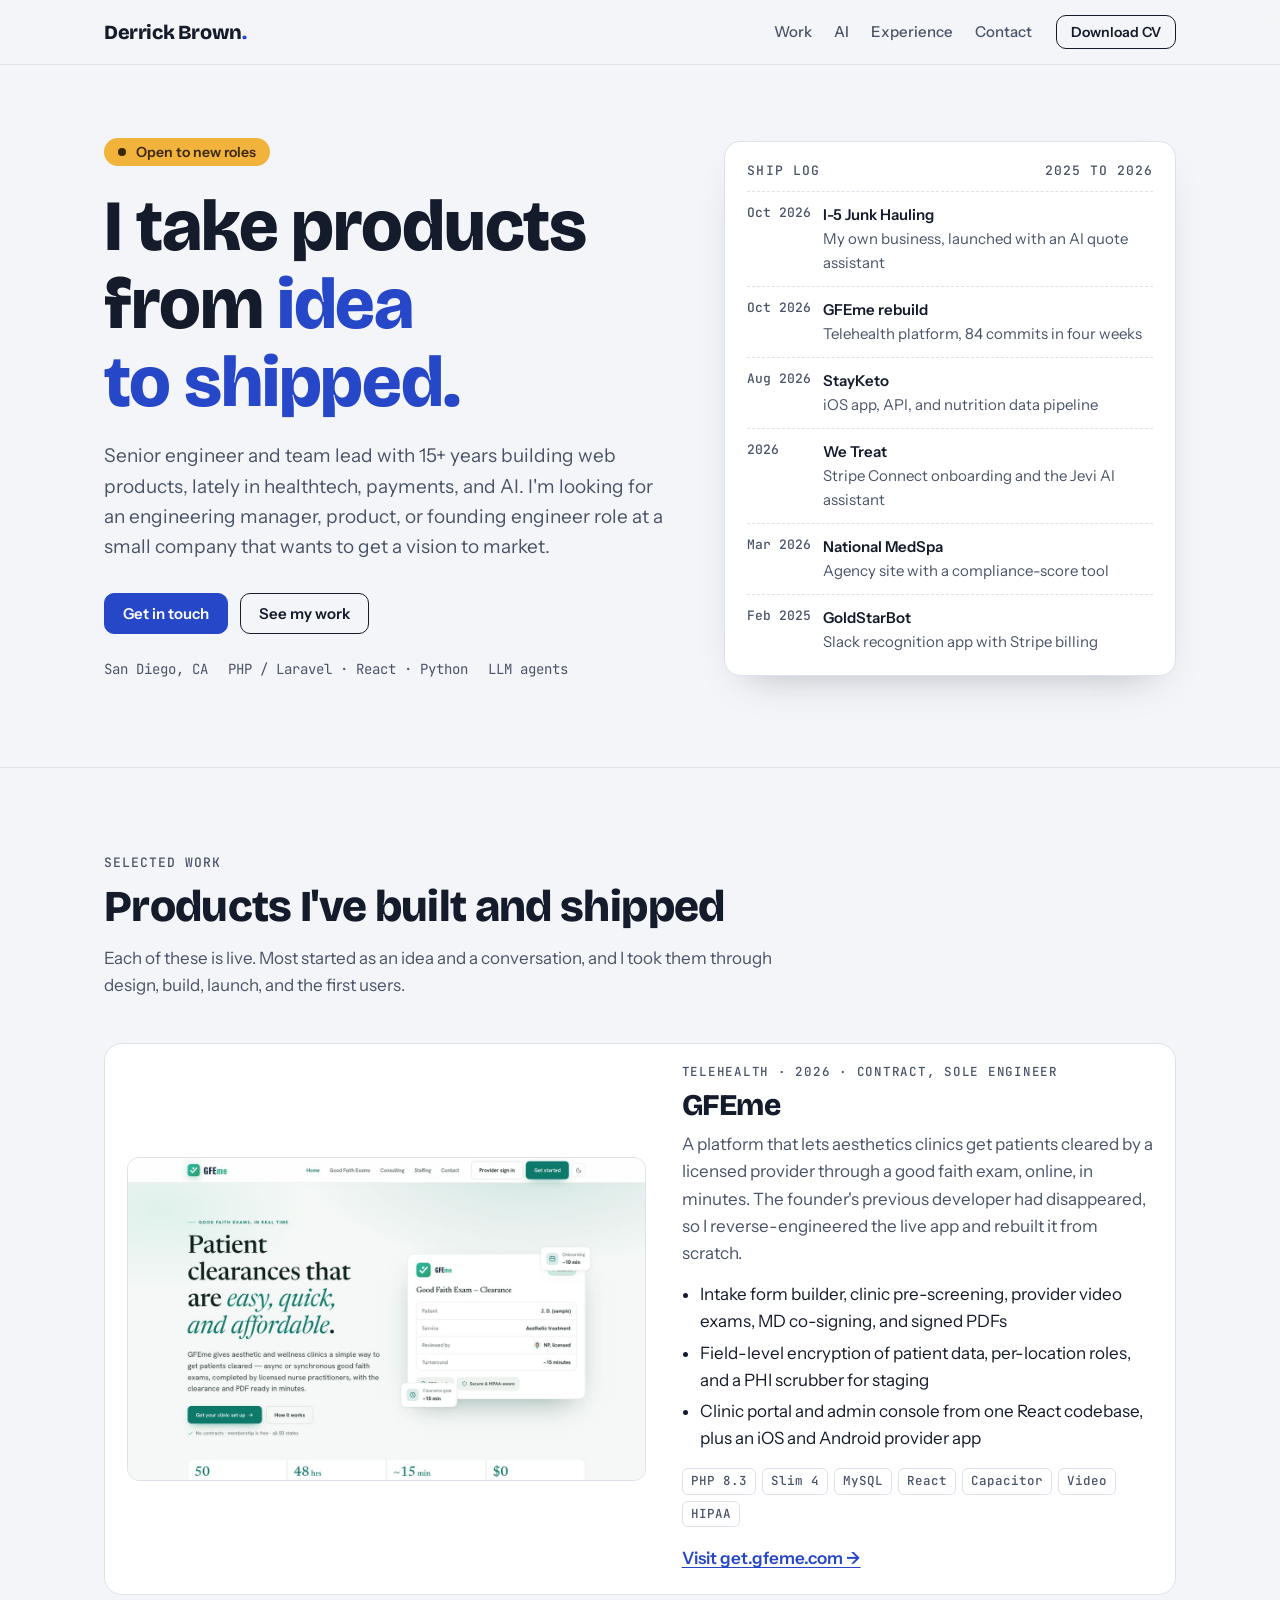
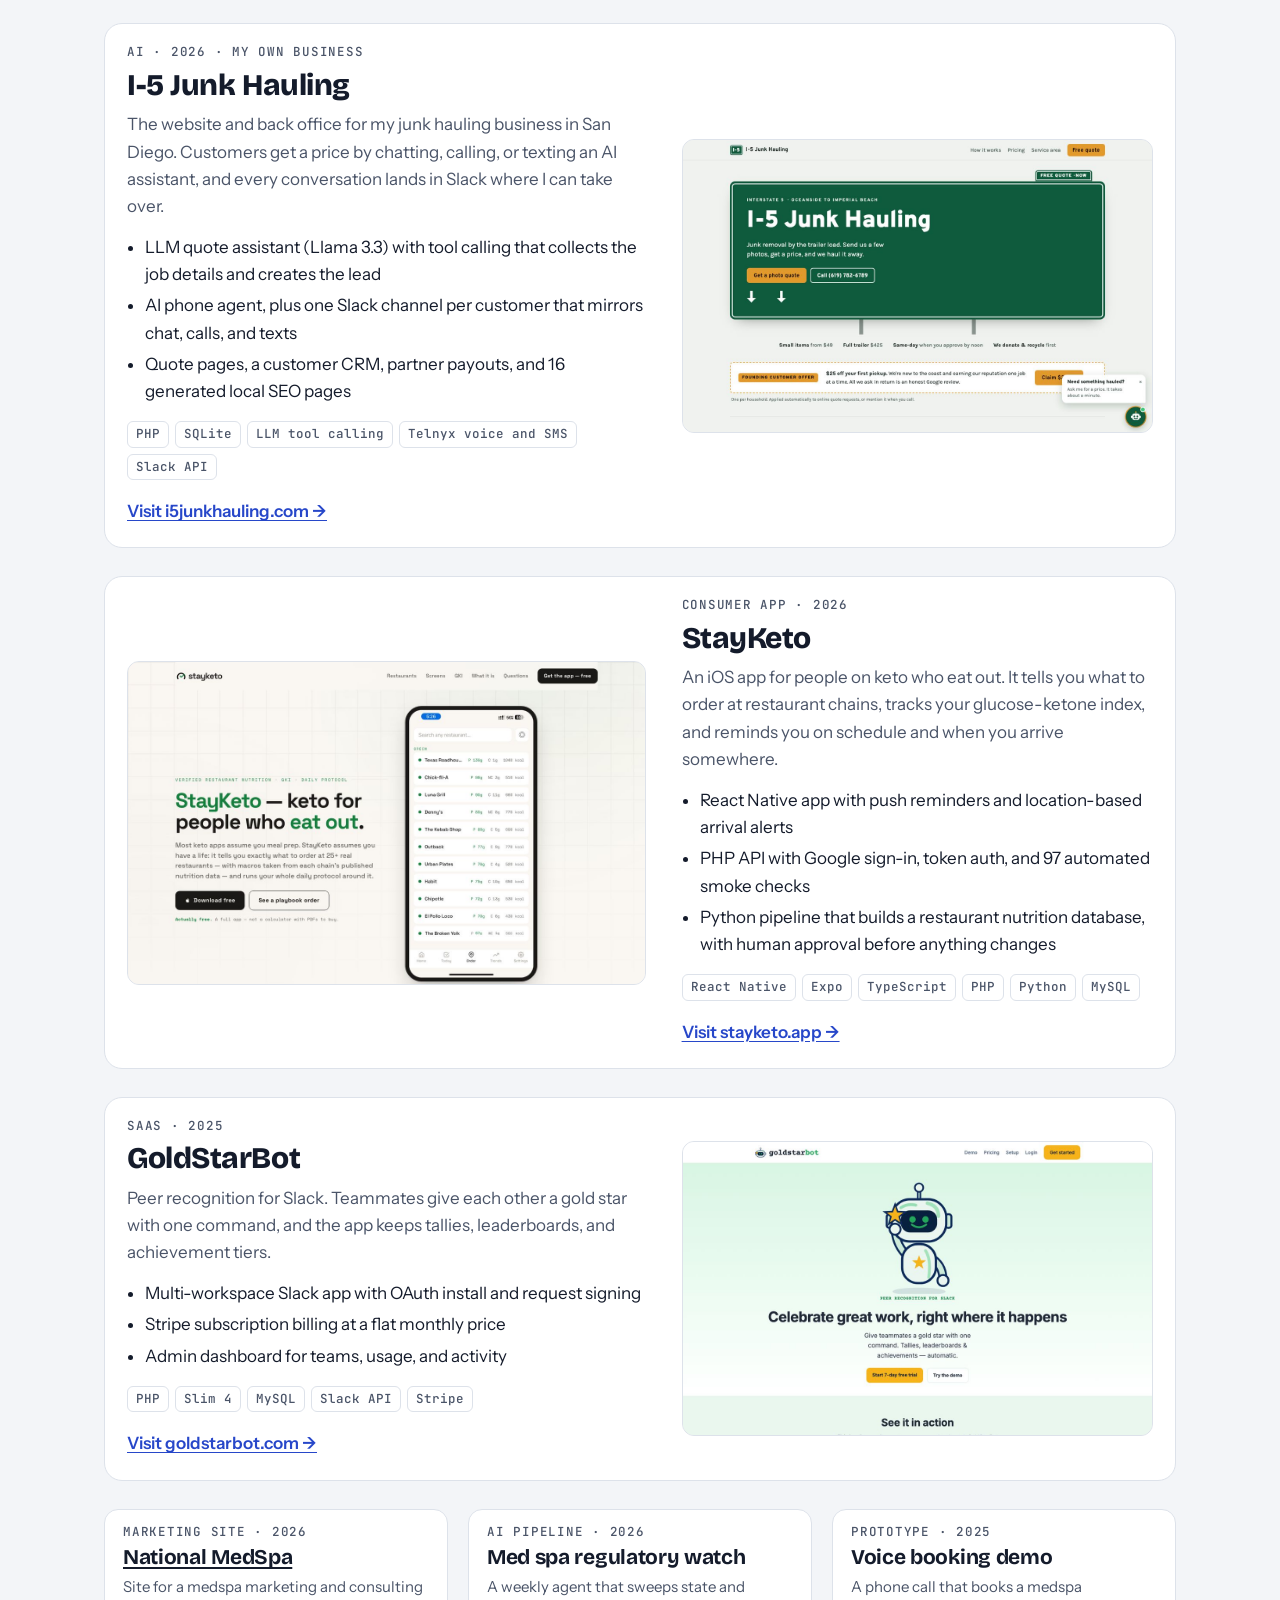
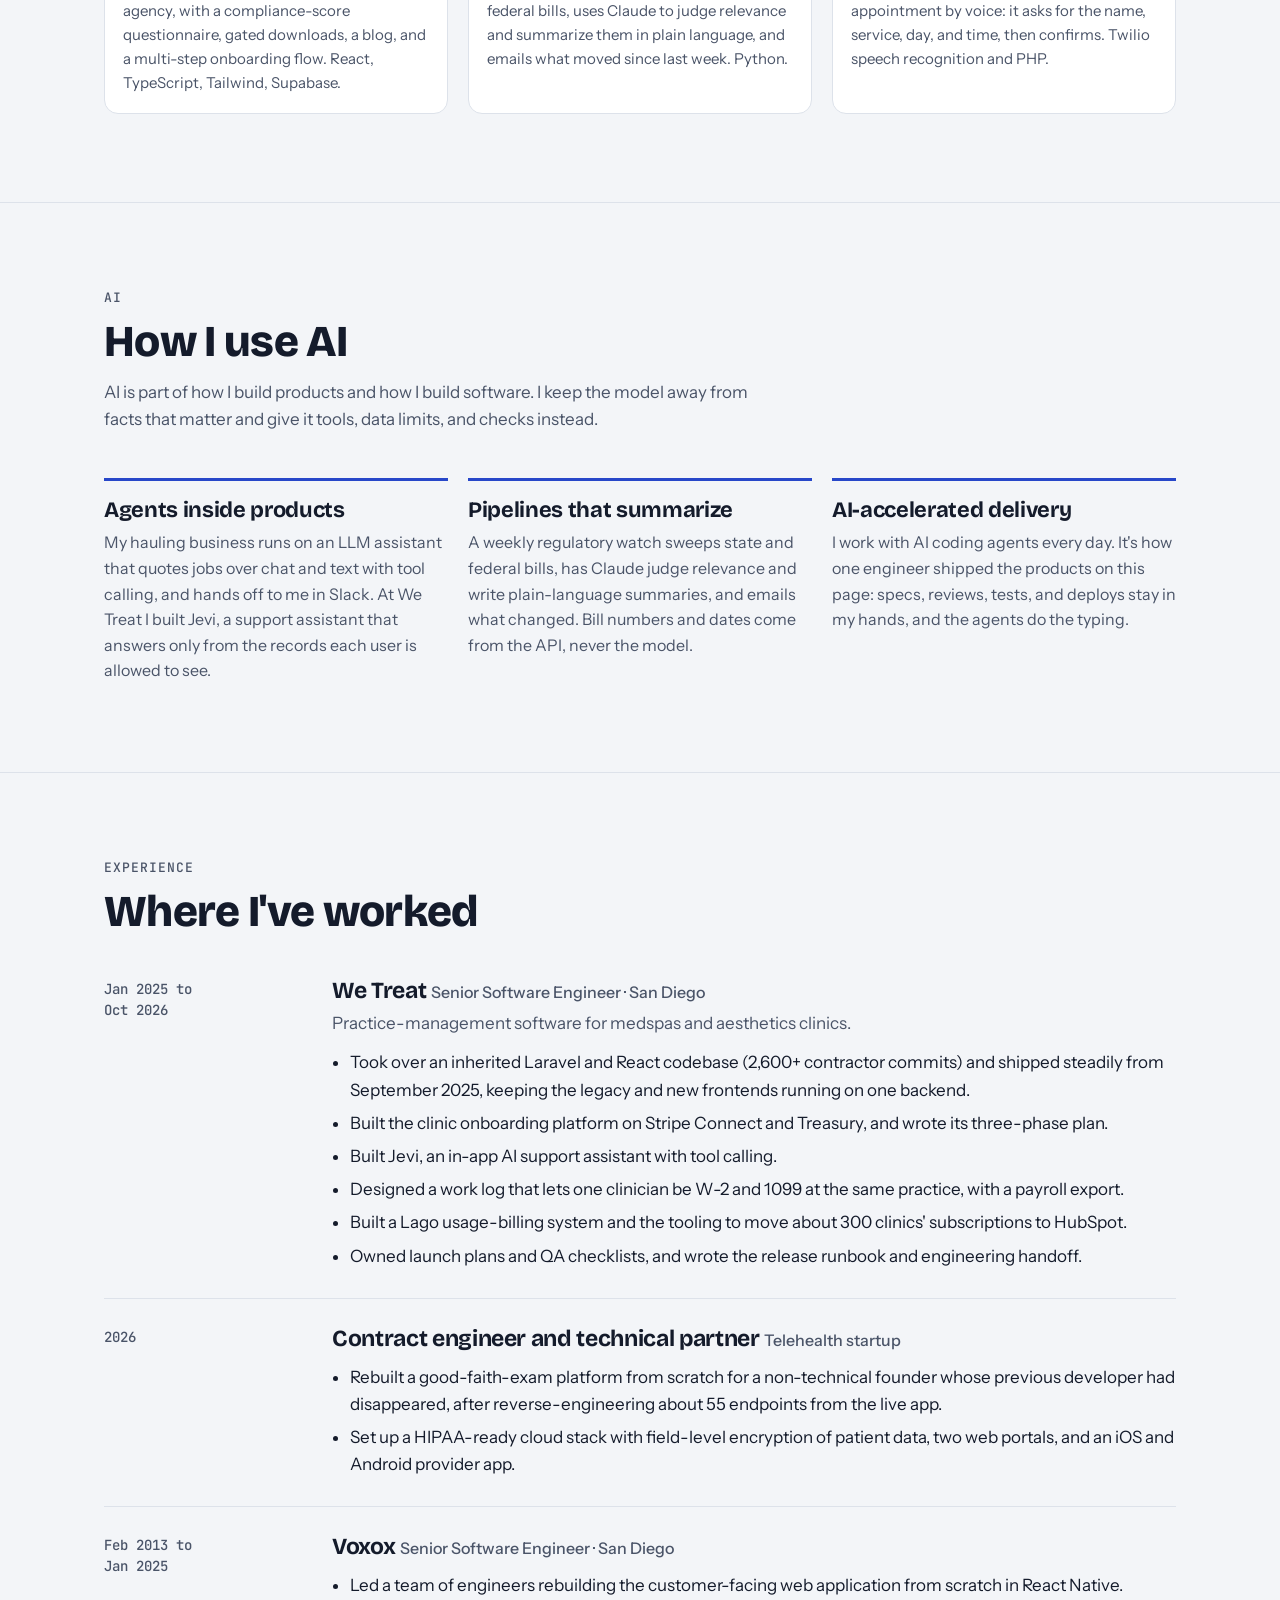
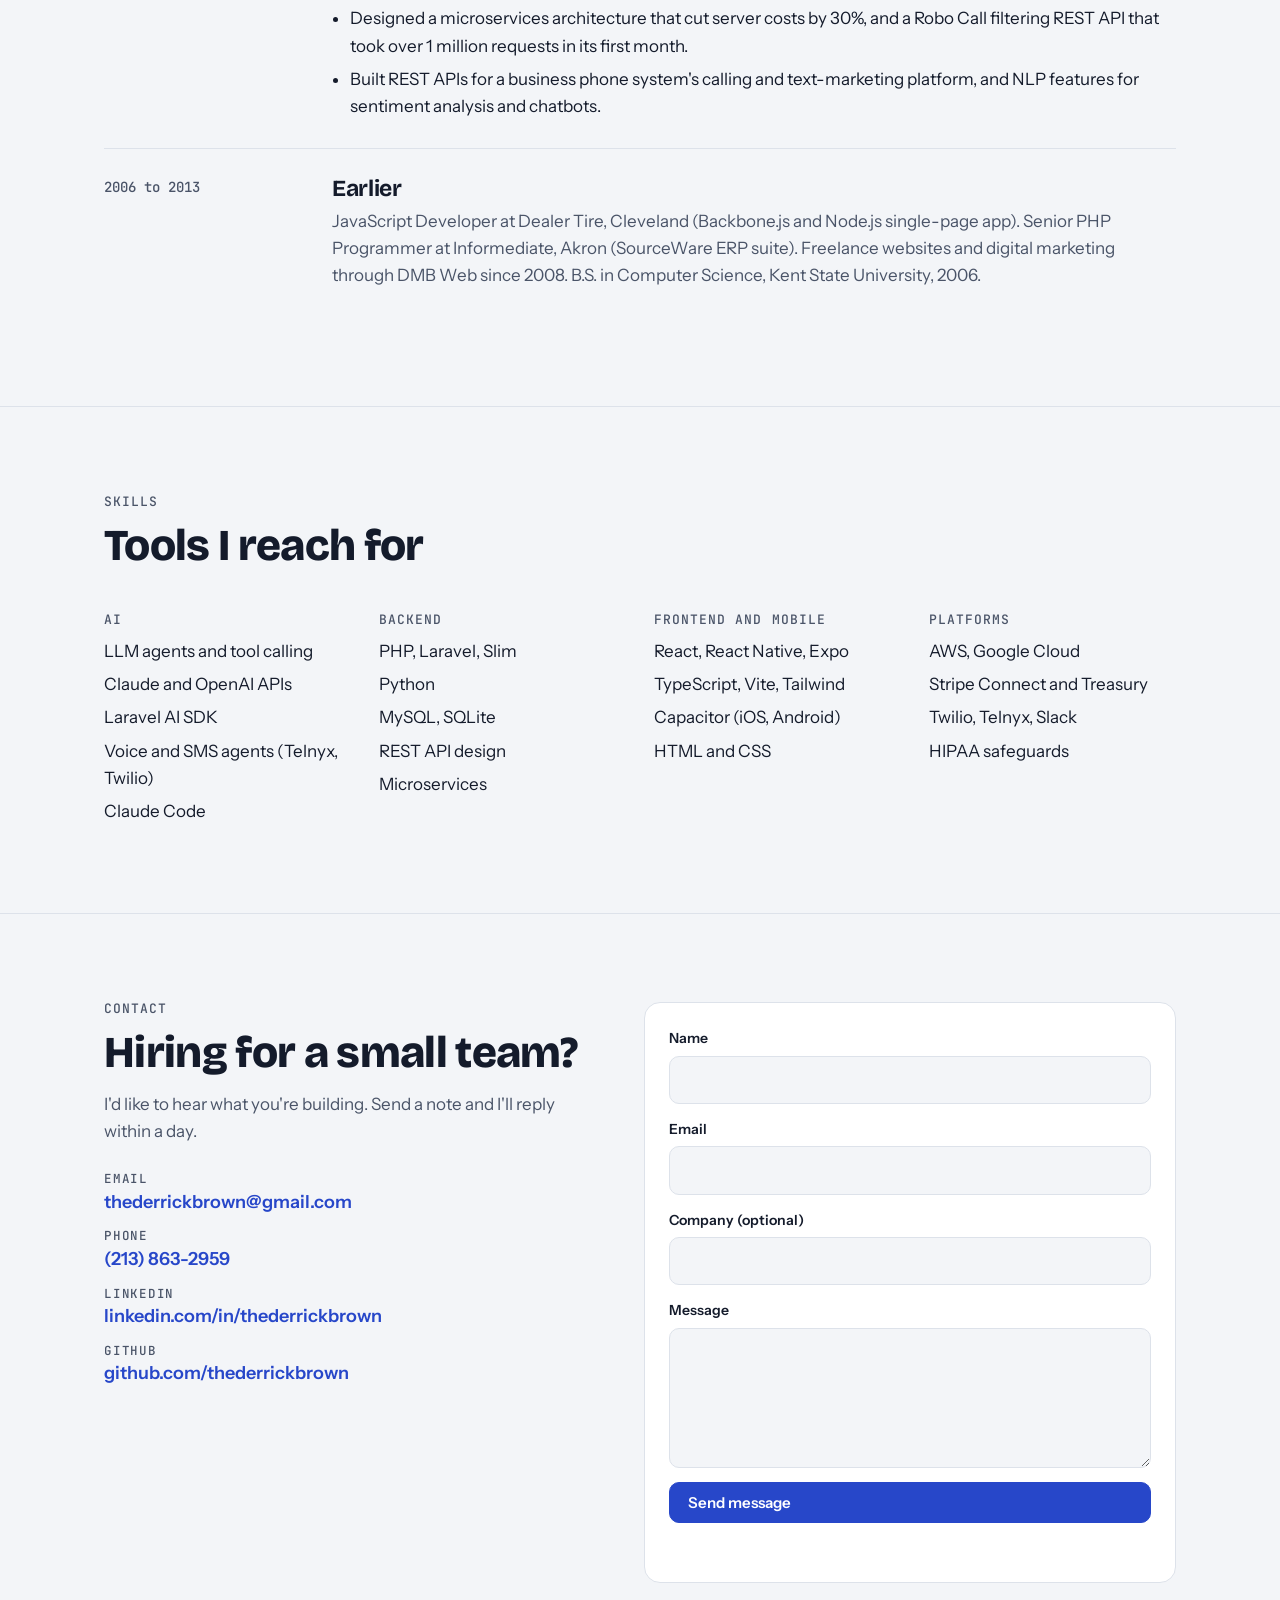
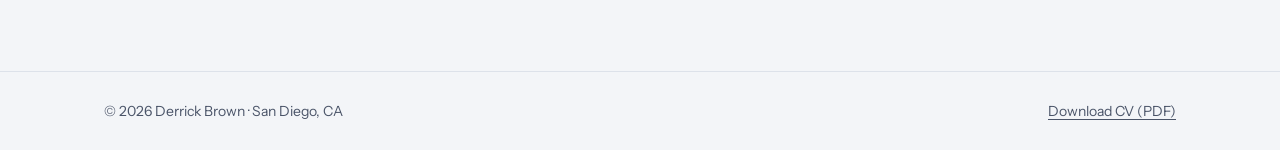
==== preview.html @ 62fe77f2 "New hiring-focused design as preview.html, safe contact handler, portfolio screenshots Co-Authored-B" ====
<!doctype html>
<html lang="en">
<head>
<!-- Google Tag Manager -->
<script>(function(w,d,s,l,i){w[l]=w[l]||[];w[l].push({'gtm.start':
new Date().getTime(),event:'gtm.js'});var f=d.getElementsByTagName(s)[0],
j=d.createElement(s),dl=l!='dataLayer'?'&l='+l:'';j.async=true;j.src=
'https://www.googletagmanager.com/gtm.js?id='+i+dl;f.parentNode.insertBefore(j,f);
})(window,document,'script','dataLayer','GTM-WT8LXZP');</script>
<!-- End Google Tag Manager -->
<meta charset="utf-8">
<meta name="viewport" content="width=device-width, initial-scale=1">
<title>Derrick Brown | Engineering Leader and Product Builder</title>
<meta name="description" content="Derrick Brown, senior software engineer and team lead in San Diego. 15+ years shipping web products, lately in healthtech, payments, and AI. Open to engineering manager, product, and founding engineer roles.">
<meta property="og:title" content="Derrick Brown | Engineering Leader and Product Builder">
<meta property="og:description" content="I take products from idea to shipped. Open to engineering manager, product, and founding engineer roles at startups.">
<meta property="og:image" content="https://resume.dmbweb.com/images/work/gfeme.jpg">
<link rel="icon" type="image/png" href="favicon.png">
<link rel="preconnect" href="https://fonts.googleapis.com">
<link rel="preconnect" href="https://fonts.gstatic.com" crossorigin>
<link rel="stylesheet" href="https://fonts.googleapis.com/css2?family=Bricolage+Grotesque:opsz,wght@12..96,500;12..96,700;12..96,800&family=Instrument+Sans:wght@400;500;600&family=JetBrains+Mono:wght@400;500&display=swap">
<style>
/* Layout: one long column of "shipped work" evidence, a ship-log card beside the hero, then case-study rows.
   Palette: cool drafting paper, deep ink, a cobalt for action, amber only for the "open to work" signal. */
:root {
  --paper: #f3f5f8;
  --card: #ffffff;
  --ink: #141b2b;
  --ink-2: #4a5468;
  --line: #dde2ea;
  --cobalt: #2747c9;
  --cobalt-ink: #ffffff;
  --amber: #f2b33d;
  --amber-ink: #3a2700;
  --ok: #1d8a5b;
  --f-display: "Bricolage Grotesque", "Avenir Next", system-ui, sans-serif;
  --f-body: "Instrument Sans", "Helvetica Neue", Arial, sans-serif;
  --f-mono: "JetBrains Mono", ui-monospace, Menlo, monospace;
  --wrap: 1120px;
  color-scheme: light;
}
@media (prefers-color-scheme: dark) {
  :root:not([data-theme="light"]) {
    --paper: #0e131d; --card: #161d2b; --ink: #eef1f7; --ink-2: #a8b2c5; --line: #283246;
    --cobalt: #7b95ff; --cobalt-ink: #0b1020; --amber: #f2b33d; --ok: #4cc58d; color-scheme: dark;
  }
}
:root[data-theme="dark"] {
  --paper: #0e131d; --card: #161d2b; --ink: #eef1f7; --ink-2: #a8b2c5; --line: #283246;
  --cobalt: #7b95ff; --cobalt-ink: #0b1020; --amber: #f2b33d; --ok: #4cc58d; color-scheme: dark;
}
* { box-sizing: border-box; margin: 0; padding: 0; }
html { scroll-behavior: smooth; scroll-padding-top: 72px; }
@media (prefers-reduced-motion: reduce) { html { scroll-behavior: auto; } * { transition: none !important; } }
body { background: var(--paper); color: var(--ink); font: 17px/1.6 var(--f-body); -webkit-font-smoothing: antialiased; }
img { max-width: 100%; display: block; }
a { color: var(--cobalt); text-underline-offset: 3px; }
a:focus-visible, button:focus-visible, input:focus-visible, textarea:focus-visible { outline: 3px solid var(--amber); outline-offset: 2px; }
.wrap { max-width: var(--wrap); margin: 0 auto; padding-inline: 24px; }
h1, h2, h3 { font-family: var(--f-display); line-height: 1.08; text-wrap: balance; letter-spacing: -.015em; }
h2 { font-size: clamp(30px, 4vw, 44px); font-weight: 800; }
.eyebrow { font: 500 13px/1 var(--f-mono); letter-spacing: .08em; text-transform: uppercase; color: var(--ink-2); }
.lede { color: var(--ink-2); max-width: 62ch; }
section { padding-block: 88px; }
section + section { border-top: 1px solid var(--line); }
.sec-head { display: grid; gap: 14px; margin-bottom: 44px; }

/* header */
.top { position: sticky; top: env(safe-area-inset-top, 0px); z-index: 10; background: color-mix(in srgb, var(--paper) 88%, transparent);
       backdrop-filter: blur(10px); border-bottom: 1px solid var(--line); }
.top .wrap { display: flex; align-items: center; gap: 24px; height: 64px; }
.mark { font: 800 20px/1 var(--f-display); color: var(--ink); text-decoration: none; letter-spacing: -.02em; }
.mark span { color: var(--cobalt); }
.top nav { display: flex; gap: 22px; margin-left: auto; }
.top nav a { color: var(--ink-2); text-decoration: none; font-weight: 500; font-size: 15px; }
.top nav a:hover { color: var(--ink); }
.btn { display: inline-flex; align-items: center; gap: 8px; border-radius: 10px; padding: 12px 18px; font: 600 15px/1 var(--f-body);
       text-decoration: none; border: 1.5px solid var(--ink); color: var(--ink); background: transparent; cursor: pointer; }
.btn.primary { background: var(--cobalt); border-color: var(--cobalt); color: var(--cobalt-ink); }
.btn:hover { transform: translateY(-1px); }
.btn { transition: transform .15s ease; }
.top .btn { padding: 9px 14px; font-size: 14px; }
@media (max-width: 760px) { .top nav { display: none; } .top .btn { margin-left: auto; } }

/* hero */
.hero { padding-block: 72px 88px; }
.hero .wrap { display: grid; grid-template-columns: minmax(0, 1.25fr) minmax(0, 1fr); gap: 56px; align-items: center; }
.status { display: inline-flex; align-items: center; gap: 10px; background: var(--amber); color: var(--amber-ink); border-radius: 999px;
          padding: 7px 14px; font: 600 14px/1 var(--f-body); }
.status i { width: 8px; height: 8px; border-radius: 50%; background: var(--amber-ink); }
.hero h1 { font-size: clamp(40px, 6.2vw, 72px); font-weight: 800; margin-top: 22px; }
.hero h1 em { font-style: normal; color: var(--cobalt); }
.hero .lede { font-size: 19px; margin-top: 20px; }
.hero .ctas { display: flex; flex-wrap: wrap; gap: 12px; margin-top: 30px; }
.hero .meta { display: flex; flex-wrap: wrap; gap: 8px 20px; margin-top: 26px; font: 400 14px/1.4 var(--f-mono); color: var(--ink-2); }

/* ship log card */
.log { background: var(--card); border: 1px solid var(--line); border-radius: 16px; padding: 22px 22px 10px; box-shadow: 0 18px 40px -24px rgb(20 27 43 / .35); }
.log h2 { font: 500 13px/1 var(--f-mono); letter-spacing: .08em; text-transform: uppercase; color: var(--ink-2); display: flex; justify-content: space-between; }
.log ol { list-style: none; margin-top: 14px; }
.log li { display: grid; grid-template-columns: 64px 1fr; gap: 12px; padding: 11px 0; border-top: 1px dashed var(--line); font-size: 15px; }
.log time { font: 500 13px/1.6 var(--f-mono); color: var(--ink-2); font-variant-numeric: tabular-nums; }
.log b { font-weight: 600; }
.log span { color: var(--ink-2); }

/* work */
.work-list { display: grid; gap: 28px; }
.case { display: grid; grid-template-columns: minmax(0, 1.1fr) minmax(0, 1fr); gap: 36px; align-items: center;
        background: var(--card); border: 1px solid var(--line); border-radius: 18px; padding: 22px; }
.case:nth-child(even) .shot { order: 2; }
.shot { border-radius: 12px; overflow: hidden; border: 1px solid var(--line); aspect-ratio: 16 / 10; background: var(--paper); }
.shot img { width: 100%; height: 100%; object-fit: cover; object-position: top; }
.case .tag { font: 500 12.5px/1 var(--f-mono); letter-spacing: .06em; text-transform: uppercase; color: var(--ink-2); }
.case h3 { font-size: 30px; font-weight: 800; margin: 10px 0 10px; }
.case p { color: var(--ink-2); }
.case ul.what { margin: 14px 0 0 18px; color: var(--ink); }
.case ul.what li { margin-top: 4px; }
.chips { display: flex; flex-wrap: wrap; gap: 6px; margin-top: 16px; }
.chips span { font: 500 12.5px/1 var(--f-mono); border: 1px solid var(--line); border-radius: 6px; padding: 6px 8px; color: var(--ink-2); }
.case .visit { display: inline-block; margin-top: 18px; font-weight: 600; }
.more { display: grid; grid-template-columns: repeat(3, minmax(0, 1fr)); gap: 20px; margin-top: 28px; }
.mini { background: var(--card); border: 1px solid var(--line); border-radius: 14px; }
.mini .shot { border: 0; border-bottom: 1px solid var(--line); border-radius: 0; }
.mini div.body { padding: 16px 18px 18px; }
.mini h3 { font-size: 21px; font-weight: 700; margin: 8px 0 6px; }
.mini h3 a { color: inherit; }
.mini .tag { font: 500 12.5px/1 var(--f-mono); letter-spacing: .06em; text-transform: uppercase; color: var(--ink-2); }
.mini p { color: var(--ink-2); font-size: 15px; }
@media (max-width: 900px) {
  .hero .wrap, .case { grid-template-columns: 1fr; }
  .case:nth-child(even) .shot { order: 0; }
  .more { grid-template-columns: 1fr; }
}

/* AI */
.ai-grid { display: grid; grid-template-columns: repeat(3, minmax(0, 1fr)); gap: 20px; }
.ai-grid article { border-top: 3px solid var(--cobalt); padding-top: 18px; }
.ai-grid h3 { font-size: 22px; font-weight: 700; margin-bottom: 8px; }
.ai-grid p { color: var(--ink-2); font-size: 16px; }
@media (max-width: 900px) { .ai-grid { grid-template-columns: 1fr; } }

/* experience */
.jobs { display: grid; gap: 0; }
.job { display: grid; grid-template-columns: 200px minmax(0, 1fr); gap: 28px; padding: 28px 0; border-top: 1px solid var(--line); }
.job:first-child { border-top: 0; padding-top: 0; }
.job .when { font: 500 14px/1.5 var(--f-mono); color: var(--ink-2); font-variant-numeric: tabular-nums; }
.job h3 { font-size: 23px; font-weight: 700; }
.job h3 small { font: 500 16px var(--f-body); color: var(--ink-2); letter-spacing: 0; }
.job ul { margin: 12px 0 0 18px; }
.job li { margin-top: 6px; }
.job .early { color: var(--ink-2); margin-top: 6px; }
@media (max-width: 700px) { .job { grid-template-columns: 1fr; gap: 6px; } }

/* skills */
.skills { display: grid; grid-template-columns: repeat(4, minmax(0, 1fr)); gap: 28px; }
.skills h3 { font: 500 13px/1 var(--f-mono); letter-spacing: .08em; text-transform: uppercase; color: var(--ink-2); margin-bottom: 12px; }
.skills ul { list-style: none; display: grid; gap: 6px; }
@media (max-width: 900px) { .skills { grid-template-columns: repeat(2, minmax(0, 1fr)); } }
@media (max-width: 460px) { .skills { grid-template-columns: 1fr; } }

/* contact */
.contact .wrap { display: grid; grid-template-columns: minmax(0, 1fr) minmax(0, 1.1fr); gap: 56px; }
.reach { list-style: none; display: grid; gap: 14px; margin-top: 28px; }
.reach li { display: grid; gap: 2px; }
.reach small { font: 500 12.5px/1 var(--f-mono); letter-spacing: .06em; text-transform: uppercase; color: var(--ink-2); }
.reach a { font-weight: 600; font-size: 18px; text-decoration: none; }
form { background: var(--card); border: 1px solid var(--line); border-radius: 16px; padding: 24px; display: grid; gap: 14px; }
label { display: grid; gap: 6px; font-weight: 600; font-size: 14px; }
input, textarea { font: 16px/1.4 var(--f-body); color: var(--ink); background: var(--paper); border: 1px solid var(--line); border-radius: 10px; padding: 12px 14px; width: 100%; }
textarea { min-height: 140px; resize: vertical; }
.hp { position: absolute; left: -9999px; }
#form-msg { font-size: 15px; min-height: 1.4em; }
#form-msg.ok { color: var(--ok); } #form-msg.err { color: #d14343; }
@media (max-width: 900px) { .contact .wrap { grid-template-columns: 1fr; } }

footer { border-top: 1px solid var(--line); padding-block: 28px; color: var(--ink-2); font-size: 14px; }
footer .wrap { display: flex; flex-wrap: wrap; gap: 12px 24px; justify-content: space-between; }
footer a { color: var(--ink-2); }
</style>
</head>
<body>
<noscript><iframe src="https://www.googletagmanager.com/ns.html?id=GTM-WT8LXZP" height="0" width="0" style="display:none;visibility:hidden"></iframe></noscript>

<header class="top">
  <div class="wrap">
    <a class="mark" href="#top">Derrick Brown<span>.</span></a>
    <nav aria-label="Sections">
      <a href="#work">Work</a>
      <a href="#ai">AI</a>
      <a href="#experience">Experience</a>
      <a href="#contact">Contact</a>
    </nav>
    <a class="btn" href="DerrickBrown.pdf" download>Download CV</a>
  </div>
</header>

<main id="top">
<section class="hero">
  <div class="wrap">
    <div>
      <span class="status"><i></i>Open to new roles</span>
      <h1>I take products from <em>idea to shipped.</em></h1>
      <p class="lede">Senior engineer and team lead with 15+ years building web products, lately in healthtech, payments, and AI. I'm looking for an engineering manager, product, or founding engineer role at a small company that wants to get a vision to market.</p>
      <div class="ctas">
        <a class="btn primary" href="#contact">Get in touch</a>
        <a class="btn" href="#work">See my work</a>
      </div>
      <p class="meta"><span>San Diego, CA</span><span>PHP / Laravel · React · Python</span><span>LLM agents</span></p>
    </div>
    <aside class="log" aria-label="Recent launches">
      <h2><span>Ship log</span><span>2025 to 2026</span></h2>
      <ol>
        <li><time>Oct 2026</time><div><b>I-5 Junk Hauling</b><br><span>My own business, launched with an AI quote assistant</span></div></li>
        <li><time>Oct 2026</time><div><b>GFEme rebuild</b><br><span>Telehealth platform, 84 commits in four weeks</span></div></li>
        <li><time>Aug 2026</time><div><b>StayKeto</b><br><span>iOS app, API, and nutrition data pipeline</span></div></li>
        <li><time>2026</time><div><b>We Treat</b><br><span>Stripe Connect onboarding and the Jevi AI assistant</span></div></li>
        <li><time>Mar 2026</time><div><b>National MedSpa</b><br><span>Agency site with a compliance-score tool</span></div></li>
        <li><time>Feb 2025</time><div><b>GoldStarBot</b><br><span>Slack recognition app with Stripe billing</span></div></li>
      </ol>
    </aside>
  </div>
</section>

<section id="work">
  <div class="wrap">
    <div class="sec-head">
      <p class="eyebrow">Selected work</p>
      <h2>Products I've built and shipped</h2>
      <p class="lede">Each of these is live. Most started as an idea and a conversation, and I took them through design, build, launch, and the first users.</p>
    </div>
    <div class="work-list">
      <article class="case">
        <a class="shot" href="https://get.gfeme.com/"><img src="images/work/gfeme.jpg" alt="GFEme home page" loading="lazy" width="1200" height="750"></a>
        <div>
          <p class="tag">Telehealth · 2026 · Contract, sole engineer</p>
          <h3>GFEme</h3>
          <p>A platform that lets aesthetics clinics get patients cleared by a licensed provider through a good faith exam, online, in minutes. The founder's previous developer had disappeared, so I reverse-engineered the live app and rebuilt it from scratch.</p>
          <ul class="what"><li>Intake form builder, clinic pre-screening, provider video exams, MD co-signing, and signed PDFs</li><li>Field-level encryption of patient data, per-location roles, and a PHI scrubber for staging</li><li>Clinic portal and admin console from one React codebase, plus an iOS and Android provider app</li></ul>
          <div class="chips"><span>PHP 8.3</span><span>Slim 4</span><span>MySQL</span><span>React</span><span>Capacitor</span><span>Video</span><span>HIPAA</span></div>
          <a class="visit" href="https://get.gfeme.com/">Visit get.gfeme.com &rarr;</a>
        </div>
      </article>
      <article class="case">
        <a class="shot" href="https://i5junkhauling.com/"><img src="images/work/i5junkhauling.jpg" alt="I-5 Junk Hauling home page" loading="lazy" width="1200" height="750"></a>
        <div>
          <p class="tag">AI · 2026 · My own business</p>
          <h3>I-5 Junk Hauling</h3>
          <p>The website and back office for my junk hauling business in San Diego. Customers get a price by chatting, calling, or texting an AI assistant, and every conversation lands in Slack where I can take over.</p>
          <ul class="what"><li>LLM quote assistant (Llama 3.3) with tool calling that collects the job details and creates the lead</li><li>AI phone agent, plus one Slack channel per customer that mirrors chat, calls, and texts</li><li>Quote pages, a customer CRM, partner payouts, and 16 generated local SEO pages</li></ul>
          <div class="chips"><span>PHP</span><span>SQLite</span><span>LLM tool calling</span><span>Telnyx voice and SMS</span><span>Slack API</span></div>
          <a class="visit" href="https://i5junkhauling.com/">Visit i5junkhauling.com &rarr;</a>
        </div>
      </article>
      <article class="case">
        <a class="shot" href="https://stayketo.app/"><img src="images/work/stayketo.jpg" alt="StayKeto home page" loading="lazy" width="1200" height="750"></a>
        <div>
          <p class="tag">Consumer app · 2026</p>
          <h3>StayKeto</h3>
          <p>An iOS app for people on keto who eat out. It tells you what to order at restaurant chains, tracks your glucose-ketone index, and reminds you on schedule and when you arrive somewhere.</p>
          <ul class="what"><li>React Native app with push reminders and location-based arrival alerts</li><li>PHP API with Google sign-in, token auth, and 97 automated smoke checks</li><li>Python pipeline that builds a restaurant nutrition database, with human approval before anything changes</li></ul>
          <div class="chips"><span>React Native</span><span>Expo</span><span>TypeScript</span><span>PHP</span><span>Python</span><span>MySQL</span></div>
          <a class="visit" href="https://stayketo.app/">Visit stayketo.app &rarr;</a>
        </div>
      </article>
      <article class="case">
        <a class="shot" href="https://goldstarbot.com/"><img src="images/work/goldstarbot.jpg" alt="GoldStarBot home page" loading="lazy" width="1200" height="750"></a>
        <div>
          <p class="tag">SaaS · 2025</p>
          <h3>GoldStarBot</h3>
          <p>Peer recognition for Slack. Teammates give each other a gold star with one command, and the app keeps tallies, leaderboards, and achievement tiers.</p>
          <ul class="what"><li>Multi-workspace Slack app with OAuth install and request signing</li><li>Stripe subscription billing at a flat monthly price</li><li>Admin dashboard for teams, usage, and activity</li></ul>
          <div class="chips"><span>PHP</span><span>Slim 4</span><span>MySQL</span><span>Slack API</span><span>Stripe</span></div>
          <a class="visit" href="https://goldstarbot.com/">Visit goldstarbot.com &rarr;</a>
        </div>
      </article>
      
    </div>
    <div class="more">
      <article class="mini"><div class="body"><p class="tag">Marketing site · 2026</p><h3><a href="https://nationalmedspa.com/">National MedSpa</a></h3><p>Site for a medspa marketing and consulting agency, with a compliance-score questionnaire, gated downloads, a blog, and a multi-step onboarding flow. React, TypeScript, Tailwind, Supabase.</p></div></article>
      <article class="mini"><div class="body"><p class="tag">AI pipeline · 2026</p><h3>Med spa regulatory watch</h3><p>A weekly agent that sweeps state and federal bills, uses Claude to judge relevance and summarize them in plain language, and emails what moved since last week. Python.</p></div></article>
      <article class="mini"><div class="body"><p class="tag">Prototype · 2025</p><h3>Voice booking demo</h3><p>A phone call that books a medspa appointment by voice: it asks for the name, service, day, and time, then confirms. Twilio speech recognition and PHP.</p></div></article>
    </div>
  </div>
</section>

<section id="ai">
  <div class="wrap">
    <div class="sec-head">
      <p class="eyebrow">AI</p>
      <h2>How I use AI</h2>
      <p class="lede">AI is part of how I build products and how I build software. I keep the model away from facts that matter and give it tools, data limits, and checks instead.</p>
    </div>
    <div class="ai-grid">
      <article>
        <h3>Agents inside products</h3>
        <p>My hauling business runs on an LLM assistant that quotes jobs over chat and text with tool calling, and hands off to me in Slack. At We Treat I built Jevi, a support assistant that answers only from the records each user is allowed to see.</p>
      </article>
      <article>
        <h3>Pipelines that summarize</h3>
        <p>A weekly regulatory watch sweeps state and federal bills, has Claude judge relevance and write plain-language summaries, and emails what changed. Bill numbers and dates come from the API, never the model.</p>
      </article>
      <article>
        <h3>AI-accelerated delivery</h3>
        <p>I work with AI coding agents every day. It's how one engineer shipped the products on this page: specs, reviews, tests, and deploys stay in my hands, and the agents do the typing.</p>
      </article>
    </div>
  </div>
</section>

<section id="experience">
  <div class="wrap">
    <div class="sec-head">
      <p class="eyebrow">Experience</p>
      <h2>Where I've worked</h2>
    </div>
    <div class="jobs">
      <div class="job">
        <p class="when">Jan 2025 to<br>Oct 2026</p>
        <div>
          <h3>We Treat <small>Senior Software Engineer · San Diego</small></h3>
          <p class="early">Practice-management software for medspas and aesthetics clinics.</p>
          <ul>
            <li>Took over an inherited Laravel and React codebase (2,600+ contractor commits) and shipped steadily from September 2025, keeping the legacy and new frontends running on one backend.</li>
            <li>Built the clinic onboarding platform on Stripe Connect and Treasury, and wrote its three-phase plan.</li>
            <li>Built Jevi, an in-app AI support assistant with tool calling.</li>
            <li>Designed a work log that lets one clinician be W-2 and 1099 at the same practice, with a payroll export.</li>
            <li>Built a Lago usage-billing system and the tooling to move about 300 clinics' subscriptions to HubSpot.</li>
            <li>Owned launch plans and QA checklists, and wrote the release runbook and engineering handoff.</li>
          </ul>
        </div>
      </div>
      <div class="job">
        <p class="when">2026</p>
        <div>
          <h3>Contract engineer and technical partner <small>Telehealth startup</small></h3>
          <ul>
            <li>Rebuilt a good-faith-exam platform from scratch for a non-technical founder whose previous developer had disappeared, after reverse-engineering about 55 endpoints from the live app.</li>
            <li>Set up a HIPAA-ready cloud stack with field-level encryption of patient data, two web portals, and an iOS and Android provider app.</li>
          </ul>
        </div>
      </div>
      <div class="job">
        <p class="when">Feb 2013 to<br>Jan 2025</p>
        <div>
          <h3>Voxox <small>Senior Software Engineer · San Diego</small></h3>
          <ul>
            <li>Led a team of engineers rebuilding the customer-facing web application from scratch in React Native.</li>
            <li>Designed a microservices architecture that cut server costs by 30%, and a Robo Call filtering REST API that took over 1 million requests in its first month.</li>
            <li>Built REST APIs for a business phone system's calling and text-marketing platform, and NLP features for sentiment analysis and chatbots.</li>
          </ul>
        </div>
      </div>
      <div class="job">
        <p class="when">2006 to 2013</p>
        <div>
          <h3>Earlier</h3>
          <p class="early">JavaScript Developer at Dealer Tire, Cleveland (Backbone.js and Node.js single-page app). Senior PHP Programmer at Informediate, Akron (SourceWare ERP suite). Freelance websites and digital marketing through DMB Web since 2008. B.S. in Computer Science, Kent State University, 2006.</p>
        </div>
      </div>
    </div>
  </div>
</section>

<section id="skills">
  <div class="wrap">
    <div class="sec-head">
      <p class="eyebrow">Skills</p>
      <h2>Tools I reach for</h2>
    </div>
    <div class="skills">
      <div><h3>AI</h3><ul><li>LLM agents and tool calling</li><li>Claude and OpenAI APIs</li><li>Laravel AI SDK</li><li>Voice and SMS agents (Telnyx, Twilio)</li><li>Claude Code</li></ul></div>
      <div><h3>Backend</h3><ul><li>PHP, Laravel, Slim</li><li>Python</li><li>MySQL, SQLite</li><li>REST API design</li><li>Microservices</li></ul></div>
      <div><h3>Frontend and mobile</h3><ul><li>React, React Native, Expo</li><li>TypeScript, Vite, Tailwind</li><li>Capacitor (iOS, Android)</li><li>HTML and CSS</li></ul></div>
      <div><h3>Platforms</h3><ul><li>AWS, Google Cloud</li><li>Stripe Connect and Treasury</li><li>Twilio, Telnyx, Slack</li><li>HIPAA safeguards</li></ul></div>
    </div>
  </div>
</section>

<section id="contact" class="contact">
  <div class="wrap">
    <div>
      <p class="eyebrow">Contact</p>
      <h2 style="margin-top:14px">Hiring for a small team?</h2>
      <p class="lede" style="margin-top:14px">I'd like to hear what you're building. Send a note and I'll reply within a day.</p>
      <ul class="reach">
        <li><small>Email</small><a href="mailto:thederrickbrown@gmail.com">thederrickbrown@gmail.com</a></li>
        <li><small>Phone</small><a href="tel:+12138632959">(213) 863-2959</a></li>
        <li><small>LinkedIn</small><a href="https://www.linkedin.com/in/thederrickbrown/">linkedin.com/in/thederrickbrown</a></li>
        <li><small>GitHub</small><a href="https://github.com/thederrickbrown">github.com/thederrickbrown</a></li>
      </ul>
    </div>
    <form id="contact-form" action="inc/contact.php" method="post" novalidate>
      <label for="cf-name">Name<input id="cf-name" name="name" autocomplete="name" required minlength="2"></label>
      <label for="cf-email">Email<input id="cf-email" name="email" type="email" autocomplete="email" required></label>
      <label for="cf-company">Company (optional)<input id="cf-company" name="company" autocomplete="organization"></label>
      <label for="cf-message">Message<textarea id="cf-message" name="message" required minlength="15"></textarea></label>
      <label class="hp" aria-hidden="true">Website<input name="website" tabindex="-1" autocomplete="off"></label>
      <button class="btn primary" type="submit" id="cf-send">Send message</button>
      <p id="form-msg" role="status"></p>
    </form>
  </div>
</section>
</main>

<footer>
  <div class="wrap">
    <span>© 2026 Derrick Brown · San Diego, CA</span>
    <span><a href="DerrickBrown.pdf" download>Download CV (PDF)</a></span>
  </div>
</footer>

<script>
document.getElementById('contact-form').addEventListener('submit', async (e) => {
  e.preventDefault();
  const form = e.target, msg = document.getElementById('form-msg'), btn = document.getElementById('cf-send');
  if (!form.reportValidity()) return;
  btn.disabled = true; btn.textContent = 'Sending…'; msg.className = ''; msg.textContent = '';
  try {
    const res = await fetch(form.action, { method: 'POST', body: new FormData(form) });
    const data = await res.json();
    msg.className = data.ok ? 'ok' : 'err'; msg.textContent = data.message;
    if (data.ok) form.reset();
  } catch {
    msg.className = 'err'; msg.textContent = "That didn't go through. Please email thederrickbrown@gmail.com directly.";
  }
  btn.disabled = false; btn.textContent = 'Send message';
});
</script>
</body>
</html>
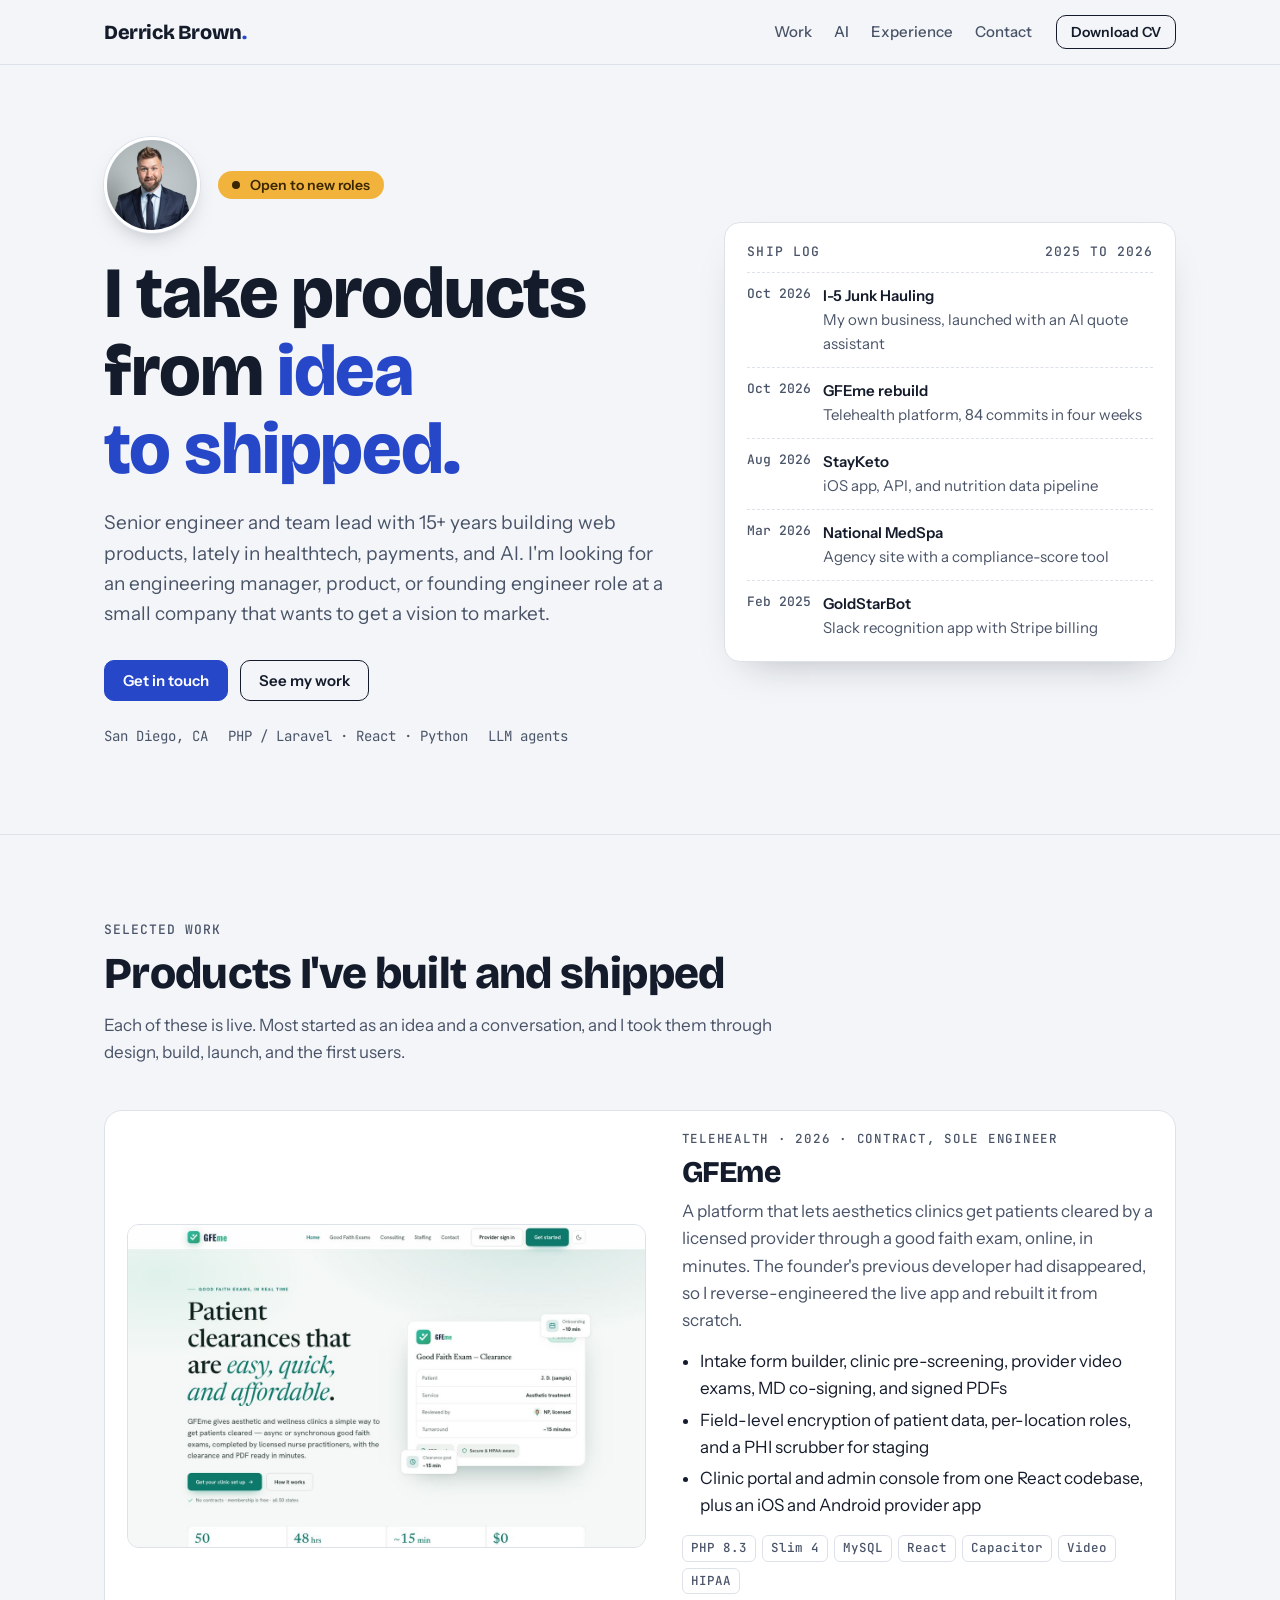
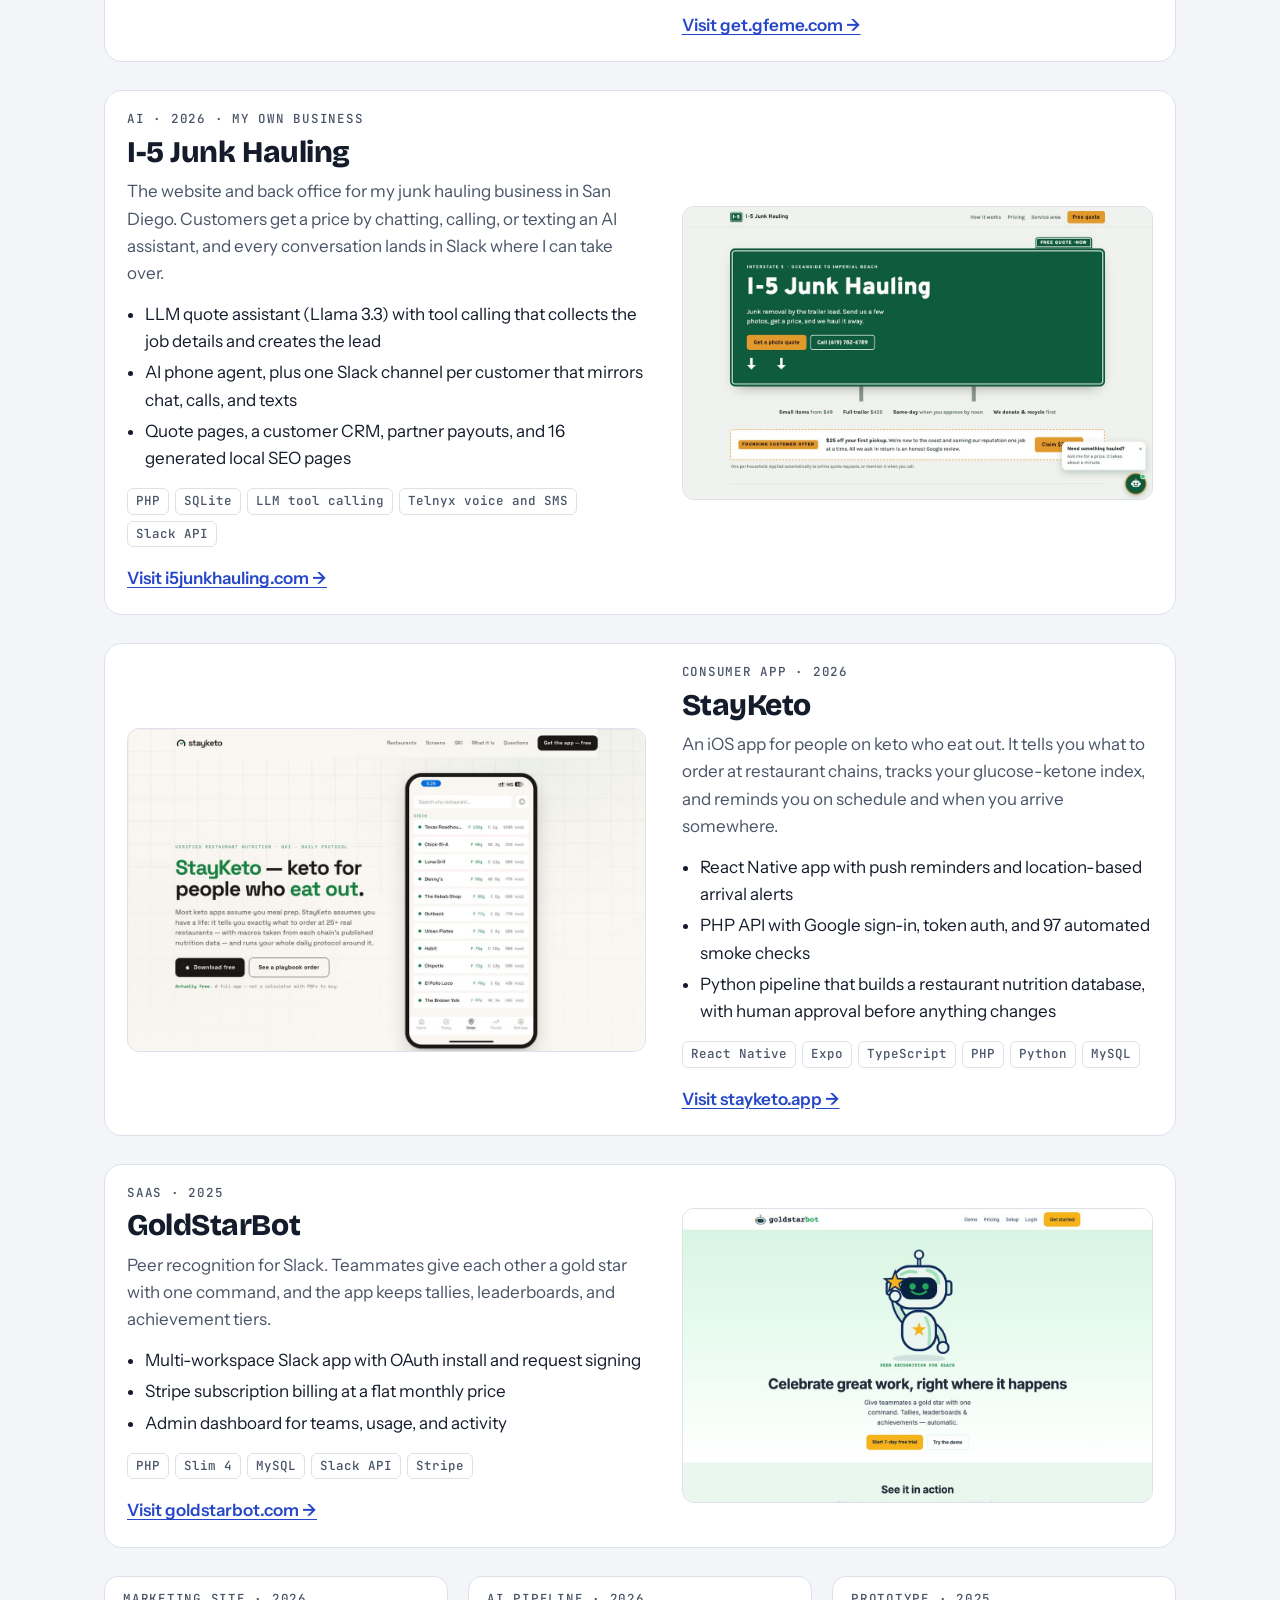
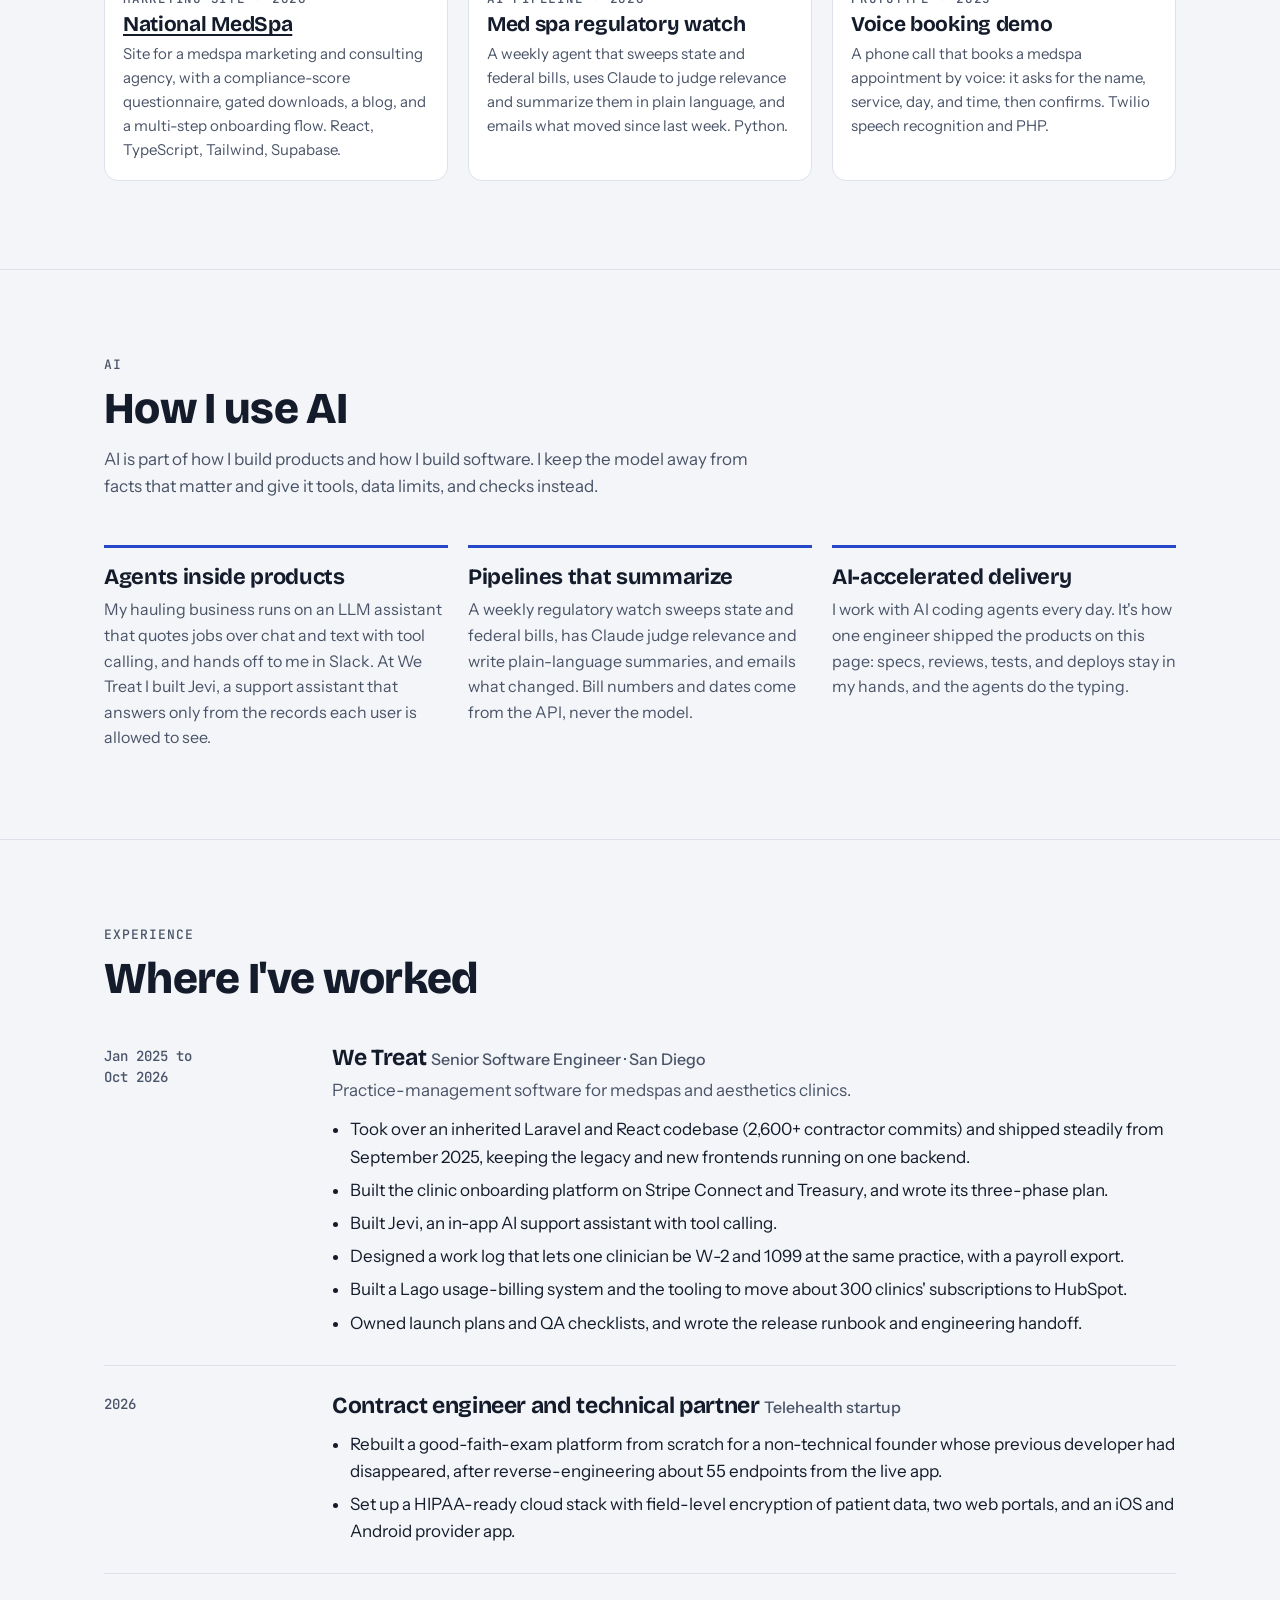
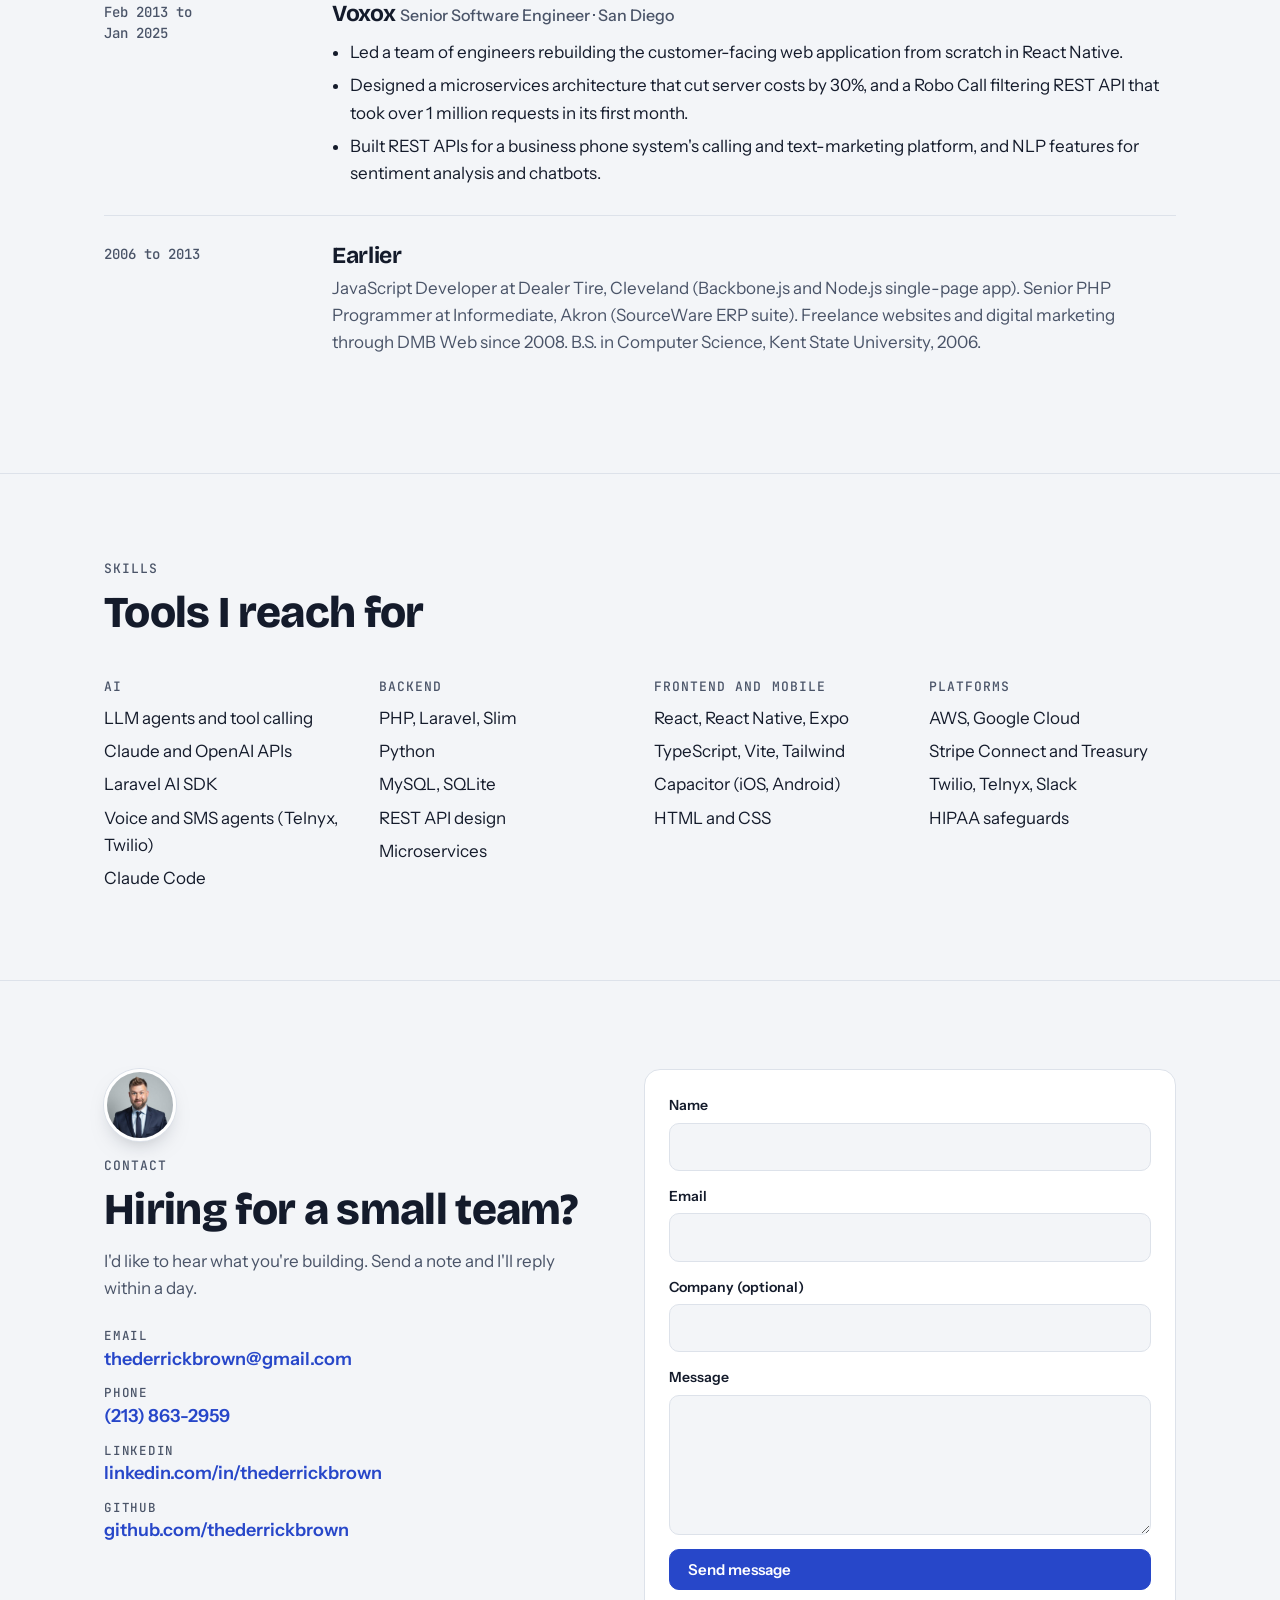
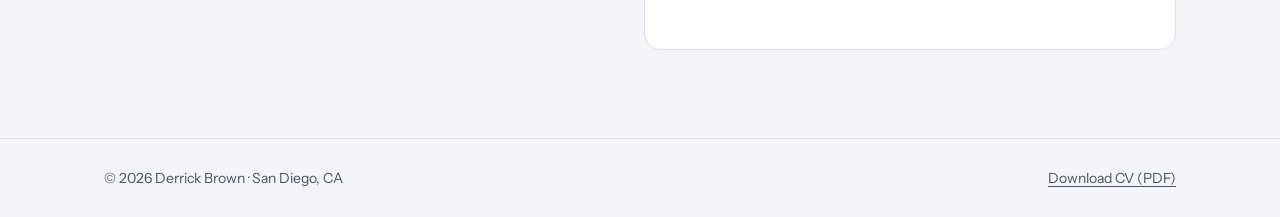
==== commit 4de3a2c4: "Preview: add headshot, drop We Treat from ship log Co-Authored-By: Claude Opus 5.5 <noreply@anthropi" ====
--- a/preview.html
+++ b/preview.html
@@ -85,6 +85,9 @@
 /* hero */
 .hero { padding-block: 72px 88px; }
 .hero .wrap { display: grid; grid-template-columns: minmax(0, 1.25fr) minmax(0, 1fr); gap: 56px; align-items: center; }
+.who { display: flex; align-items: center; gap: 18px; flex-wrap: wrap; }
+.face { width: 96px; height: 96px; border-radius: 50%; object-fit: cover; border: 3px solid var(--card); box-shadow: 0 0 0 1px var(--line), 0 10px 24px -14px rgb(20 27 43 / .5); }
+.contact .face { width: 72px; height: 72px; margin-bottom: 18px; }
 .status { display: inline-flex; align-items: center; gap: 10px; background: var(--amber); color: var(--amber-ink); border-radius: 999px;
           padding: 7px 14px; font: 600 14px/1 var(--f-body); }
 .status i { width: 8px; height: 8px; border-radius: 50%; background: var(--amber-ink); }
@@ -198,7 +201,10 @@
 <section class="hero">
   <div class="wrap">
     <div>
-      <span class="status"><i></i>Open to new roles</span>
+      <div class="who">
+        <img class="face" src="images/derrick.jpg" alt="Derrick Brown" width="96" height="96">
+        <span class="status"><i></i>Open to new roles</span>
+      </div>
       <h1>I take products from <em>idea to shipped.</em></h1>
       <p class="lede">Senior engineer and team lead with 15+ years building web products, lately in healthtech, payments, and AI. I'm looking for an engineering manager, product, or founding engineer role at a small company that wants to get a vision to market.</p>
       <div class="ctas">
@@ -213,7 +219,6 @@
         <li><time>Oct 2026</time><div><b>I-5 Junk Hauling</b><br><span>My own business, launched with an AI quote assistant</span></div></li>
         <li><time>Oct 2026</time><div><b>GFEme rebuild</b><br><span>Telehealth platform, 84 commits in four weeks</span></div></li>
         <li><time>Aug 2026</time><div><b>StayKeto</b><br><span>iOS app, API, and nutrition data pipeline</span></div></li>
-        <li><time>2026</time><div><b>We Treat</b><br><span>Stripe Connect onboarding and the Jevi AI assistant</span></div></li>
         <li><time>Mar 2026</time><div><b>National MedSpa</b><br><span>Agency site with a compliance-score tool</span></div></li>
         <li><time>Feb 2025</time><div><b>GoldStarBot</b><br><span>Slack recognition app with Stripe billing</span></div></li>
       </ol>
@@ -379,6 +384,7 @@
 <section id="contact" class="contact">
   <div class="wrap">
     <div>
+      <img class="face" src="images/derrick.jpg" alt="" width="72" height="72">
       <p class="eyebrow">Contact</p>
       <h2 style="margin-top:14px">Hiring for a small team?</h2>
       <p class="lede" style="margin-top:14px">I'd like to hear what you're building. Send a note and I'll reply within a day.</p>
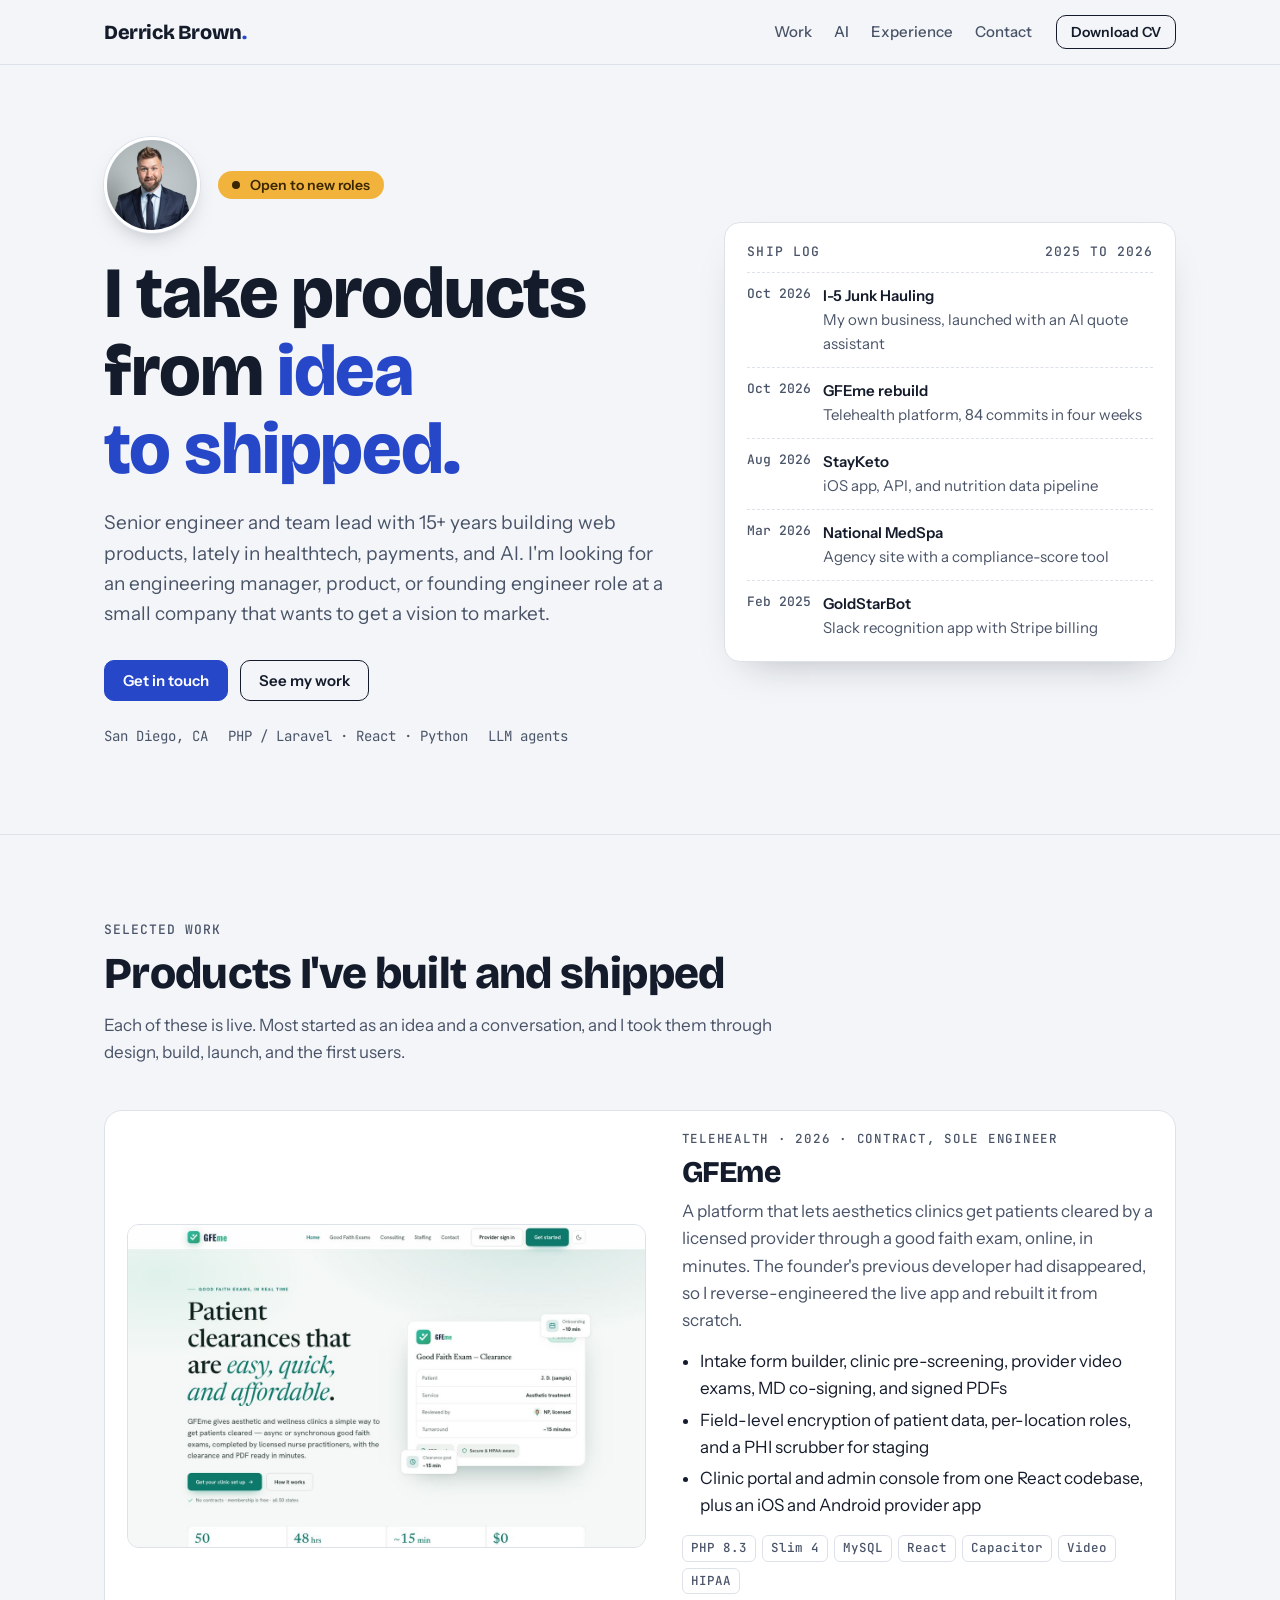
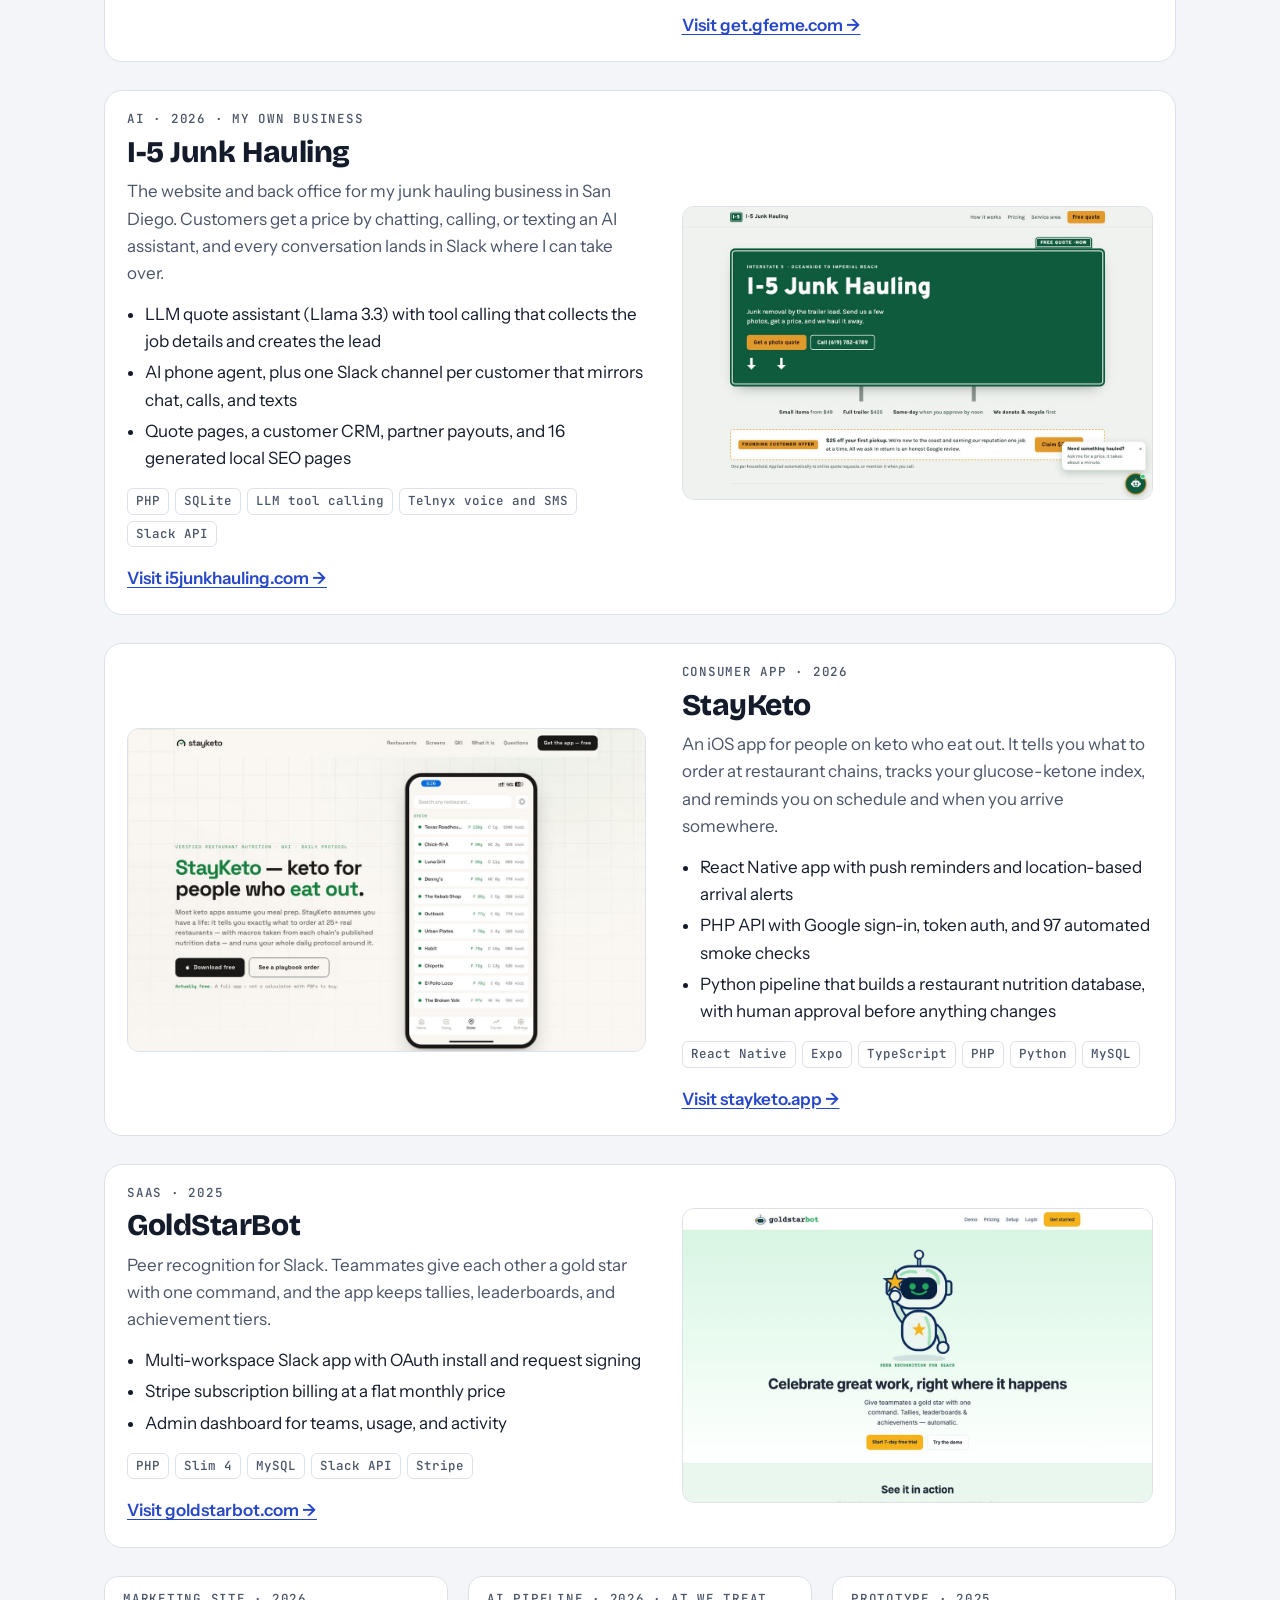
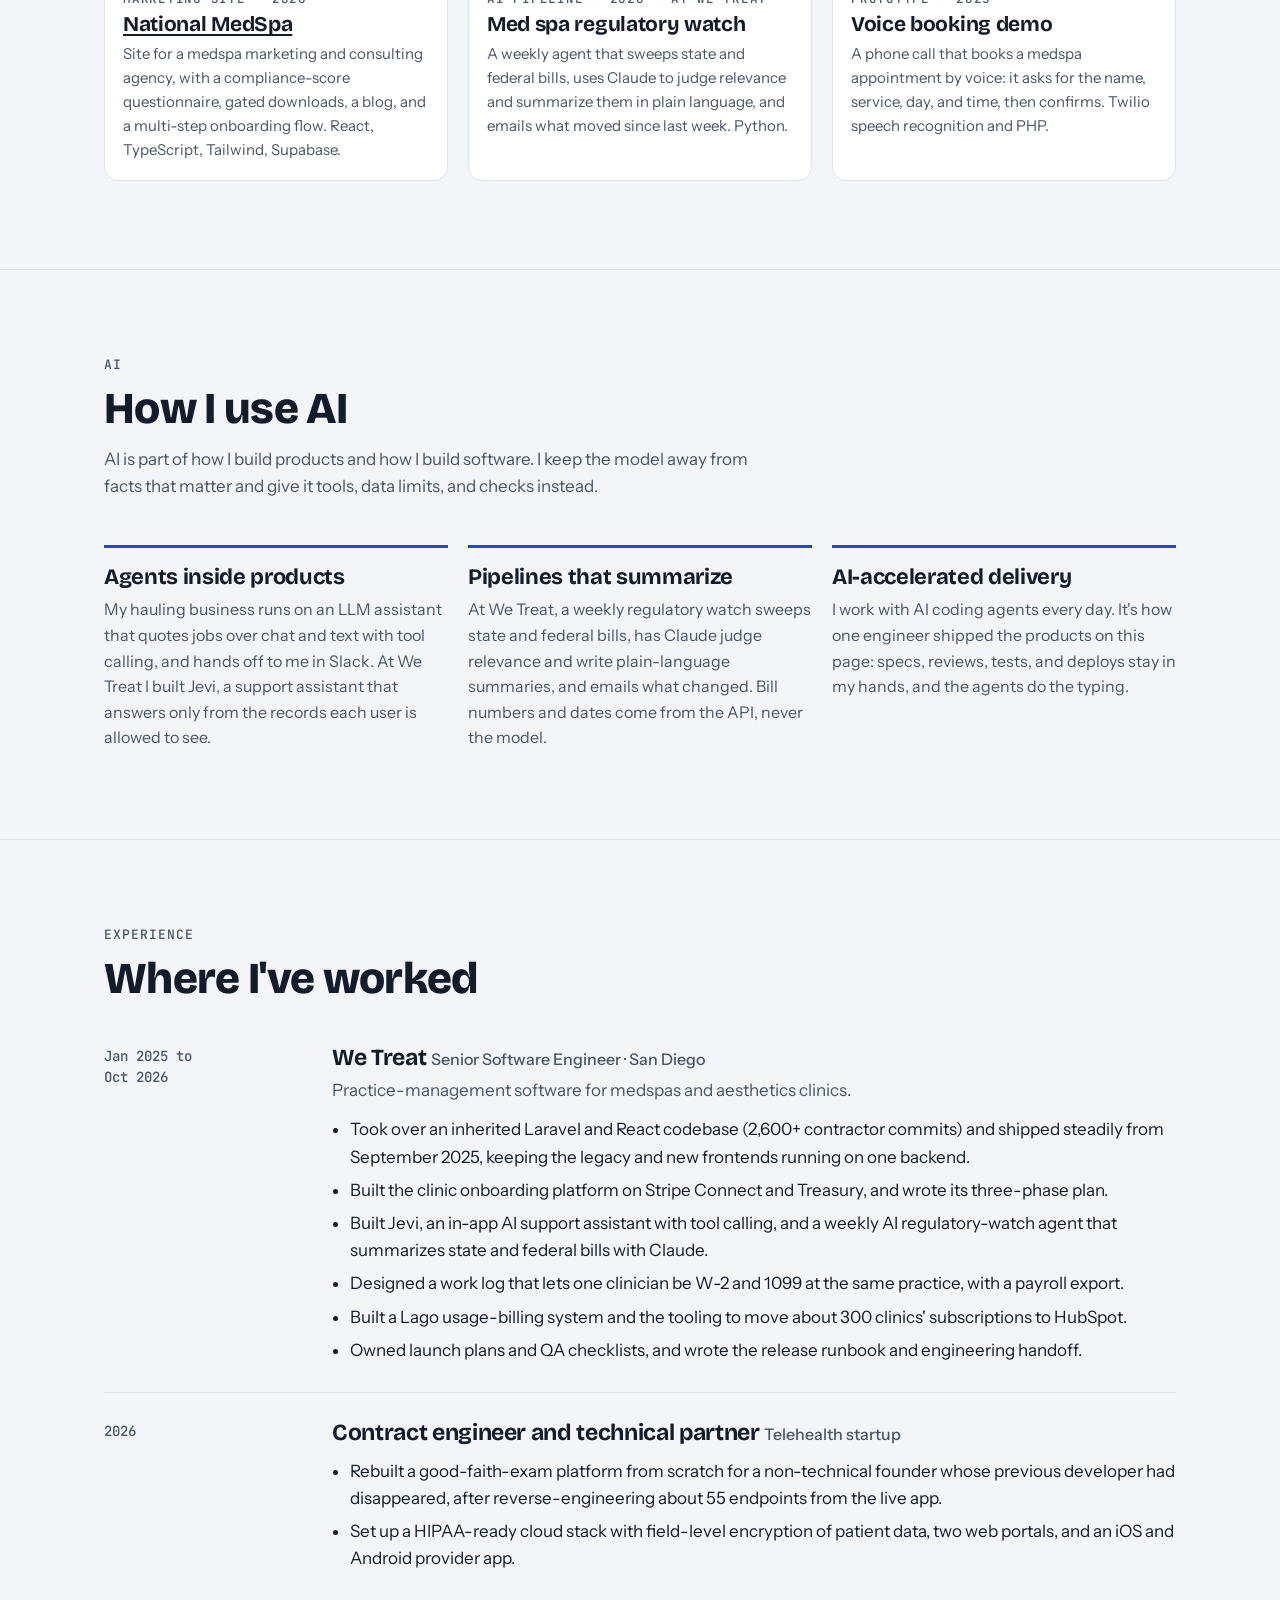
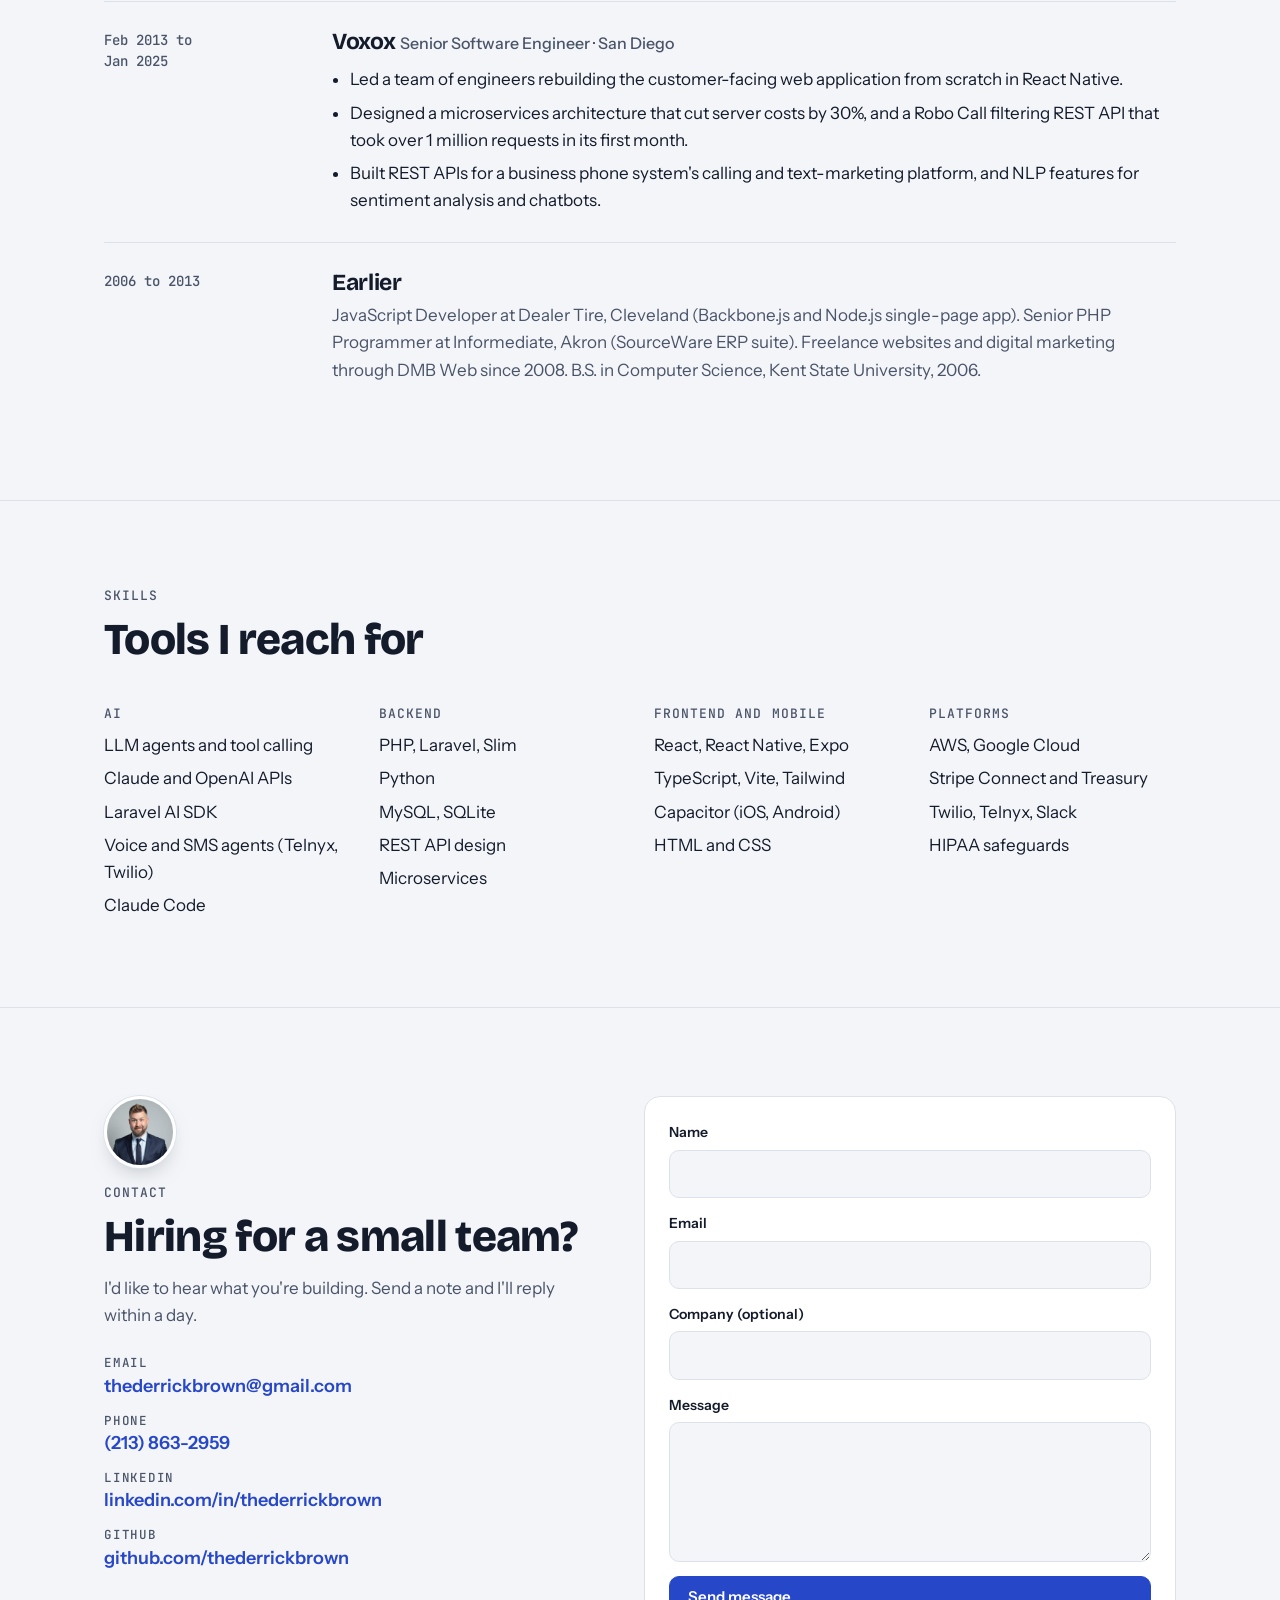
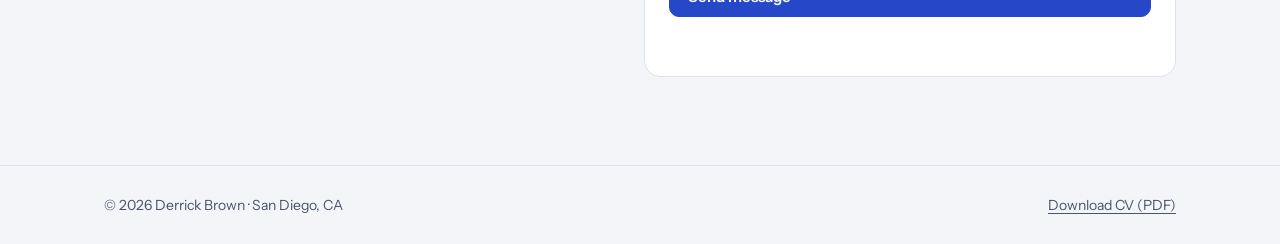
==== commit 8ae2a81a: "Attribute regulatory watch to We Treat; side projects section in CV Co-Authored-By: Claude Opus 5.5 " ====
--- a/preview.html
+++ b/preview.html
@@ -282,7 +282,7 @@
     </div>
     <div class="more">
       <article class="mini"><div class="body"><p class="tag">Marketing site · 2026</p><h3><a href="https://nationalmedspa.com/">National MedSpa</a></h3><p>Site for a medspa marketing and consulting agency, with a compliance-score questionnaire, gated downloads, a blog, and a multi-step onboarding flow. React, TypeScript, Tailwind, Supabase.</p></div></article>
-      <article class="mini"><div class="body"><p class="tag">AI pipeline · 2026</p><h3>Med spa regulatory watch</h3><p>A weekly agent that sweeps state and federal bills, uses Claude to judge relevance and summarize them in plain language, and emails what moved since last week. Python.</p></div></article>
+      <article class="mini"><div class="body"><p class="tag">AI pipeline · 2026 · at We Treat</p><h3>Med spa regulatory watch</h3><p>A weekly agent that sweeps state and federal bills, uses Claude to judge relevance and summarize them in plain language, and emails what moved since last week. Python.</p></div></article>
       <article class="mini"><div class="body"><p class="tag">Prototype · 2025</p><h3>Voice booking demo</h3><p>A phone call that books a medspa appointment by voice: it asks for the name, service, day, and time, then confirms. Twilio speech recognition and PHP.</p></div></article>
     </div>
   </div>
@@ -302,7 +302,7 @@
       </article>
       <article>
         <h3>Pipelines that summarize</h3>
-        <p>A weekly regulatory watch sweeps state and federal bills, has Claude judge relevance and write plain-language summaries, and emails what changed. Bill numbers and dates come from the API, never the model.</p>
+        <p>At We Treat, a weekly regulatory watch sweeps state and federal bills, has Claude judge relevance and write plain-language summaries, and emails what changed. Bill numbers and dates come from the API, never the model.</p>
       </article>
       <article>
         <h3>AI-accelerated delivery</h3>
@@ -327,7 +327,7 @@
           <ul>
             <li>Took over an inherited Laravel and React codebase (2,600+ contractor commits) and shipped steadily from September 2025, keeping the legacy and new frontends running on one backend.</li>
             <li>Built the clinic onboarding platform on Stripe Connect and Treasury, and wrote its three-phase plan.</li>
-            <li>Built Jevi, an in-app AI support assistant with tool calling.</li>
+            <li>Built Jevi, an in-app AI support assistant with tool calling, and a weekly AI regulatory-watch agent that summarizes state and federal bills with Claude.</li>
             <li>Designed a work log that lets one clinician be W-2 and 1099 at the same practice, with a payroll export.</li>
             <li>Built a Lago usage-billing system and the tooling to move about 300 clinics' subscriptions to HubSpot.</li>
             <li>Owned launch plans and QA checklists, and wrote the release runbook and engineering handoff.</li>
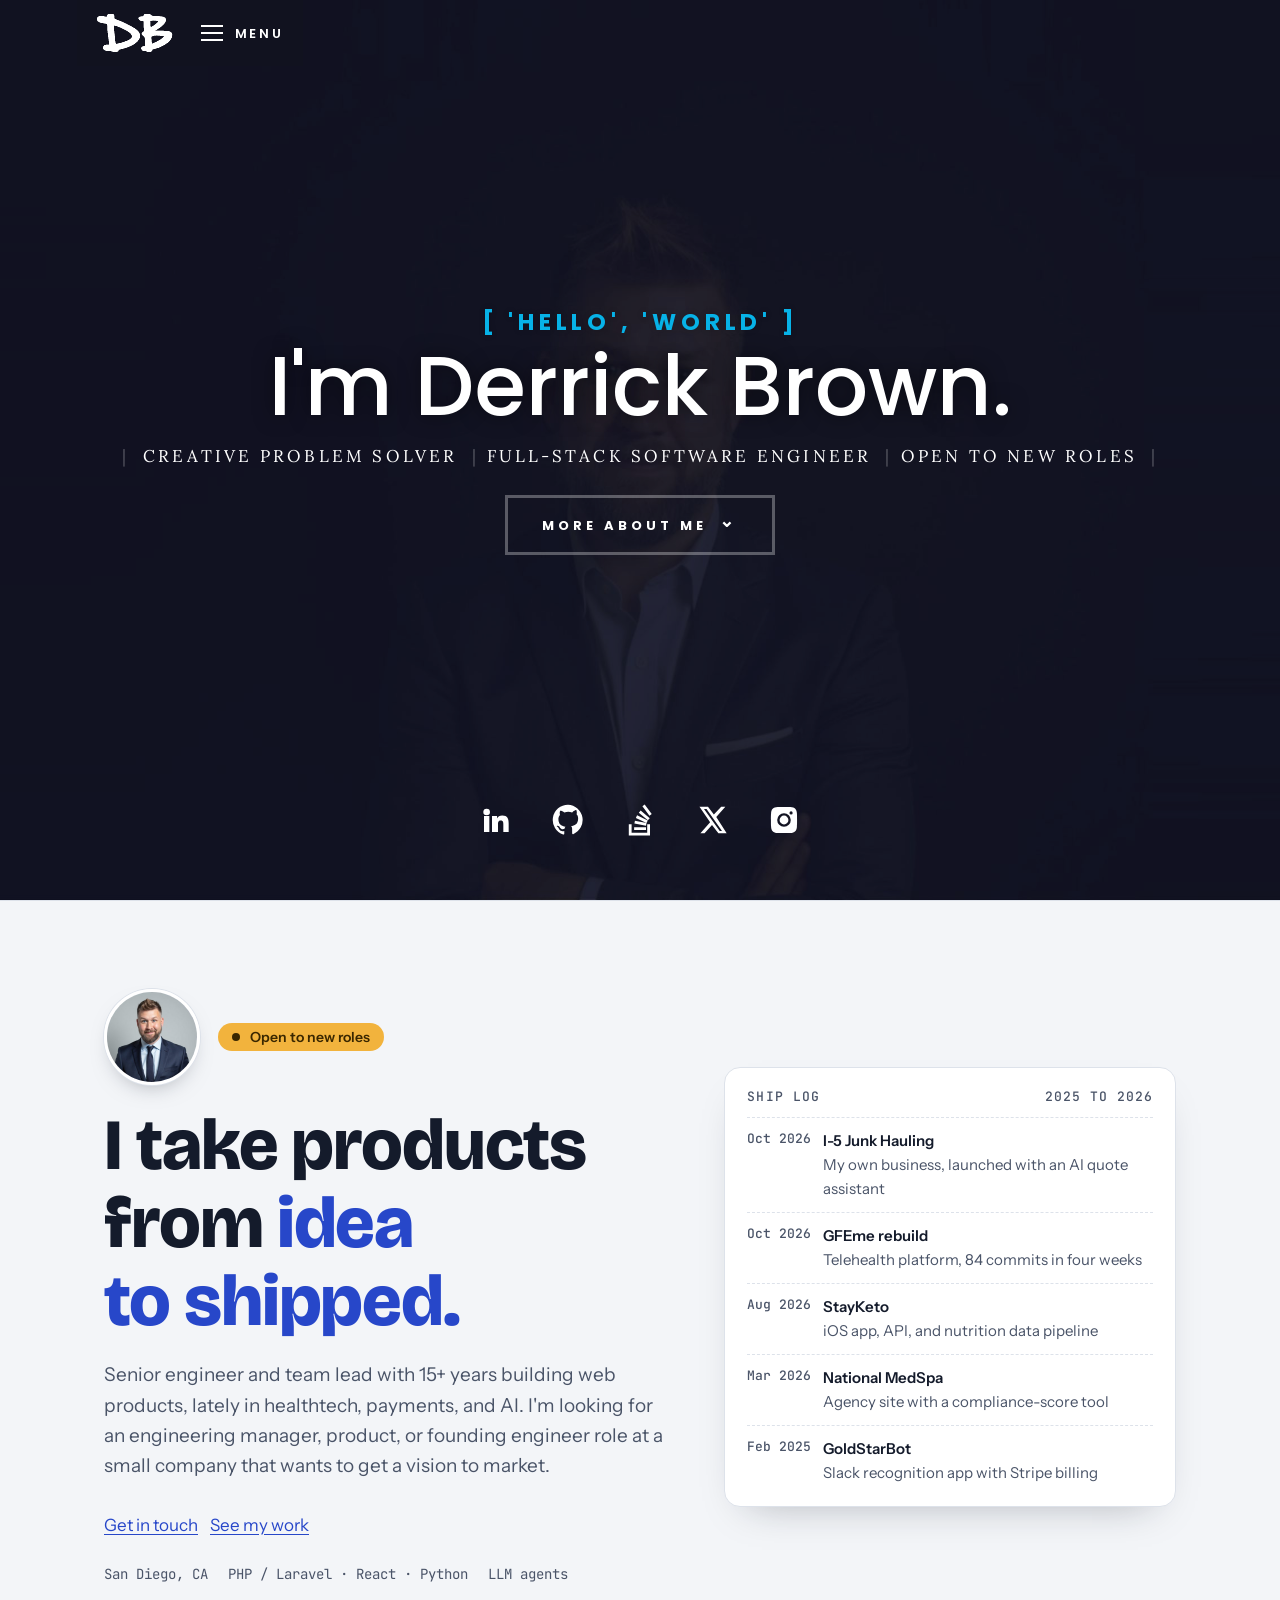
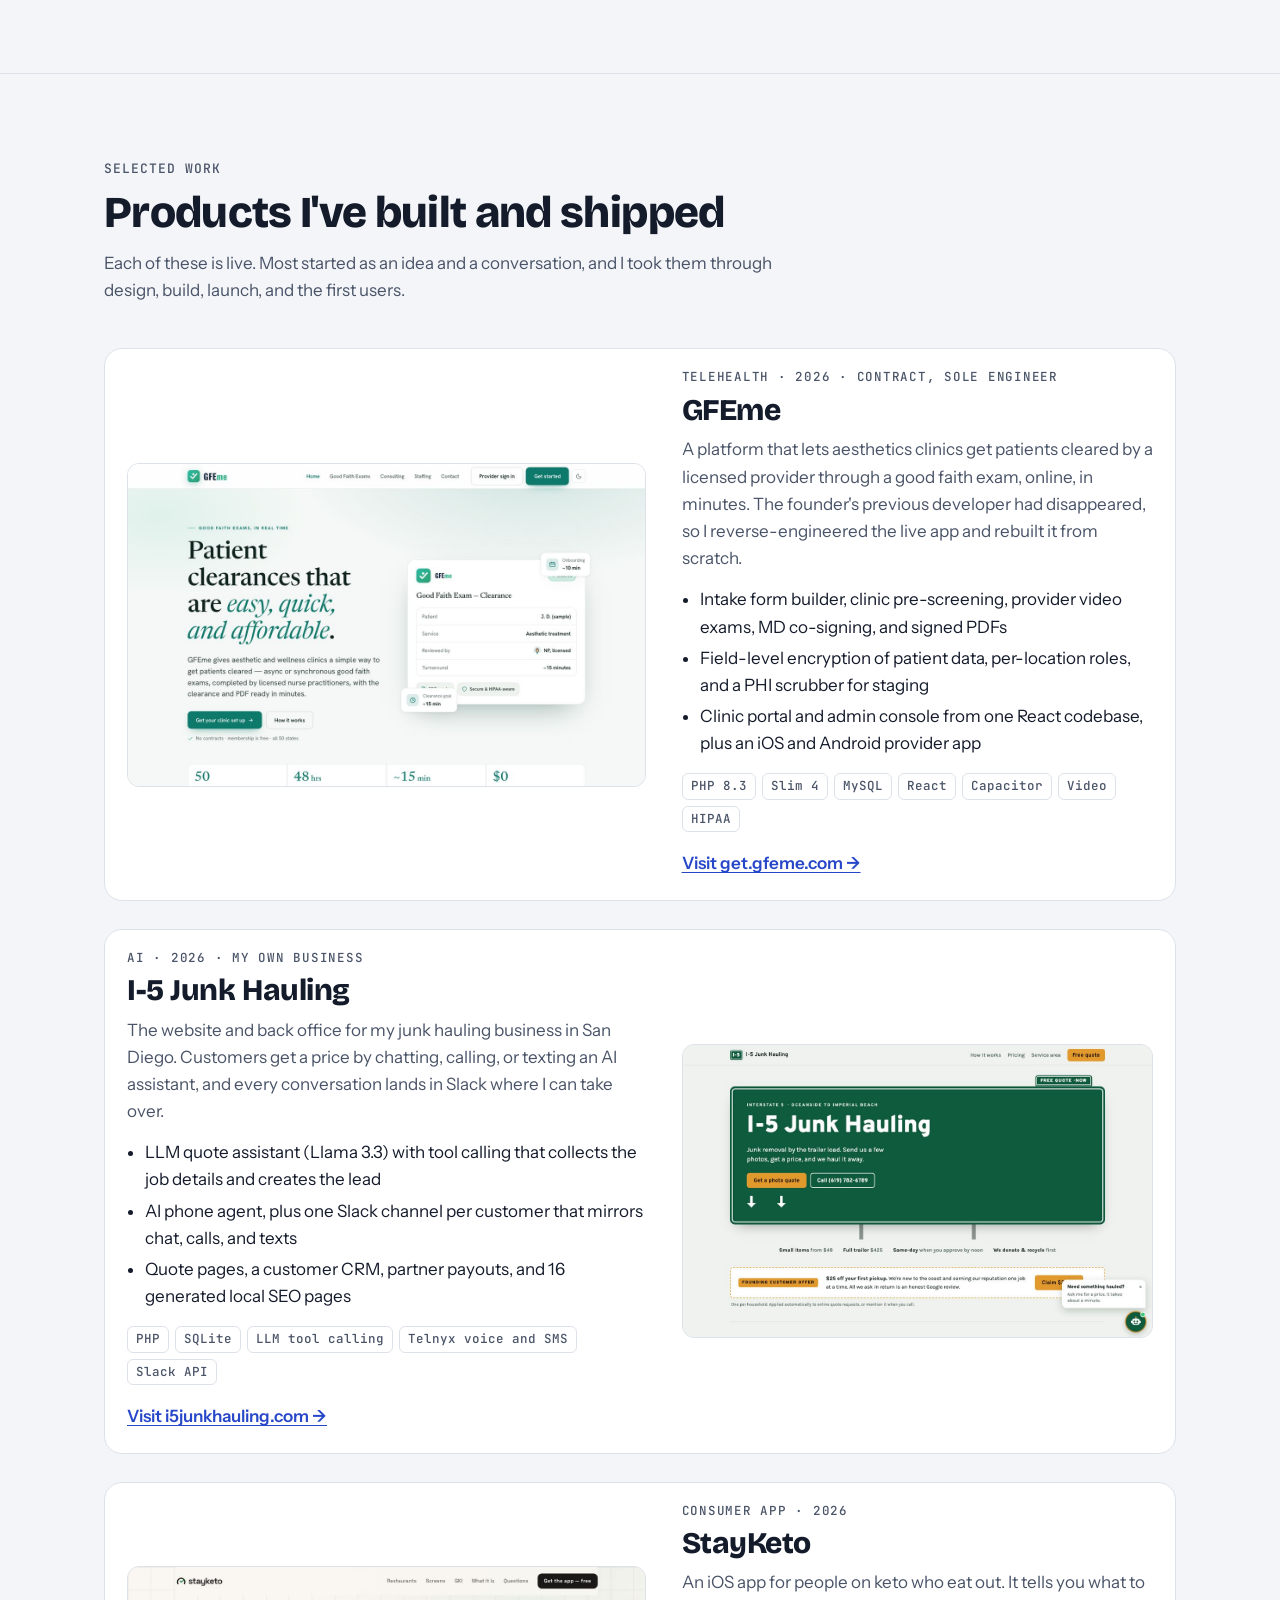
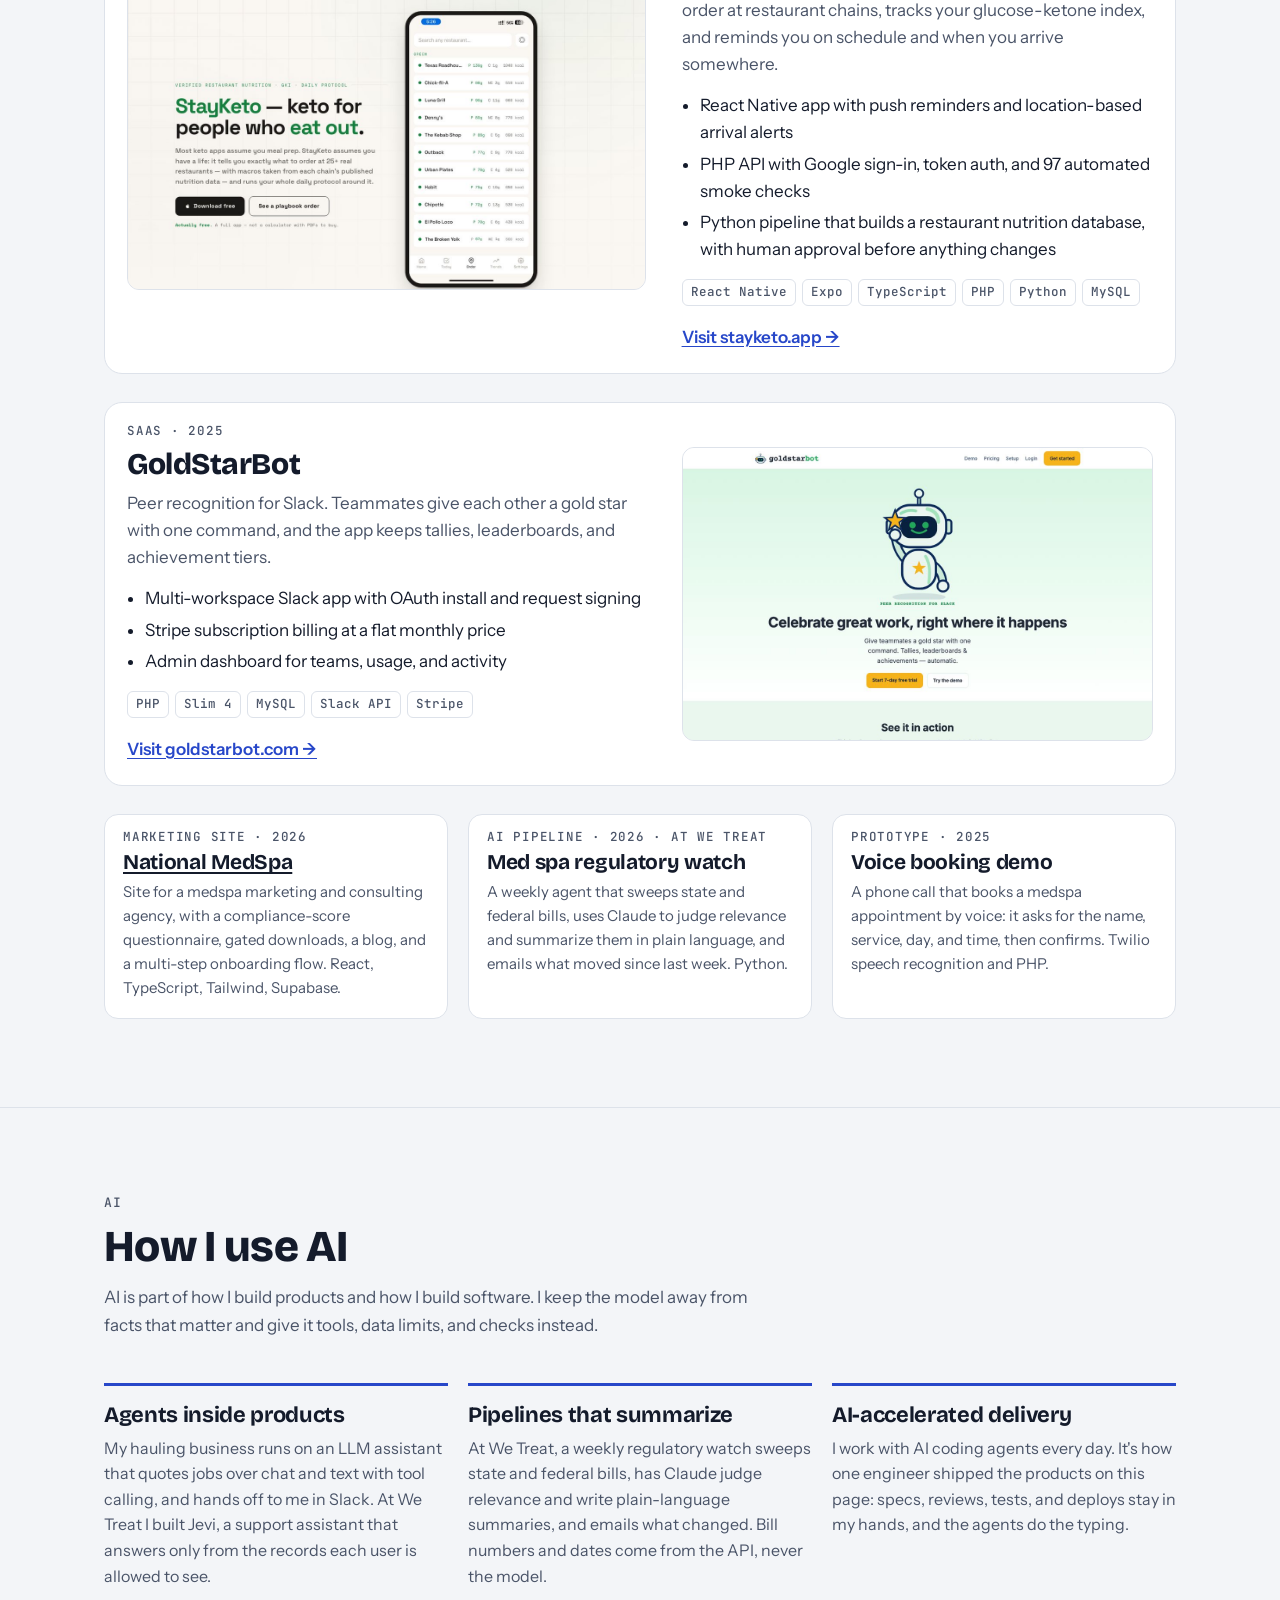
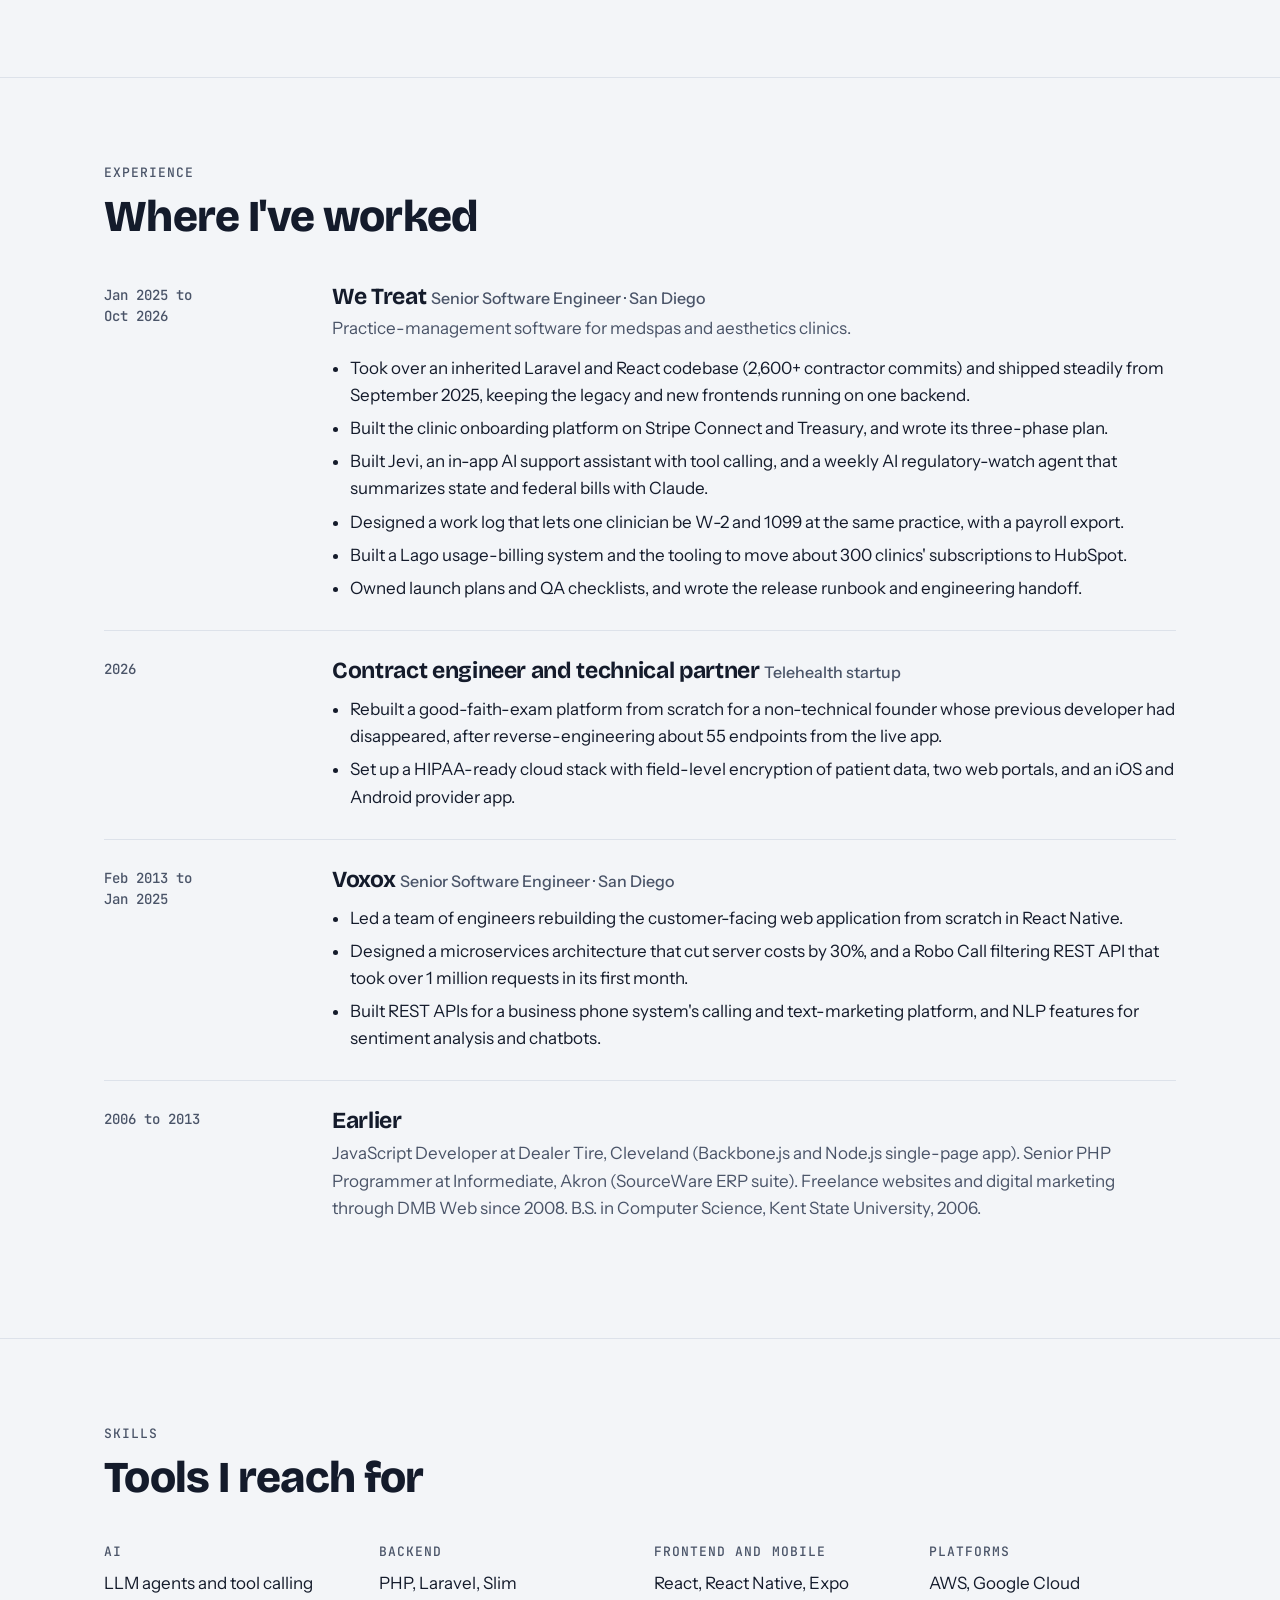
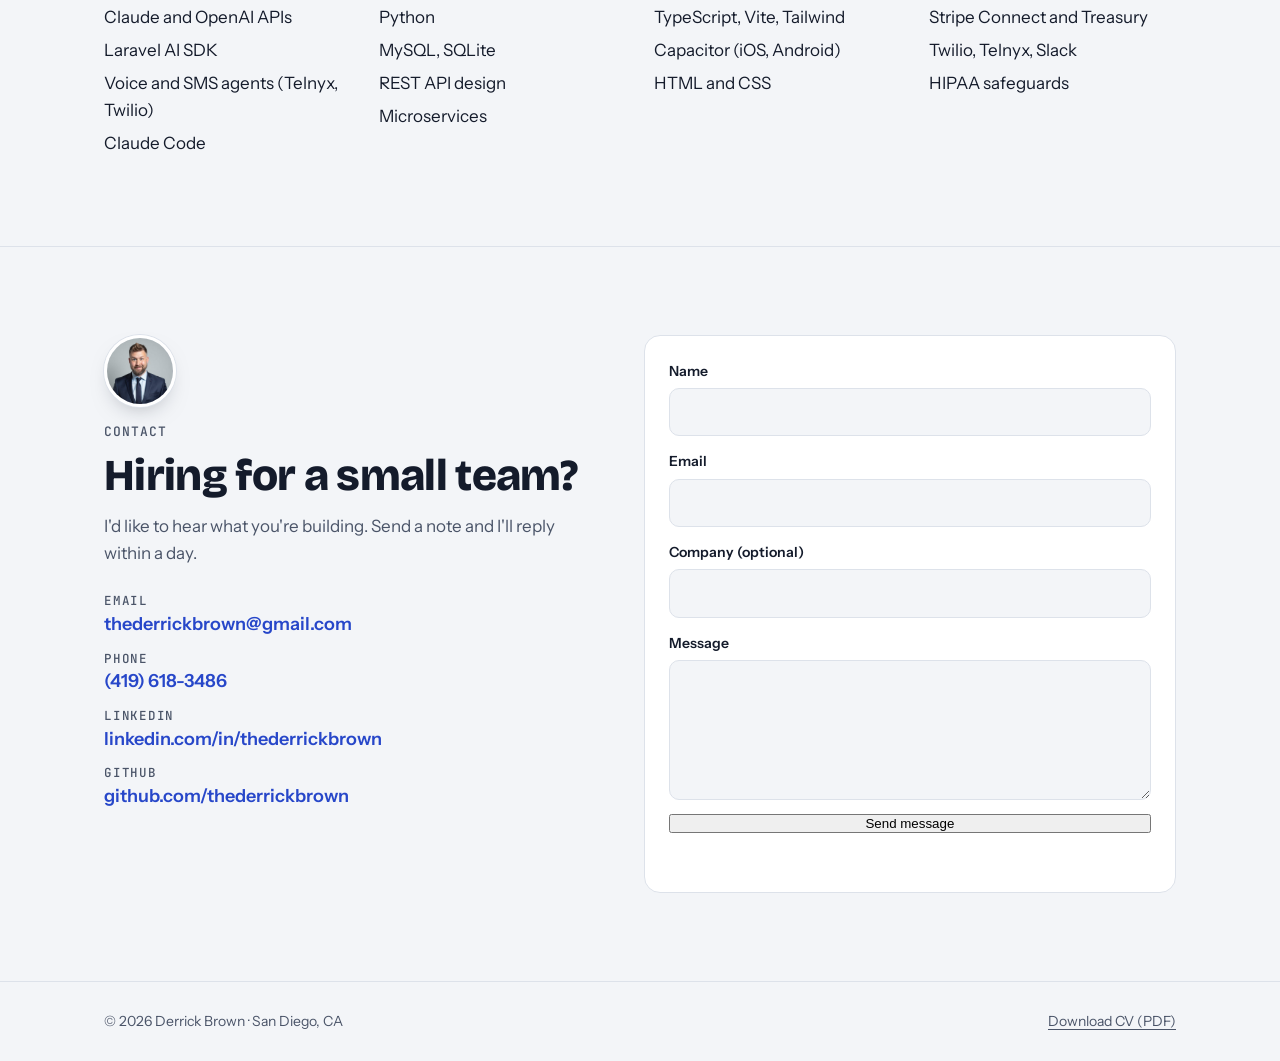
==== commit a62f7508: "Old-style hero on new design; phone number 419-618-3486 Co-Authored-By: Claude Opus 5.5 <noreply@ant" ====
--- a/preview.html
+++ b/preview.html
@@ -18,7 +18,7 @@
 <link rel="icon" type="image/png" href="favicon.png">
 <link rel="preconnect" href="https://fonts.googleapis.com">
 <link rel="preconnect" href="https://fonts.gstatic.com" crossorigin>
-<link rel="stylesheet" href="https://fonts.googleapis.com/css2?family=Bricolage+Grotesque:opsz,wght@12..96,500;12..96,700;12..96,800&family=Instrument+Sans:wght@400;500;600&family=JetBrains+Mono:wght@400;500&display=swap">
+<link rel="stylesheet" href="https://fonts.googleapis.com/css2?family=Poppins:wght@500;700&family=Lora&family=Bricolage+Grotesque:opsz,wght@12..96,500;12..96,700;12..96,800&family=Instrument+Sans:wght@400;500;600&family=JetBrains+Mono:wght@400;500&display=swap">
 <style>
 /* Layout: one long column of "shipped work" evidence, a ship-log card beside the hero, then case-study rows.
    Palette: cool drafting paper, deep ink, a cobalt for action, amber only for the "open to work" signal. */
@@ -50,7 +50,8 @@
   --cobalt: #7b95ff; --cobalt-ink: #0b1020; --amber: #f2b33d; --ok: #4cc58d; color-scheme: dark;
 }
 * { box-sizing: border-box; margin: 0; padding: 0; }
-html { scroll-behavior: smooth; scroll-padding-top: 72px; }
+[hidden] { display: none !important; }
+html { scroll-behavior: smooth; }
 @media (prefers-reduced-motion: reduce) { html { scroll-behavior: auto; } * { transition: none !important; } }
 body { background: var(--paper); color: var(--ink); font: 17px/1.6 var(--f-body); -webkit-font-smoothing: antialiased; }
 img { max-width: 100%; display: block; }
@@ -65,25 +66,45 @@
 section + section { border-top: 1px solid var(--line); }
 .sec-head { display: grid; gap: 14px; margin-bottom: 44px; }
 
-/* header */
-.top { position: sticky; top: env(safe-area-inset-top, 0px); z-index: 10; background: color-mix(in srgb, var(--paper) 88%, transparent);
-       backdrop-filter: blur(10px); border-bottom: 1px solid var(--line); }
-.top .wrap { display: flex; align-items: center; gap: 24px; height: 64px; }
-.mark { font: 800 20px/1 var(--f-display); color: var(--ink); text-decoration: none; letter-spacing: -.02em; }
-.mark span { color: var(--cobalt); }
-.top nav { display: flex; gap: 22px; margin-left: auto; }
-.top nav a { color: var(--ink-2); text-decoration: none; font-weight: 500; font-size: 15px; }
-.top nav a:hover { color: var(--ink); }
-.btn { display: inline-flex; align-items: center; gap: 8px; border-radius: 10px; padding: 12px 18px; font: 600 15px/1 var(--f-body);
-       text-decoration: none; border: 1.5px solid var(--ink); color: var(--ink); background: transparent; cursor: pointer; }
-.btn.primary { background: var(--cobalt); border-color: var(--cobalt); color: var(--cobalt-ink); }
-.btn:hover { transform: translateY(-1px); }
-.btn { transition: transform .15s ease; }
-.top .btn { padding: 9px 14px; font-size: 14px; }
-@media (max-width: 760px) { .top nav { display: none; } .top .btn { margin-left: auto; } }
+/* header: the original site's dark "DB" bar with a menu toggle */
+.top { position: fixed; top: env(safe-area-inset-top, 0px); left: 0; right: 0; z-index: 20; pointer-events: none; }
+.top .bar { pointer-events: auto; position: absolute; left: max(16px, min(90px, 6vw)); top: 0; background: #11121f; min-height: 66px;
+            display: flex; align-items: center; gap: 28px; padding: 0 20px; }
+.top .logo img { width: 76px; height: 38px; }
+.menu-toggle { background: none; border: 0; color: #fff; font: 600 13px/1 "Poppins", var(--f-body); letter-spacing: .2em; text-transform: uppercase;
+               display: flex; align-items: center; gap: 12px; cursor: pointer; padding: 10px 0; }
+.menu-toggle span, .menu-toggle span::before, .menu-toggle span::after { display: block; width: 22px; height: 2px; background: #fff; position: relative; }
+.menu-toggle span::before, .menu-toggle span::after { content: ""; position: absolute; left: 0; }
+.menu-toggle span::before { top: -7px; } .menu-toggle span::after { top: 7px; }
+.top nav { position: absolute; top: 66px; left: 0; min-width: 220px; background: #11121f; display: grid; padding: 10px 0 16px; }
+.top nav a { color: rgb(255 255 255 / .75); text-decoration: none; font: 500 15px/1 "Poppins", var(--f-body); padding: 12px 20px; }
+.top nav a:hover, .top nav a:focus-visible { color: #07b2e7; }
+
+/* intro: the original full-screen hero */
+.intro { position: relative; min-height: max(640px, 100svh); display: grid; place-items: center; text-align: center; padding: 120px 16px 160px;
+         background: #151515 url(images/intro-bg-2400.jpg) center bottom / cover no-repeat; color: #fff; border-top: 0; }
+.intro::before { content: ""; position: absolute; inset: 0; background: #111; opacity: .35; }
+.intro-content { position: relative; }
+.intro h5 { color: #07b2e7; font: 700 clamp(15px, 2.3vw, 23px)/1.56 "Poppins", sans-serif; letter-spacing: .3rem; text-transform: uppercase; text-shadow: 0 0 6px rgb(0 0 0 / .2); }
+.intro h1 { font: 500 clamp(44px, 8.4vw, 84px)/1.07 "Poppins", sans-serif; letter-spacing: 0; margin: 0 auto 6px; max-width: 900px; text-shadow: 0 0 20px rgb(0 0 0 / .5); }
+.intro-position { font: 400 clamp(12px, 1.7vw, 17px)/2.4 "Lora", serif; text-transform: uppercase; letter-spacing: .2rem; }
+.intro-position span { display: inline-block; }
+.intro-position span::after { content: "|"; padding: 0 8px 0 14px; color: rgb(255 255 255 / .3); }
+.intro-position span:first-child::before { content: "|"; padding: 0 14px 0 8px; color: rgb(255 255 255 / .3); }
+.intro-btn { display: inline-flex; align-items: center; gap: 12px; margin-top: 18px; height: 60px; padding: 0 34px; border: 3px solid rgb(255 255 255 / .3);
+             color: #fff; text-decoration: none; font: 700 13px/1 "Poppins", sans-serif; letter-spacing: .25rem; text-transform: uppercase; }
+.intro-btn:hover, .intro-btn:focus-visible { border-color: #07b2e7; }
+.intro-btn span { font-size: 18px; transform: translateY(-4px); }
+.intro-social { position: absolute; left: 0; right: 0; bottom: 64px; list-style: none; display: flex; justify-content: center; gap: clamp(20px, 4vw, 40px); }
+.intro-social svg { width: clamp(24px, 3vw, 32px); height: clamp(24px, 3vw, 32px); fill: #fff; display: block; }
+.intro-social a:hover svg, .intro-social a:focus-visible svg { fill: #07b2e7; }
+@media (max-width: 600px) {
+  .intro-position span { display: block; }
+  .intro-position span::before, .intro-position span::after { display: none !important; }
+}
 
 /* hero */
-.hero { padding-block: 72px 88px; }
+.hero { padding-block: 88px; }
 .hero .wrap { display: grid; grid-template-columns: minmax(0, 1.25fr) minmax(0, 1fr); gap: 56px; align-items: center; }
 .who { display: flex; align-items: center; gap: 18px; flex-wrap: wrap; }
 .face { width: 96px; height: 96px; border-radius: 50%; object-fit: cover; border: 3px solid var(--card); box-shadow: 0 0 0 1px var(--line), 0 10px 24px -14px rgb(20 27 43 / .5); }
@@ -185,20 +206,39 @@
 <noscript><iframe src="https://www.googletagmanager.com/ns.html?id=GTM-WT8LXZP" height="0" width="0" style="display:none;visibility:hidden"></iframe></noscript>
 
 <header class="top">
-  <div class="wrap">
-    <a class="mark" href="#top">Derrick Brown<span>.</span></a>
-    <nav aria-label="Sections">
+  <div class="bar">
+    <a class="logo" href="#top"><img src="images/logo.png" alt="Derrick Brown home" width="76" height="38"></a>
+    <button class="menu-toggle" type="button" aria-expanded="false" aria-controls="menu"><span></span>Menu</button>
+    <nav id="menu" aria-label="Sections" hidden>
+      <a href="#top">Home</a>
+      <a href="#about">About</a>
       <a href="#work">Work</a>
       <a href="#ai">AI</a>
       <a href="#experience">Experience</a>
       <a href="#contact">Contact</a>
+      <a href="DerrickBrown.pdf" download>Download CV</a>
     </nav>
-    <a class="btn" href="DerrickBrown.pdf" download>Download CV</a>
   </div>
 </header>
 
-<main id="top">
-<section class="hero">
+<main>
+<section id="top" class="intro">
+  <div class="intro-content">
+    <h5>[ 'Hello', 'World' ]</h5>
+    <h1>I'm Derrick Brown.</h1>
+    <p class="intro-position"><span>Creative Problem Solver</span><span>Full-Stack Software Engineer</span><span>Open to New Roles</span></p>
+    <a class="intro-btn" href="#about">More About Me <span aria-hidden="true">&#8964;</span></a>
+  </div>
+  <ul class="intro-social" aria-label="Profiles">
+    <li><a href="https://www.linkedin.com/in/thederrickbrown/" aria-label="LinkedIn"><svg viewBox="0 0 24 24"><path d="M4.98 3.5a2.5 2.5 0 1 1 0 5 2.5 2.5 0 0 1 0-5zM3 9h4v12H3zM9 9h3.8v1.7h.1c.5-1 1.8-2 3.8-2 4 0 4.8 2.6 4.8 6V21h-4v-5.6c0-1.3 0-3-1.9-3s-2.1 1.4-2.1 2.9V21H9z"/></svg></a></li>
+    <li><a href="https://github.com/thederrickbrown" aria-label="GitHub"><svg viewBox="0 0 24 24"><path d="M12 .5a11.5 11.5 0 0 0-3.6 22.4c.6.1.8-.3.8-.6v-2c-3.2.7-3.9-1.5-3.9-1.5-.5-1.3-1.3-1.7-1.3-1.7-1-.7.1-.7.1-.7 1.2.1 1.8 1.2 1.8 1.2 1 1.8 2.8 1.3 3.5 1 .1-.8.4-1.3.7-1.6-2.6-.3-5.3-1.3-5.3-5.7 0-1.3.5-2.3 1.2-3.1-.1-.3-.5-1.5.1-3.1 0 0 1-.3 3.2 1.2a11 11 0 0 1 5.8 0C17.3 4.3 18.3 4.6 18.3 4.6c.6 1.6.2 2.8.1 3.1.8.8 1.2 1.8 1.2 3.1 0 4.4-2.7 5.4-5.3 5.7.4.4.8 1.1.8 2.2v3.3c0 .3.2.7.8.6A11.5 11.5 0 0 0 12 .5z"/></svg></a></li>
+    <li><a href="https://stackoverflow.com/users/15156516/thederrickbrown" aria-label="Stack Overflow"><svg viewBox="0 0 24 24"><path d="M17.4 21.6v-6.4h2.1V23.7H3.6v-8.5h2.1v6.4zM7.8 14.6l8.7 1.8.4-2.1-8.7-1.8zm1.1-4.1 8 3.7.9-1.9-8-3.8zm2.2-3.9 6.8 5.6 1.4-1.6-6.8-5.7zM15.5.4l-1.7 1.3 5.3 7.1 1.7-1.3zM7.6 19.5h8.9v-2.1H7.6z"/></svg></a></li>
+    <li><a href="https://twitter.com/thederrickbrown" aria-label="Twitter"><svg viewBox="0 0 24 24"><path d="M18.9 2H22l-6.8 7.8L23 22h-6.2l-4.8-6.3L6.4 22H3.3l7.3-8.3L2.6 2h6.4l4.4 5.8zm-1.1 18.2h1.7L7.9 3.7H6z"/></svg></a></li>
+    <li><a href="https://www.instagram.com/thederrickbrown/" aria-label="Instagram"><svg viewBox="0 0 24 24"><path d="M12 2.2c3.2 0 3.6 0 4.8.1 3.3.1 4.8 1.7 4.9 4.9.1 1.3.1 1.6.1 4.8s0 3.6-.1 4.8c-.1 3.2-1.7 4.8-4.9 4.9-1.3.1-1.6.1-4.8.1s-3.6 0-4.8-.1c-3.3-.1-4.8-1.7-4.9-4.9C2.2 15.6 2.2 15.2 2.2 12s0-3.6.1-4.8C2.4 3.9 3.9 2.4 7.2 2.3 8.4 2.2 8.8 2.2 12 2.2zm0 4.7a5.1 5.1 0 1 0 0 10.2 5.1 5.1 0 0 0 0-10.2zm0 8.4a3.3 3.3 0 1 1 0-6.6 3.3 3.3 0 0 1 0 6.6zm5.3-9.8a1.2 1.2 0 1 0 0 2.4 1.2 1.2 0 0 0 0-2.4z"/></svg></a></li>
+  </ul>
+</section>
+
+<section id="about" class="hero">
   <div class="wrap">
     <div>
       <div class="who">
@@ -390,7 +430,7 @@
       <p class="lede" style="margin-top:14px">I'd like to hear what you're building. Send a note and I'll reply within a day.</p>
       <ul class="reach">
         <li><small>Email</small><a href="mailto:thederrickbrown@gmail.com">thederrickbrown@gmail.com</a></li>
-        <li><small>Phone</small><a href="tel:+12138632959">(213) 863-2959</a></li>
+        <li><small>Phone</small><a href="tel:+14196183486">(419) 618-3486</a></li>
         <li><small>LinkedIn</small><a href="https://www.linkedin.com/in/thederrickbrown/">linkedin.com/in/thederrickbrown</a></li>
         <li><small>GitHub</small><a href="https://github.com/thederrickbrown">github.com/thederrickbrown</a></li>
       </ul>
@@ -416,6 +456,9 @@
 </footer>
 
 <script>
+const toggle = document.querySelector('.menu-toggle'), menu = document.getElementById('menu');
+toggle.addEventListener('click', () => { const open = menu.hidden; menu.hidden = !open; toggle.setAttribute('aria-expanded', String(open)); });
+menu.addEventListener('click', (e) => { if (e.target.closest('a')) { menu.hidden = true; toggle.setAttribute('aria-expanded', 'false'); } });
 document.getElementById('contact-form').addEventListener('submit', async (e) => {
   e.preventDefault();
   const form = e.target, msg = document.getElementById('form-msg'), btn = document.getElementById('cf-send');
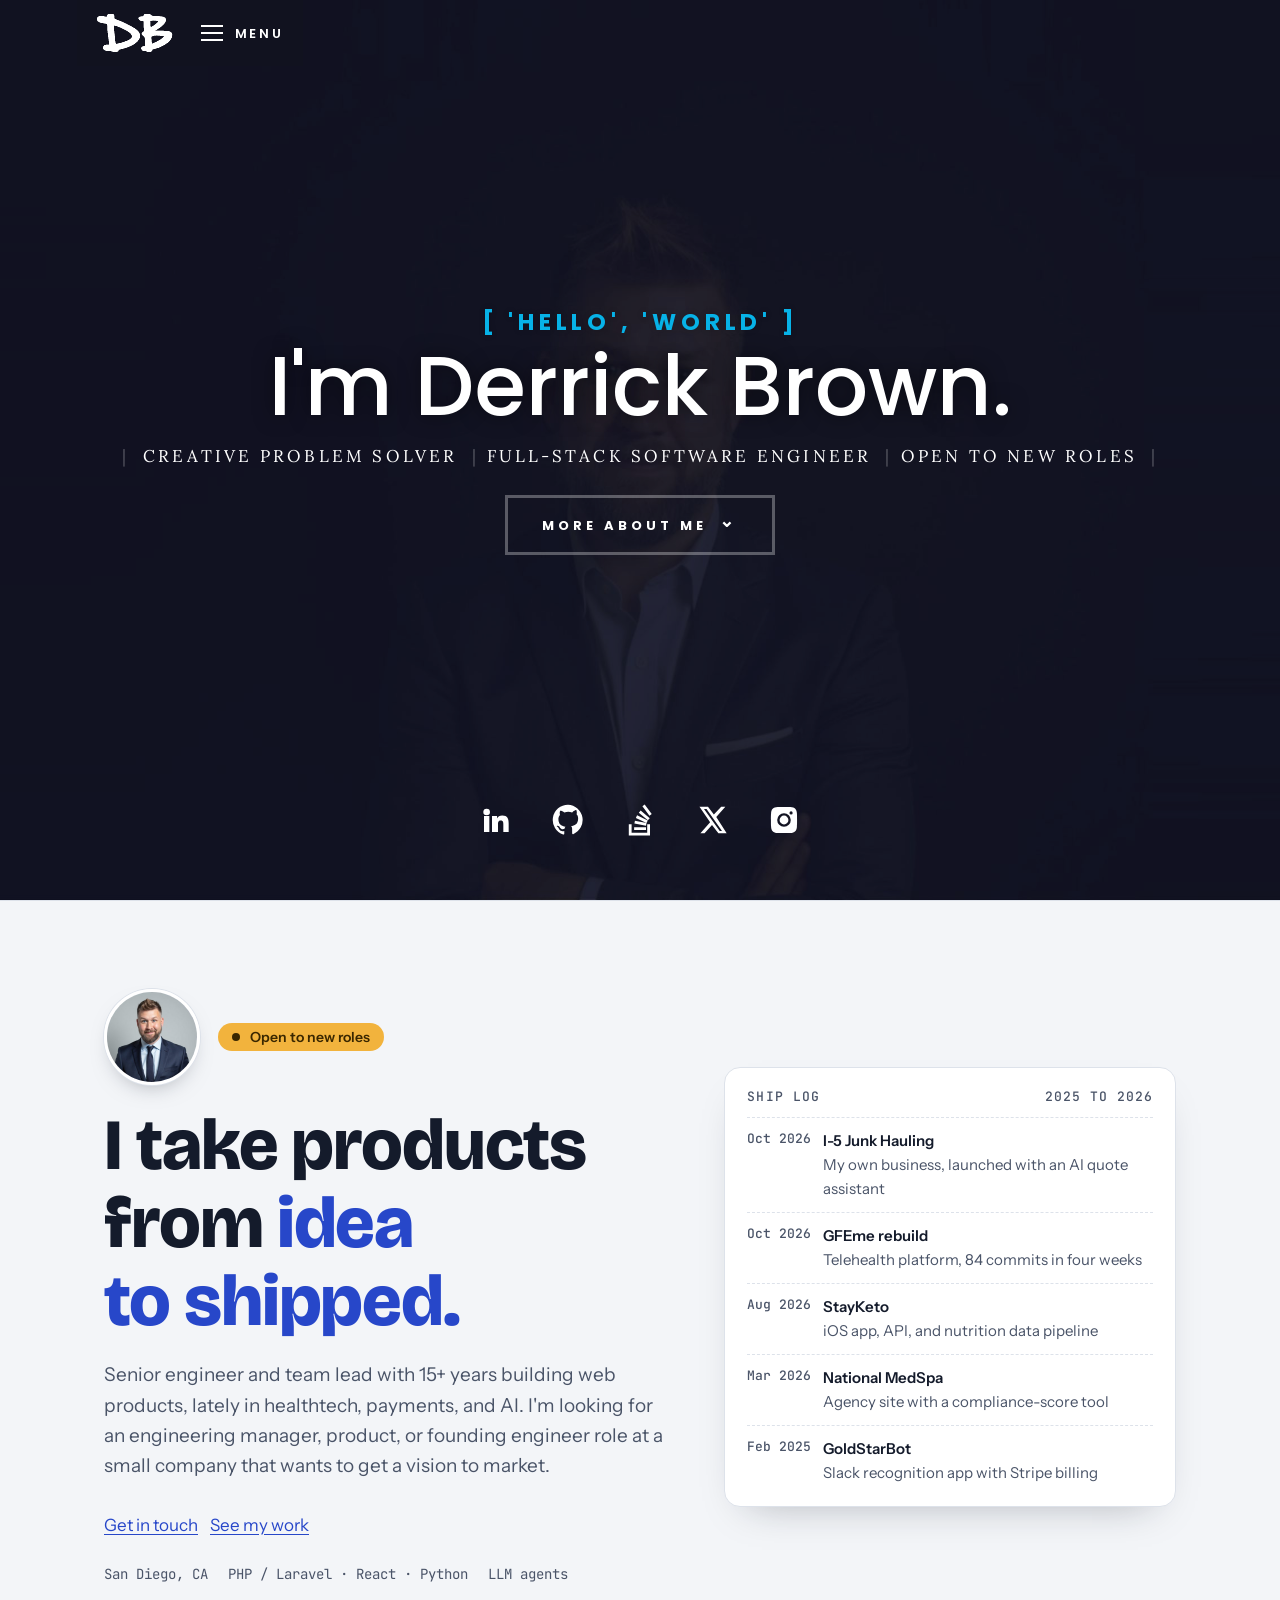
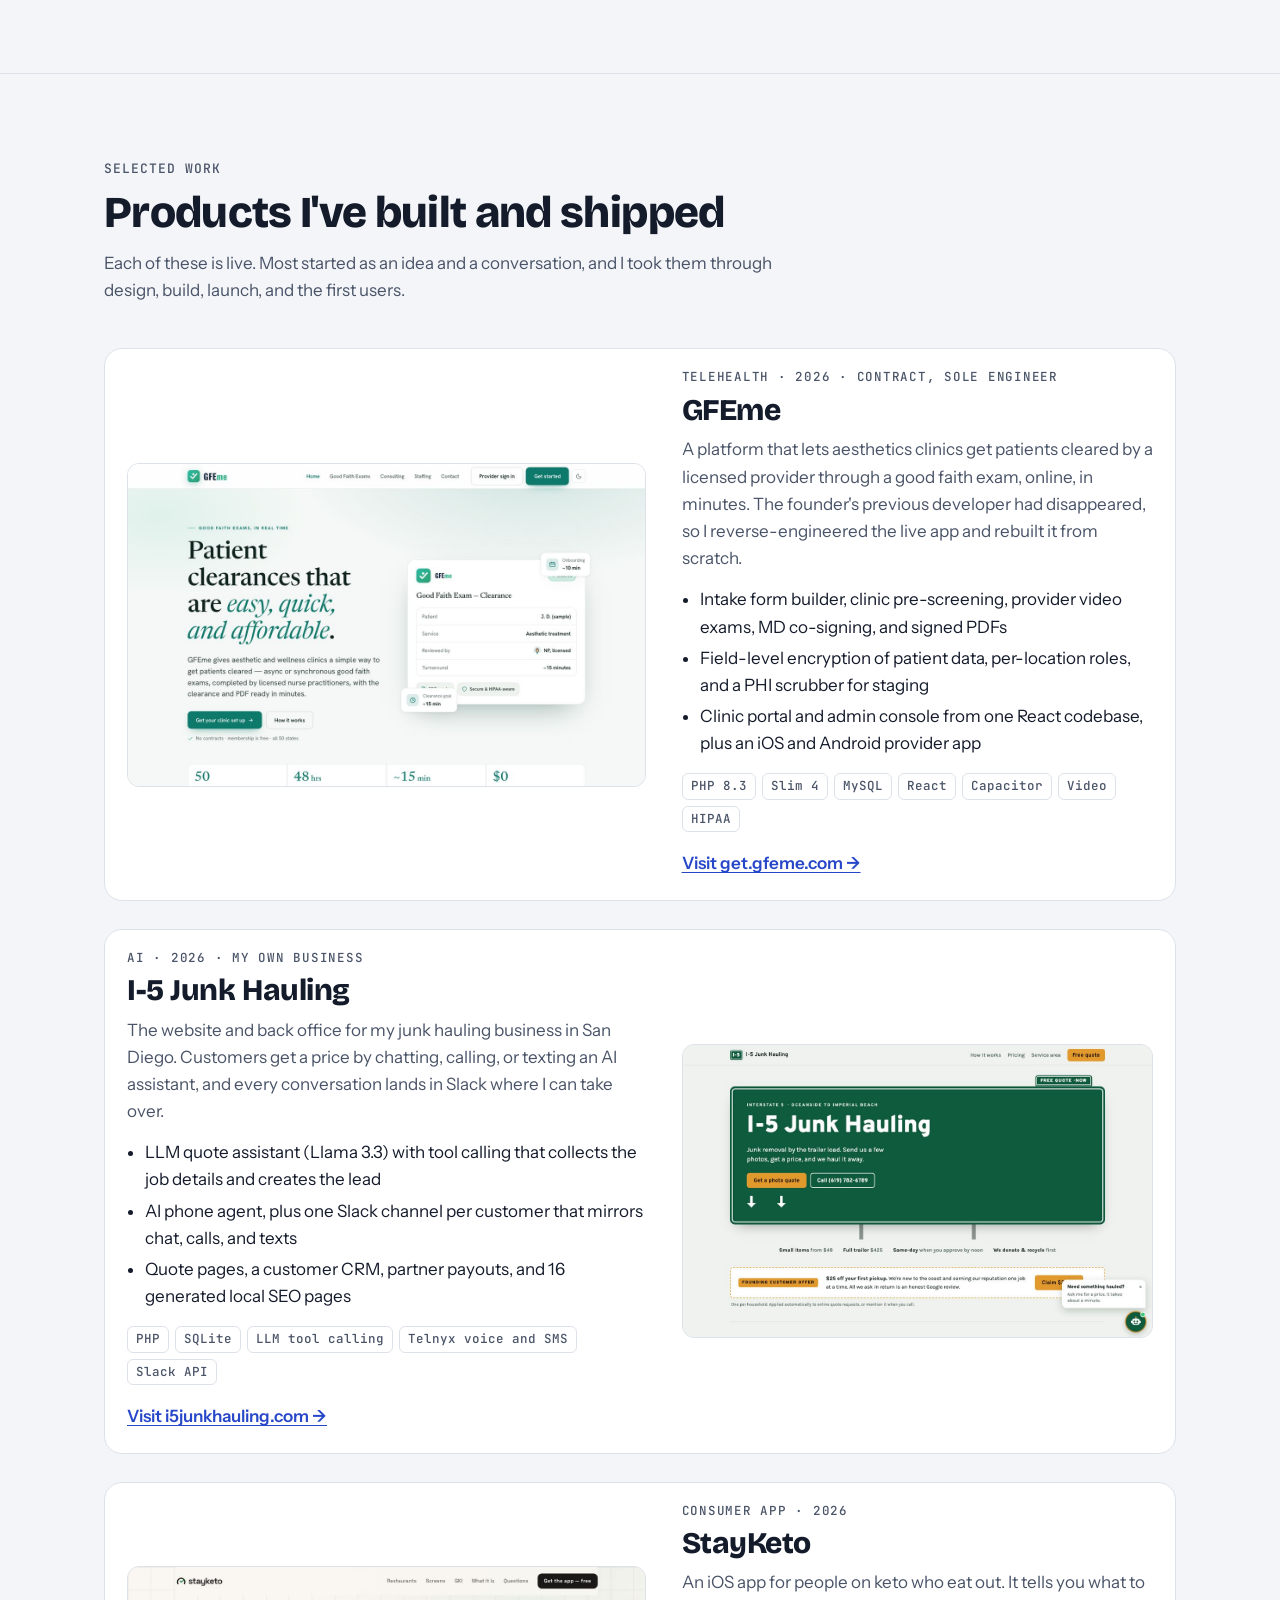
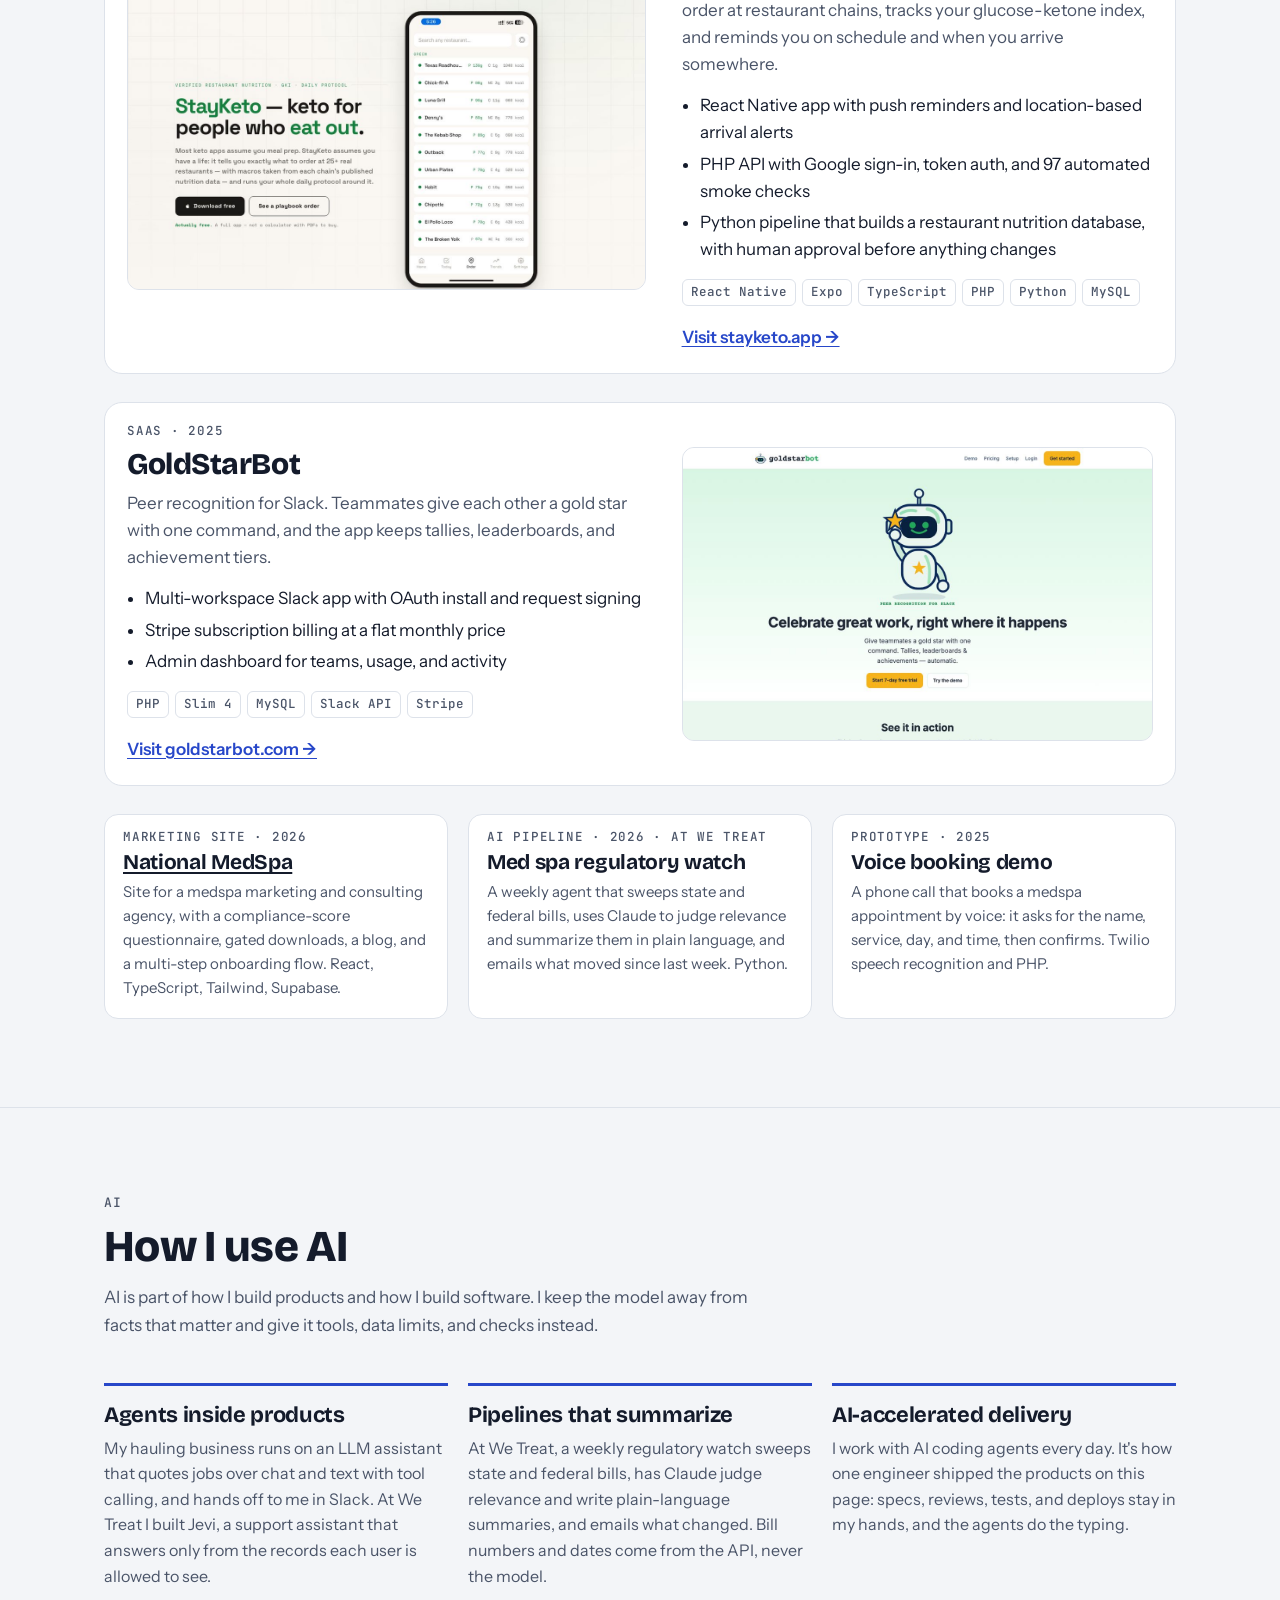
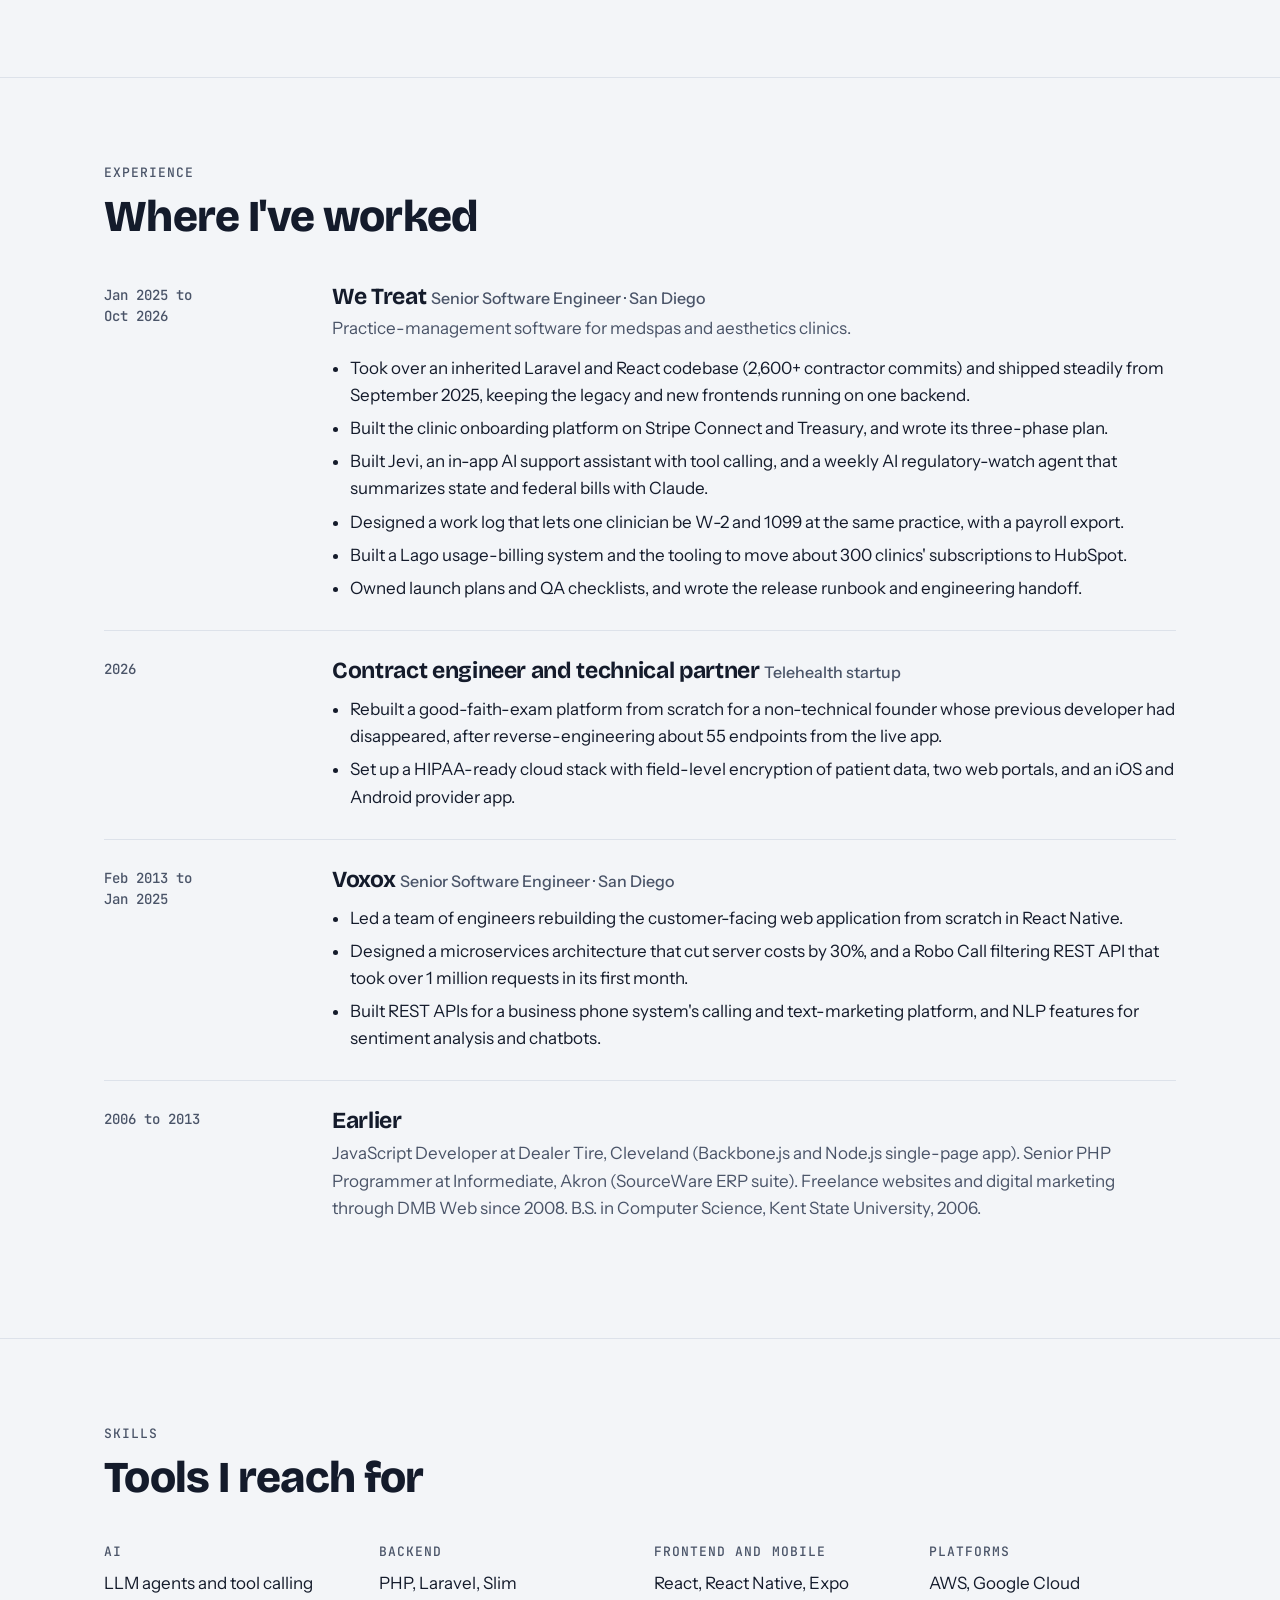
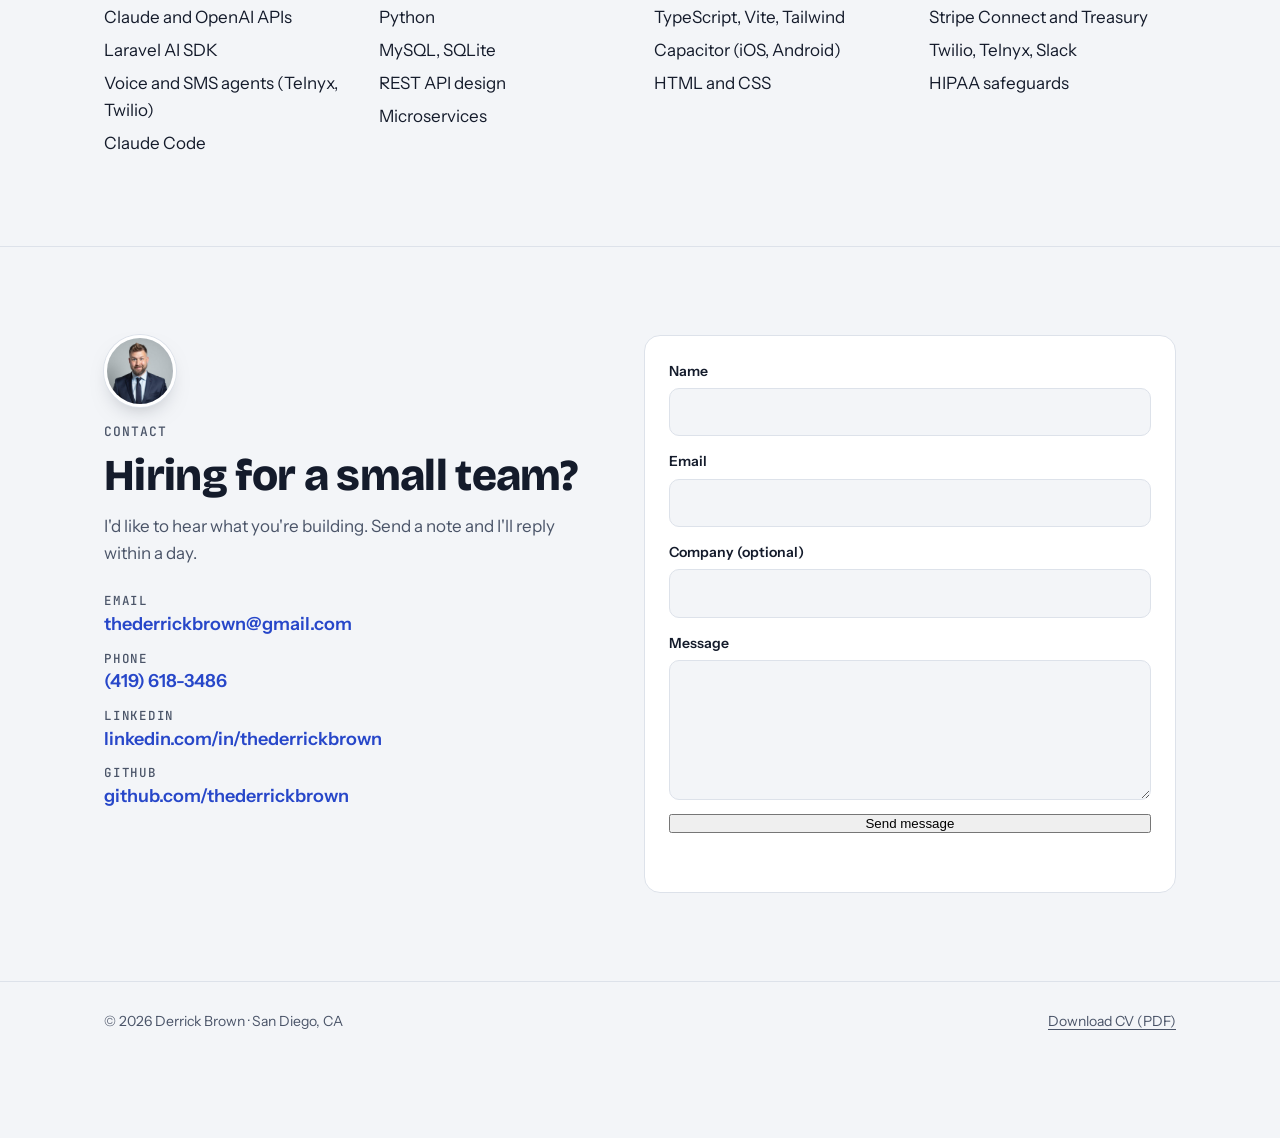
==== commit 4cd0c4ff: "Go live: new design becomes index.html; preview.html redirects to / Co-Authored-By: Claude Opus 5.5 " ====
--- a/preview.html
+++ b/preview.html
@@ -1,479 +1,3 @@
-<!doctype html>
-<html lang="en">
-<head>
-<!-- Google Tag Manager -->
-<script>(function(w,d,s,l,i){w[l]=w[l]||[];w[l].push({'gtm.start':
-new Date().getTime(),event:'gtm.js'});var f=d.getElementsByTagName(s)[0],
-j=d.createElement(s),dl=l!='dataLayer'?'&l='+l:'';j.async=true;j.src=
-'https://www.googletagmanager.com/gtm.js?id='+i+dl;f.parentNode.insertBefore(j,f);
-})(window,document,'script','dataLayer','GTM-WT8LXZP');</script>
-<!-- End Google Tag Manager -->
-<meta charset="utf-8">
-<meta name="viewport" content="width=device-width, initial-scale=1">
-<title>Derrick Brown | Engineering Leader and Product Builder</title>
-<meta name="description" content="Derrick Brown, senior software engineer and team lead in San Diego. 15+ years shipping web products, lately in healthtech, payments, and AI. Open to engineering manager, product, and founding engineer roles.">
-<meta property="og:title" content="Derrick Brown | Engineering Leader and Product Builder">
-<meta property="og:description" content="I take products from idea to shipped. Open to engineering manager, product, and founding engineer roles at startups.">
-<meta property="og:image" content="https://resume.dmbweb.com/images/work/gfeme.jpg">
-<link rel="icon" type="image/png" href="favicon.png">
-<link rel="preconnect" href="https://fonts.googleapis.com">
-<link rel="preconnect" href="https://fonts.gstatic.com" crossorigin>
-<link rel="stylesheet" href="https://fonts.googleapis.com/css2?family=Poppins:wght@500;700&family=Lora&family=Bricolage+Grotesque:opsz,wght@12..96,500;12..96,700;12..96,800&family=Instrument+Sans:wght@400;500;600&family=JetBrains+Mono:wght@400;500&display=swap">
-<style>
-/* Layout: one long column of "shipped work" evidence, a ship-log card beside the hero, then case-study rows.
-   Palette: cool drafting paper, deep ink, a cobalt for action, amber only for the "open to work" signal. */
-:root {
-  --paper: #f3f5f8;
-  --card: #ffffff;
-  --ink: #141b2b;
-  --ink-2: #4a5468;
-  --line: #dde2ea;
-  --cobalt: #2747c9;
-  --cobalt-ink: #ffffff;
-  --amber: #f2b33d;
-  --amber-ink: #3a2700;
-  --ok: #1d8a5b;
-  --f-display: "Bricolage Grotesque", "Avenir Next", system-ui, sans-serif;
-  --f-body: "Instrument Sans", "Helvetica Neue", Arial, sans-serif;
-  --f-mono: "JetBrains Mono", ui-monospace, Menlo, monospace;
-  --wrap: 1120px;
-  color-scheme: light;
-}
-@media (prefers-color-scheme: dark) {
-  :root:not([data-theme="light"]) {
-    --paper: #0e131d; --card: #161d2b; --ink: #eef1f7; --ink-2: #a8b2c5; --line: #283246;
-    --cobalt: #7b95ff; --cobalt-ink: #0b1020; --amber: #f2b33d; --ok: #4cc58d; color-scheme: dark;
-  }
-}
-:root[data-theme="dark"] {
-  --paper: #0e131d; --card: #161d2b; --ink: #eef1f7; --ink-2: #a8b2c5; --line: #283246;
-  --cobalt: #7b95ff; --cobalt-ink: #0b1020; --amber: #f2b33d; --ok: #4cc58d; color-scheme: dark;
-}
-* { box-sizing: border-box; margin: 0; padding: 0; }
-[hidden] { display: none !important; }
-html { scroll-behavior: smooth; }
-@media (prefers-reduced-motion: reduce) { html { scroll-behavior: auto; } * { transition: none !important; } }
-body { background: var(--paper); color: var(--ink); font: 17px/1.6 var(--f-body); -webkit-font-smoothing: antialiased; }
-img { max-width: 100%; display: block; }
-a { color: var(--cobalt); text-underline-offset: 3px; }
-a:focus-visible, button:focus-visible, input:focus-visible, textarea:focus-visible { outline: 3px solid var(--amber); outline-offset: 2px; }
-.wrap { max-width: var(--wrap); margin: 0 auto; padding-inline: 24px; }
-h1, h2, h3 { font-family: var(--f-display); line-height: 1.08; text-wrap: balance; letter-spacing: -.015em; }
-h2 { font-size: clamp(30px, 4vw, 44px); font-weight: 800; }
-.eyebrow { font: 500 13px/1 var(--f-mono); letter-spacing: .08em; text-transform: uppercase; color: var(--ink-2); }
-.lede { color: var(--ink-2); max-width: 62ch; }
-section { padding-block: 88px; }
-section + section { border-top: 1px solid var(--line); }
-.sec-head { display: grid; gap: 14px; margin-bottom: 44px; }
-
-/* header: the original site's dark "DB" bar with a menu toggle */
-.top { position: fixed; top: env(safe-area-inset-top, 0px); left: 0; right: 0; z-index: 20; pointer-events: none; }
-.top .bar { pointer-events: auto; position: absolute; left: max(16px, min(90px, 6vw)); top: 0; background: #11121f; min-height: 66px;
-            display: flex; align-items: center; gap: 28px; padding: 0 20px; }
-.top .logo img { width: 76px; height: 38px; }
-.menu-toggle { background: none; border: 0; color: #fff; font: 600 13px/1 "Poppins", var(--f-body); letter-spacing: .2em; text-transform: uppercase;
-               display: flex; align-items: center; gap: 12px; cursor: pointer; padding: 10px 0; }
-.menu-toggle span, .menu-toggle span::before, .menu-toggle span::after { display: block; width: 22px; height: 2px; background: #fff; position: relative; }
-.menu-toggle span::before, .menu-toggle span::after { content: ""; position: absolute; left: 0; }
-.menu-toggle span::before { top: -7px; } .menu-toggle span::after { top: 7px; }
-.top nav { position: absolute; top: 66px; left: 0; min-width: 220px; background: #11121f; display: grid; padding: 10px 0 16px; }
-.top nav a { color: rgb(255 255 255 / .75); text-decoration: none; font: 500 15px/1 "Poppins", var(--f-body); padding: 12px 20px; }
-.top nav a:hover, .top nav a:focus-visible { color: #07b2e7; }
-
-/* intro: the original full-screen hero */
-.intro { position: relative; min-height: max(640px, 100svh); display: grid; place-items: center; text-align: center; padding: 120px 16px 160px;
-         background: #151515 url(images/intro-bg-2400.jpg) center bottom / cover no-repeat; color: #fff; border-top: 0; }
-.intro::before { content: ""; position: absolute; inset: 0; background: #111; opacity: .35; }
-.intro-content { position: relative; }
-.intro h5 { color: #07b2e7; font: 700 clamp(15px, 2.3vw, 23px)/1.56 "Poppins", sans-serif; letter-spacing: .3rem; text-transform: uppercase; text-shadow: 0 0 6px rgb(0 0 0 / .2); }
-.intro h1 { font: 500 clamp(44px, 8.4vw, 84px)/1.07 "Poppins", sans-serif; letter-spacing: 0; margin: 0 auto 6px; max-width: 900px; text-shadow: 0 0 20px rgb(0 0 0 / .5); }
-.intro-position { font: 400 clamp(12px, 1.7vw, 17px)/2.4 "Lora", serif; text-transform: uppercase; letter-spacing: .2rem; }
-.intro-position span { display: inline-block; }
-.intro-position span::after { content: "|"; padding: 0 8px 0 14px; color: rgb(255 255 255 / .3); }
-.intro-position span:first-child::before { content: "|"; padding: 0 14px 0 8px; color: rgb(255 255 255 / .3); }
-.intro-btn { display: inline-flex; align-items: center; gap: 12px; margin-top: 18px; height: 60px; padding: 0 34px; border: 3px solid rgb(255 255 255 / .3);
-             color: #fff; text-decoration: none; font: 700 13px/1 "Poppins", sans-serif; letter-spacing: .25rem; text-transform: uppercase; }
-.intro-btn:hover, .intro-btn:focus-visible { border-color: #07b2e7; }
-.intro-btn span { font-size: 18px; transform: translateY(-4px); }
-.intro-social { position: absolute; left: 0; right: 0; bottom: 64px; list-style: none; display: flex; justify-content: center; gap: clamp(20px, 4vw, 40px); }
-.intro-social svg { width: clamp(24px, 3vw, 32px); height: clamp(24px, 3vw, 32px); fill: #fff; display: block; }
-.intro-social a:hover svg, .intro-social a:focus-visible svg { fill: #07b2e7; }
-@media (max-width: 600px) {
-  .intro-position span { display: block; }
-  .intro-position span::before, .intro-position span::after { display: none !important; }
-}
-
-/* hero */
-.hero { padding-block: 88px; }
-.hero .wrap { display: grid; grid-template-columns: minmax(0, 1.25fr) minmax(0, 1fr); gap: 56px; align-items: center; }
-.who { display: flex; align-items: center; gap: 18px; flex-wrap: wrap; }
-.face { width: 96px; height: 96px; border-radius: 50%; object-fit: cover; border: 3px solid var(--card); box-shadow: 0 0 0 1px var(--line), 0 10px 24px -14px rgb(20 27 43 / .5); }
-.contact .face { width: 72px; height: 72px; margin-bottom: 18px; }
-.status { display: inline-flex; align-items: center; gap: 10px; background: var(--amber); color: var(--amber-ink); border-radius: 999px;
-          padding: 7px 14px; font: 600 14px/1 var(--f-body); }
-.status i { width: 8px; height: 8px; border-radius: 50%; background: var(--amber-ink); }
-.hero h1 { font-size: clamp(40px, 6.2vw, 72px); font-weight: 800; margin-top: 22px; }
-.hero h1 em { font-style: normal; color: var(--cobalt); }
-.hero .lede { font-size: 19px; margin-top: 20px; }
-.hero .ctas { display: flex; flex-wrap: wrap; gap: 12px; margin-top: 30px; }
-.hero .meta { display: flex; flex-wrap: wrap; gap: 8px 20px; margin-top: 26px; font: 400 14px/1.4 var(--f-mono); color: var(--ink-2); }
-
-/* ship log card */
-.log { background: var(--card); border: 1px solid var(--line); border-radius: 16px; padding: 22px 22px 10px; box-shadow: 0 18px 40px -24px rgb(20 27 43 / .35); }
-.log h2 { font: 500 13px/1 var(--f-mono); letter-spacing: .08em; text-transform: uppercase; color: var(--ink-2); display: flex; justify-content: space-between; }
-.log ol { list-style: none; margin-top: 14px; }
-.log li { display: grid; grid-template-columns: 64px 1fr; gap: 12px; padding: 11px 0; border-top: 1px dashed var(--line); font-size: 15px; }
-.log time { font: 500 13px/1.6 var(--f-mono); color: var(--ink-2); font-variant-numeric: tabular-nums; }
-.log b { font-weight: 600; }
-.log span { color: var(--ink-2); }
-
-/* work */
-.work-list { display: grid; gap: 28px; }
-.case { display: grid; grid-template-columns: minmax(0, 1.1fr) minmax(0, 1fr); gap: 36px; align-items: center;
-        background: var(--card); border: 1px solid var(--line); border-radius: 18px; padding: 22px; }
-.case:nth-child(even) .shot { order: 2; }
-.shot { border-radius: 12px; overflow: hidden; border: 1px solid var(--line); aspect-ratio: 16 / 10; background: var(--paper); }
-.shot img { width: 100%; height: 100%; object-fit: cover; object-position: top; }
-.case .tag { font: 500 12.5px/1 var(--f-mono); letter-spacing: .06em; text-transform: uppercase; color: var(--ink-2); }
-.case h3 { font-size: 30px; font-weight: 800; margin: 10px 0 10px; }
-.case p { color: var(--ink-2); }
-.case ul.what { margin: 14px 0 0 18px; color: var(--ink); }
-.case ul.what li { margin-top: 4px; }
-.chips { display: flex; flex-wrap: wrap; gap: 6px; margin-top: 16px; }
-.chips span { font: 500 12.5px/1 var(--f-mono); border: 1px solid var(--line); border-radius: 6px; padding: 6px 8px; color: var(--ink-2); }
-.case .visit { display: inline-block; margin-top: 18px; font-weight: 600; }
-.more { display: grid; grid-template-columns: repeat(3, minmax(0, 1fr)); gap: 20px; margin-top: 28px; }
-.mini { background: var(--card); border: 1px solid var(--line); border-radius: 14px; }
-.mini .shot { border: 0; border-bottom: 1px solid var(--line); border-radius: 0; }
-.mini div.body { padding: 16px 18px 18px; }
-.mini h3 { font-size: 21px; font-weight: 700; margin: 8px 0 6px; }
-.mini h3 a { color: inherit; }
-.mini .tag { font: 500 12.5px/1 var(--f-mono); letter-spacing: .06em; text-transform: uppercase; color: var(--ink-2); }
-.mini p { color: var(--ink-2); font-size: 15px; }
-@media (max-width: 900px) {
-  .hero .wrap, .case { grid-template-columns: 1fr; }
-  .case:nth-child(even) .shot { order: 0; }
-  .more { grid-template-columns: 1fr; }
-}
-
-/* AI */
-.ai-grid { display: grid; grid-template-columns: repeat(3, minmax(0, 1fr)); gap: 20px; }
-.ai-grid article { border-top: 3px solid var(--cobalt); padding-top: 18px; }
-.ai-grid h3 { font-size: 22px; font-weight: 700; margin-bottom: 8px; }
-.ai-grid p { color: var(--ink-2); font-size: 16px; }
-@media (max-width: 900px) { .ai-grid { grid-template-columns: 1fr; } }
-
-/* experience */
-.jobs { display: grid; gap: 0; }
-.job { display: grid; grid-template-columns: 200px minmax(0, 1fr); gap: 28px; padding: 28px 0; border-top: 1px solid var(--line); }
-.job:first-child { border-top: 0; padding-top: 0; }
-.job .when { font: 500 14px/1.5 var(--f-mono); color: var(--ink-2); font-variant-numeric: tabular-nums; }
-.job h3 { font-size: 23px; font-weight: 700; }
-.job h3 small { font: 500 16px var(--f-body); color: var(--ink-2); letter-spacing: 0; }
-.job ul { margin: 12px 0 0 18px; }
-.job li { margin-top: 6px; }
-.job .early { color: var(--ink-2); margin-top: 6px; }
-@media (max-width: 700px) { .job { grid-template-columns: 1fr; gap: 6px; } }
-
-/* skills */
-.skills { display: grid; grid-template-columns: repeat(4, minmax(0, 1fr)); gap: 28px; }
-.skills h3 { font: 500 13px/1 var(--f-mono); letter-spacing: .08em; text-transform: uppercase; color: var(--ink-2); margin-bottom: 12px; }
-.skills ul { list-style: none; display: grid; gap: 6px; }
-@media (max-width: 900px) { .skills { grid-template-columns: repeat(2, minmax(0, 1fr)); } }
-@media (max-width: 460px) { .skills { grid-template-columns: 1fr; } }
-
-/* contact */
-.contact .wrap { display: grid; grid-template-columns: minmax(0, 1fr) minmax(0, 1.1fr); gap: 56px; }
-.reach { list-style: none; display: grid; gap: 14px; margin-top: 28px; }
-.reach li { display: grid; gap: 2px; }
-.reach small { font: 500 12.5px/1 var(--f-mono); letter-spacing: .06em; text-transform: uppercase; color: var(--ink-2); }
-.reach a { font-weight: 600; font-size: 18px; text-decoration: none; }
-form { background: var(--card); border: 1px solid var(--line); border-radius: 16px; padding: 24px; display: grid; gap: 14px; }
-label { display: grid; gap: 6px; font-weight: 600; font-size: 14px; }
-input, textarea { font: 16px/1.4 var(--f-body); color: var(--ink); background: var(--paper); border: 1px solid var(--line); border-radius: 10px; padding: 12px 14px; width: 100%; }
-textarea { min-height: 140px; resize: vertical; }
-.hp { position: absolute; left: -9999px; }
-#form-msg { font-size: 15px; min-height: 1.4em; }
-#form-msg.ok { color: var(--ok); } #form-msg.err { color: #d14343; }
-@media (max-width: 900px) { .contact .wrap { grid-template-columns: 1fr; } }
-
-footer { border-top: 1px solid var(--line); padding-block: 28px; color: var(--ink-2); font-size: 14px; }
-footer .wrap { display: flex; flex-wrap: wrap; gap: 12px 24px; justify-content: space-between; }
-footer a { color: var(--ink-2); }
-</style>
-</head>
-<body>
-<noscript><iframe src="https://www.googletagmanager.com/ns.html?id=GTM-WT8LXZP" height="0" width="0" style="display:none;visibility:hidden"></iframe></noscript>
-
-<header class="top">
-  <div class="bar">
-    <a class="logo" href="#top"><img src="images/logo.png" alt="Derrick Brown home" width="76" height="38"></a>
-    <button class="menu-toggle" type="button" aria-expanded="false" aria-controls="menu"><span></span>Menu</button>
-    <nav id="menu" aria-label="Sections" hidden>
-      <a href="#top">Home</a>
-      <a href="#about">About</a>
-      <a href="#work">Work</a>
-      <a href="#ai">AI</a>
-      <a href="#experience">Experience</a>
-      <a href="#contact">Contact</a>
-      <a href="DerrickBrown.pdf" download>Download CV</a>
-    </nav>
-  </div>
-</header>
-
-<main>
-<section id="top" class="intro">
-  <div class="intro-content">
-    <h5>[ 'Hello', 'World' ]</h5>
-    <h1>I'm Derrick Brown.</h1>
-    <p class="intro-position"><span>Creative Problem Solver</span><span>Full-Stack Software Engineer</span><span>Open to New Roles</span></p>
-    <a class="intro-btn" href="#about">More About Me <span aria-hidden="true">&#8964;</span></a>
-  </div>
-  <ul class="intro-social" aria-label="Profiles">
-    <li><a href="https://www.linkedin.com/in/thederrickbrown/" aria-label="LinkedIn"><svg viewBox="0 0 24 24"><path d="M4.98 3.5a2.5 2.5 0 1 1 0 5 2.5 2.5 0 0 1 0-5zM3 9h4v12H3zM9 9h3.8v1.7h.1c.5-1 1.8-2 3.8-2 4 0 4.8 2.6 4.8 6V21h-4v-5.6c0-1.3 0-3-1.9-3s-2.1 1.4-2.1 2.9V21H9z"/></svg></a></li>
-    <li><a href="https://github.com/thederrickbrown" aria-label="GitHub"><svg viewBox="0 0 24 24"><path d="M12 .5a11.5 11.5 0 0 0-3.6 22.4c.6.1.8-.3.8-.6v-2c-3.2.7-3.9-1.5-3.9-1.5-.5-1.3-1.3-1.7-1.3-1.7-1-.7.1-.7.1-.7 1.2.1 1.8 1.2 1.8 1.2 1 1.8 2.8 1.3 3.5 1 .1-.8.4-1.3.7-1.6-2.6-.3-5.3-1.3-5.3-5.7 0-1.3.5-2.3 1.2-3.1-.1-.3-.5-1.5.1-3.1 0 0 1-.3 3.2 1.2a11 11 0 0 1 5.8 0C17.3 4.3 18.3 4.6 18.3 4.6c.6 1.6.2 2.8.1 3.1.8.8 1.2 1.8 1.2 3.1 0 4.4-2.7 5.4-5.3 5.7.4.4.8 1.1.8 2.2v3.3c0 .3.2.7.8.6A11.5 11.5 0 0 0 12 .5z"/></svg></a></li>
-    <li><a href="https://stackoverflow.com/users/15156516/thederrickbrown" aria-label="Stack Overflow"><svg viewBox="0 0 24 24"><path d="M17.4 21.6v-6.4h2.1V23.7H3.6v-8.5h2.1v6.4zM7.8 14.6l8.7 1.8.4-2.1-8.7-1.8zm1.1-4.1 8 3.7.9-1.9-8-3.8zm2.2-3.9 6.8 5.6 1.4-1.6-6.8-5.7zM15.5.4l-1.7 1.3 5.3 7.1 1.7-1.3zM7.6 19.5h8.9v-2.1H7.6z"/></svg></a></li>
-    <li><a href="https://twitter.com/thederrickbrown" aria-label="Twitter"><svg viewBox="0 0 24 24"><path d="M18.9 2H22l-6.8 7.8L23 22h-6.2l-4.8-6.3L6.4 22H3.3l7.3-8.3L2.6 2h6.4l4.4 5.8zm-1.1 18.2h1.7L7.9 3.7H6z"/></svg></a></li>
-    <li><a href="https://www.instagram.com/thederrickbrown/" aria-label="Instagram"><svg viewBox="0 0 24 24"><path d="M12 2.2c3.2 0 3.6 0 4.8.1 3.3.1 4.8 1.7 4.9 4.9.1 1.3.1 1.6.1 4.8s0 3.6-.1 4.8c-.1 3.2-1.7 4.8-4.9 4.9-1.3.1-1.6.1-4.8.1s-3.6 0-4.8-.1c-3.3-.1-4.8-1.7-4.9-4.9C2.2 15.6 2.2 15.2 2.2 12s0-3.6.1-4.8C2.4 3.9 3.9 2.4 7.2 2.3 8.4 2.2 8.8 2.2 12 2.2zm0 4.7a5.1 5.1 0 1 0 0 10.2 5.1 5.1 0 0 0 0-10.2zm0 8.4a3.3 3.3 0 1 1 0-6.6 3.3 3.3 0 0 1 0 6.6zm5.3-9.8a1.2 1.2 0 1 0 0 2.4 1.2 1.2 0 0 0 0-2.4z"/></svg></a></li>
-  </ul>
-</section>
-
-<section id="about" class="hero">
-  <div class="wrap">
-    <div>
-      <div class="who">
-        <img class="face" src="images/derrick.jpg" alt="Derrick Brown" width="96" height="96">
-        <span class="status"><i></i>Open to new roles</span>
-      </div>
-      <h1>I take products from <em>idea to shipped.</em></h1>
-      <p class="lede">Senior engineer and team lead with 15+ years building web products, lately in healthtech, payments, and AI. I'm looking for an engineering manager, product, or founding engineer role at a small company that wants to get a vision to market.</p>
-      <div class="ctas">
-        <a class="btn primary" href="#contact">Get in touch</a>
-        <a class="btn" href="#work">See my work</a>
-      </div>
-      <p class="meta"><span>San Diego, CA</span><span>PHP / Laravel · React · Python</span><span>LLM agents</span></p>
-    </div>
-    <aside class="log" aria-label="Recent launches">
-      <h2><span>Ship log</span><span>2025 to 2026</span></h2>
-      <ol>
-        <li><time>Oct 2026</time><div><b>I-5 Junk Hauling</b><br><span>My own business, launched with an AI quote assistant</span></div></li>
-        <li><time>Oct 2026</time><div><b>GFEme rebuild</b><br><span>Telehealth platform, 84 commits in four weeks</span></div></li>
-        <li><time>Aug 2026</time><div><b>StayKeto</b><br><span>iOS app, API, and nutrition data pipeline</span></div></li>
-        <li><time>Mar 2026</time><div><b>National MedSpa</b><br><span>Agency site with a compliance-score tool</span></div></li>
-        <li><time>Feb 2025</time><div><b>GoldStarBot</b><br><span>Slack recognition app with Stripe billing</span></div></li>
-      </ol>
-    </aside>
-  </div>
-</section>
-
-<section id="work">
-  <div class="wrap">
-    <div class="sec-head">
-      <p class="eyebrow">Selected work</p>
-      <h2>Products I've built and shipped</h2>
-      <p class="lede">Each of these is live. Most started as an idea and a conversation, and I took them through design, build, launch, and the first users.</p>
-    </div>
-    <div class="work-list">
-      <article class="case">
-        <a class="shot" href="https://get.gfeme.com/"><img src="images/work/gfeme.jpg" alt="GFEme home page" loading="lazy" width="1200" height="750"></a>
-        <div>
-          <p class="tag">Telehealth · 2026 · Contract, sole engineer</p>
-          <h3>GFEme</h3>
-          <p>A platform that lets aesthetics clinics get patients cleared by a licensed provider through a good faith exam, online, in minutes. The founder's previous developer had disappeared, so I reverse-engineered the live app and rebuilt it from scratch.</p>
-          <ul class="what"><li>Intake form builder, clinic pre-screening, provider video exams, MD co-signing, and signed PDFs</li><li>Field-level encryption of patient data, per-location roles, and a PHI scrubber for staging</li><li>Clinic portal and admin console from one React codebase, plus an iOS and Android provider app</li></ul>
-          <div class="chips"><span>PHP 8.3</span><span>Slim 4</span><span>MySQL</span><span>React</span><span>Capacitor</span><span>Video</span><span>HIPAA</span></div>
-          <a class="visit" href="https://get.gfeme.com/">Visit get.gfeme.com &rarr;</a>
-        </div>
-      </article>
-      <article class="case">
-        <a class="shot" href="https://i5junkhauling.com/"><img src="images/work/i5junkhauling.jpg" alt="I-5 Junk Hauling home page" loading="lazy" width="1200" height="750"></a>
-        <div>
-          <p class="tag">AI · 2026 · My own business</p>
-          <h3>I-5 Junk Hauling</h3>
-          <p>The website and back office for my junk hauling business in San Diego. Customers get a price by chatting, calling, or texting an AI assistant, and every conversation lands in Slack where I can take over.</p>
-          <ul class="what"><li>LLM quote assistant (Llama 3.3) with tool calling that collects the job details and creates the lead</li><li>AI phone agent, plus one Slack channel per customer that mirrors chat, calls, and texts</li><li>Quote pages, a customer CRM, partner payouts, and 16 generated local SEO pages</li></ul>
-          <div class="chips"><span>PHP</span><span>SQLite</span><span>LLM tool calling</span><span>Telnyx voice and SMS</span><span>Slack API</span></div>
-          <a class="visit" href="https://i5junkhauling.com/">Visit i5junkhauling.com &rarr;</a>
-        </div>
-      </article>
-      <article class="case">
-        <a class="shot" href="https://stayketo.app/"><img src="images/work/stayketo.jpg" alt="StayKeto home page" loading="lazy" width="1200" height="750"></a>
-        <div>
-          <p class="tag">Consumer app · 2026</p>
-          <h3>StayKeto</h3>
-          <p>An iOS app for people on keto who eat out. It tells you what to order at restaurant chains, tracks your glucose-ketone index, and reminds you on schedule and when you arrive somewhere.</p>
-          <ul class="what"><li>React Native app with push reminders and location-based arrival alerts</li><li>PHP API with Google sign-in, token auth, and 97 automated smoke checks</li><li>Python pipeline that builds a restaurant nutrition database, with human approval before anything changes</li></ul>
-          <div class="chips"><span>React Native</span><span>Expo</span><span>TypeScript</span><span>PHP</span><span>Python</span><span>MySQL</span></div>
-          <a class="visit" href="https://stayketo.app/">Visit stayketo.app &rarr;</a>
-        </div>
-      </article>
-      <article class="case">
-        <a class="shot" href="https://goldstarbot.com/"><img src="images/work/goldstarbot.jpg" alt="GoldStarBot home page" loading="lazy" width="1200" height="750"></a>
-        <div>
-          <p class="tag">SaaS · 2025</p>
-          <h3>GoldStarBot</h3>
-          <p>Peer recognition for Slack. Teammates give each other a gold star with one command, and the app keeps tallies, leaderboards, and achievement tiers.</p>
-          <ul class="what"><li>Multi-workspace Slack app with OAuth install and request signing</li><li>Stripe subscription billing at a flat monthly price</li><li>Admin dashboard for teams, usage, and activity</li></ul>
-          <div class="chips"><span>PHP</span><span>Slim 4</span><span>MySQL</span><span>Slack API</span><span>Stripe</span></div>
-          <a class="visit" href="https://goldstarbot.com/">Visit goldstarbot.com &rarr;</a>
-        </div>
-      </article>
-      
-    </div>
-    <div class="more">
-      <article class="mini"><div class="body"><p class="tag">Marketing site · 2026</p><h3><a href="https://nationalmedspa.com/">National MedSpa</a></h3><p>Site for a medspa marketing and consulting agency, with a compliance-score questionnaire, gated downloads, a blog, and a multi-step onboarding flow. React, TypeScript, Tailwind, Supabase.</p></div></article>
-      <article class="mini"><div class="body"><p class="tag">AI pipeline · 2026 · at We Treat</p><h3>Med spa regulatory watch</h3><p>A weekly agent that sweeps state and federal bills, uses Claude to judge relevance and summarize them in plain language, and emails what moved since last week. Python.</p></div></article>
-      <article class="mini"><div class="body"><p class="tag">Prototype · 2025</p><h3>Voice booking demo</h3><p>A phone call that books a medspa appointment by voice: it asks for the name, service, day, and time, then confirms. Twilio speech recognition and PHP.</p></div></article>
-    </div>
-  </div>
-</section>
-
-<section id="ai">
-  <div class="wrap">
-    <div class="sec-head">
-      <p class="eyebrow">AI</p>
-      <h2>How I use AI</h2>
-      <p class="lede">AI is part of how I build products and how I build software. I keep the model away from facts that matter and give it tools, data limits, and checks instead.</p>
-    </div>
-    <div class="ai-grid">
-      <article>
-        <h3>Agents inside products</h3>
-        <p>My hauling business runs on an LLM assistant that quotes jobs over chat and text with tool calling, and hands off to me in Slack. At We Treat I built Jevi, a support assistant that answers only from the records each user is allowed to see.</p>
-      </article>
-      <article>
-        <h3>Pipelines that summarize</h3>
-        <p>At We Treat, a weekly regulatory watch sweeps state and federal bills, has Claude judge relevance and write plain-language summaries, and emails what changed. Bill numbers and dates come from the API, never the model.</p>
-      </article>
-      <article>
-        <h3>AI-accelerated delivery</h3>
-        <p>I work with AI coding agents every day. It's how one engineer shipped the products on this page: specs, reviews, tests, and deploys stay in my hands, and the agents do the typing.</p>
-      </article>
-    </div>
-  </div>
-</section>
-
-<section id="experience">
-  <div class="wrap">
-    <div class="sec-head">
-      <p class="eyebrow">Experience</p>
-      <h2>Where I've worked</h2>
-    </div>
-    <div class="jobs">
-      <div class="job">
-        <p class="when">Jan 2025 to<br>Oct 2026</p>
-        <div>
-          <h3>We Treat <small>Senior Software Engineer · San Diego</small></h3>
-          <p class="early">Practice-management software for medspas and aesthetics clinics.</p>
-          <ul>
-            <li>Took over an inherited Laravel and React codebase (2,600+ contractor commits) and shipped steadily from September 2025, keeping the legacy and new frontends running on one backend.</li>
-            <li>Built the clinic onboarding platform on Stripe Connect and Treasury, and wrote its three-phase plan.</li>
-            <li>Built Jevi, an in-app AI support assistant with tool calling, and a weekly AI regulatory-watch agent that summarizes state and federal bills with Claude.</li>
-            <li>Designed a work log that lets one clinician be W-2 and 1099 at the same practice, with a payroll export.</li>
-            <li>Built a Lago usage-billing system and the tooling to move about 300 clinics' subscriptions to HubSpot.</li>
-            <li>Owned launch plans and QA checklists, and wrote the release runbook and engineering handoff.</li>
-          </ul>
-        </div>
-      </div>
-      <div class="job">
-        <p class="when">2026</p>
-        <div>
-          <h3>Contract engineer and technical partner <small>Telehealth startup</small></h3>
-          <ul>
-            <li>Rebuilt a good-faith-exam platform from scratch for a non-technical founder whose previous developer had disappeared, after reverse-engineering about 55 endpoints from the live app.</li>
-            <li>Set up a HIPAA-ready cloud stack with field-level encryption of patient data, two web portals, and an iOS and Android provider app.</li>
-          </ul>
-        </div>
-      </div>
-      <div class="job">
-        <p class="when">Feb 2013 to<br>Jan 2025</p>
-        <div>
-          <h3>Voxox <small>Senior Software Engineer · San Diego</small></h3>
-          <ul>
-            <li>Led a team of engineers rebuilding the customer-facing web application from scratch in React Native.</li>
-            <li>Designed a microservices architecture that cut server costs by 30%, and a Robo Call filtering REST API that took over 1 million requests in its first month.</li>
-            <li>Built REST APIs for a business phone system's calling and text-marketing platform, and NLP features for sentiment analysis and chatbots.</li>
-          </ul>
-        </div>
-      </div>
-      <div class="job">
-        <p class="when">2006 to 2013</p>
-        <div>
-          <h3>Earlier</h3>
-          <p class="early">JavaScript Developer at Dealer Tire, Cleveland (Backbone.js and Node.js single-page app). Senior PHP Programmer at Informediate, Akron (SourceWare ERP suite). Freelance websites and digital marketing through DMB Web since 2008. B.S. in Computer Science, Kent State University, 2006.</p>
-        </div>
-      </div>
-    </div>
-  </div>
-</section>
-
-<section id="skills">
-  <div class="wrap">
-    <div class="sec-head">
-      <p class="eyebrow">Skills</p>
-      <h2>Tools I reach for</h2>
-    </div>
-    <div class="skills">
-      <div><h3>AI</h3><ul><li>LLM agents and tool calling</li><li>Claude and OpenAI APIs</li><li>Laravel AI SDK</li><li>Voice and SMS agents (Telnyx, Twilio)</li><li>Claude Code</li></ul></div>
-      <div><h3>Backend</h3><ul><li>PHP, Laravel, Slim</li><li>Python</li><li>MySQL, SQLite</li><li>REST API design</li><li>Microservices</li></ul></div>
-      <div><h3>Frontend and mobile</h3><ul><li>React, React Native, Expo</li><li>TypeScript, Vite, Tailwind</li><li>Capacitor (iOS, Android)</li><li>HTML and CSS</li></ul></div>
-      <div><h3>Platforms</h3><ul><li>AWS, Google Cloud</li><li>Stripe Connect and Treasury</li><li>Twilio, Telnyx, Slack</li><li>HIPAA safeguards</li></ul></div>
-    </div>
-  </div>
-</section>
-
-<section id="contact" class="contact">
-  <div class="wrap">
-    <div>
-      <img class="face" src="images/derrick.jpg" alt="" width="72" height="72">
-      <p class="eyebrow">Contact</p>
-      <h2 style="margin-top:14px">Hiring for a small team?</h2>
-      <p class="lede" style="margin-top:14px">I'd like to hear what you're building. Send a note and I'll reply within a day.</p>
-      <ul class="reach">
-        <li><small>Email</small><a href="mailto:thederrickbrown@gmail.com">thederrickbrown@gmail.com</a></li>
-        <li><small>Phone</small><a href="tel:+14196183486">(419) 618-3486</a></li>
-        <li><small>LinkedIn</small><a href="https://www.linkedin.com/in/thederrickbrown/">linkedin.com/in/thederrickbrown</a></li>
-        <li><small>GitHub</small><a href="https://github.com/thederrickbrown">github.com/thederrickbrown</a></li>
-      </ul>
-    </div>
-    <form id="contact-form" action="inc/contact.php" method="post" novalidate>
-      <label for="cf-name">Name<input id="cf-name" name="name" autocomplete="name" required minlength="2"></label>
-      <label for="cf-email">Email<input id="cf-email" name="email" type="email" autocomplete="email" required></label>
-      <label for="cf-company">Company (optional)<input id="cf-company" name="company" autocomplete="organization"></label>
-      <label for="cf-message">Message<textarea id="cf-message" name="message" required minlength="15"></textarea></label>
-      <label class="hp" aria-hidden="true">Website<input name="website" tabindex="-1" autocomplete="off"></label>
-      <button class="btn primary" type="submit" id="cf-send">Send message</button>
-      <p id="form-msg" role="status"></p>
-    </form>
-  </div>
-</section>
-</main>
-
-<footer>
-  <div class="wrap">
-    <span>© 2026 Derrick Brown · San Diego, CA</span>
-    <span><a href="DerrickBrown.pdf" download>Download CV (PDF)</a></span>
-  </div>
-</footer>
-
-<script>
-const toggle = document.querySelector('.menu-toggle'), menu = document.getElementById('menu');
-toggle.addEventListener('click', () => { const open = menu.hidden; menu.hidden = !open; toggle.setAttribute('aria-expanded', String(open)); });
-menu.addEventListener('click', (e) => { if (e.target.closest('a')) { menu.hidden = true; toggle.setAttribute('aria-expanded', 'false'); } });
-document.getElementById('contact-form').addEventListener('submit', async (e) => {
-  e.preventDefault();
-  const form = e.target, msg = document.getElementById('form-msg'), btn = document.getElementById('cf-send');
-  if (!form.reportValidity()) return;
-  btn.disabled = true; btn.textContent = 'Sending…'; msg.className = ''; msg.textContent = '';
-  try {
-    const res = await fetch(form.action, { method: 'POST', body: new FormData(form) });
-    const data = await res.json();
-    msg.className = data.ok ? 'ok' : 'err'; msg.textContent = data.message;
-    if (data.ok) form.reset();
-  } catch {
-    msg.className = 'err'; msg.textContent = "That didn't go through. Please email thederrickbrown@gmail.com directly.";
-  }
-  btn.disabled = false; btn.textContent = 'Send message';
-});
-</script>
-</body>
-</html>
+<!doctype html><meta charset="utf-8"><title>Derrick Brown</title>
+<meta http-equiv="refresh" content="0; url=/"><link rel="canonical" href="https://resume.dmbweb.com/">
+<a href="/">resume.dmbweb.com</a>
